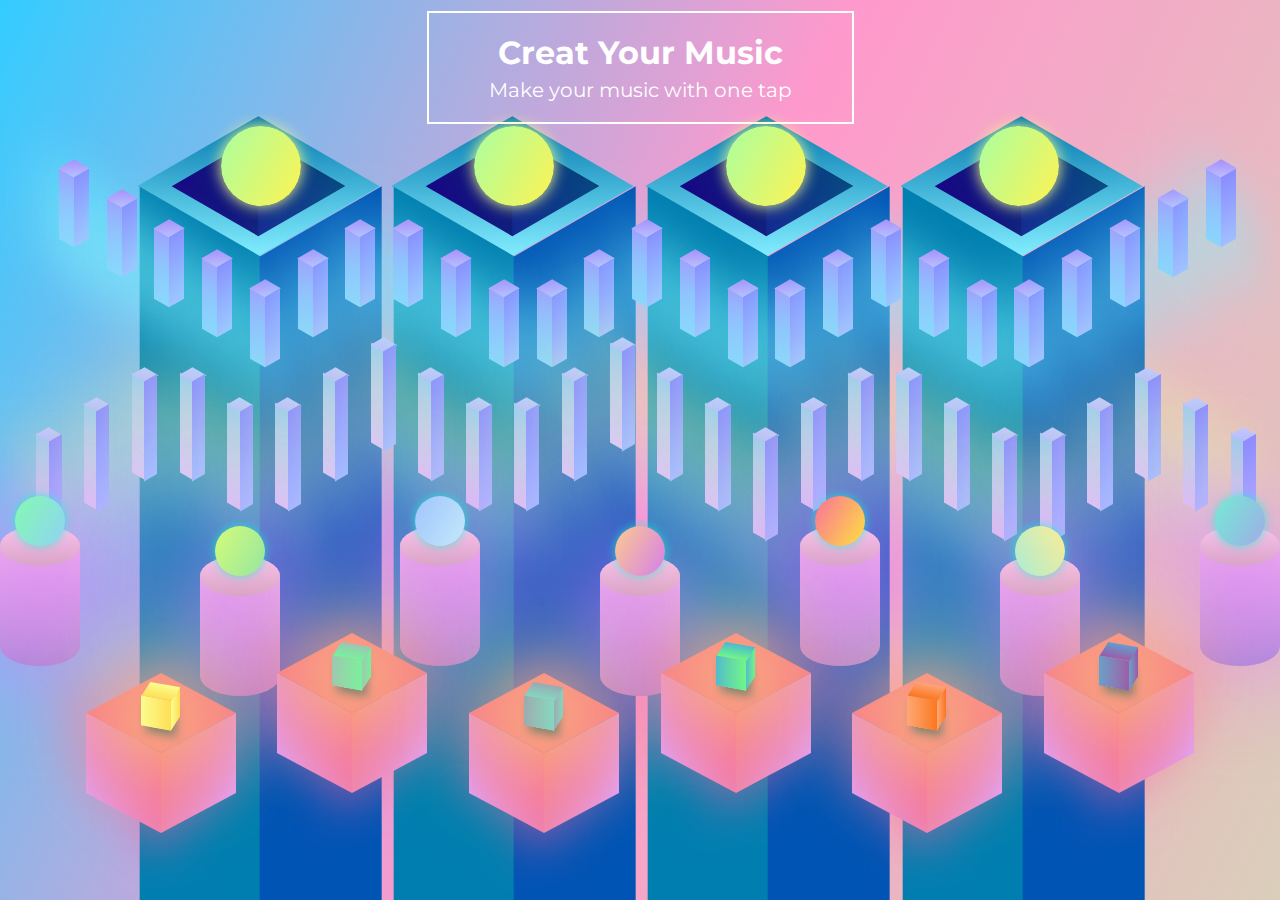
==== index.html @ dbb07735 "Add files via upload" ====
<!DOCTYPE html>
<html lang="en">
<head>
    <meta charset="UTF-8" />
    <title>Music Board</title>
    <link href="https://fonts.googleapis.com/css?family=Montserrat&display=swap" rel="stylesheet"> 
    <link rel="stylesheet" href= "2019-11-29musical game.css">
</head>
<body id="body">

<div class="preload">
    <img class="airplane" src="./Preloader/head.png" alt="airplane">
    <h3>Landing on the website...</h3>
    <img src="./Preloader/cloud.png" alt="cloud1" class="cloud1">
    <img src="./Preloader/cloud.png" alt="cloud2" class="cloud2">
    <img src="./Preloader/cloud.png" alt="cloud3" class="cloud3">
</div>
<div class="app">
    <header>
            <h1>Creat Your Music</h1>
            <p>Make your music with one tap</p>
    </header>

    <div class="visual" id="visual" alt='background color change'>
    </div>
    
    <div class='visual2' id='gradientBubbles'>
    </div>

    <section class="visualloc" id="visualloc" alt='spectrum bar'>
    
    </section>

    <fieldset class="musicf">
            <!-- <legend class="musicl">Choose A Song</legend> -->
            <div class="music">

                    <div class="song1">
                        <div class='lastButton'></div>
                        <div class='lastButton-a'></div>
                        <div class='lastButton-b'></div>
                            <audio src="./sounds/songs/fireonfire.mp3" class="songSound"></audio>
                    </div>
                    <div class="song2">
                        <div class='lastButton'></div>
                        <div class='lastButton-a'></div>
                        <div class='lastButton-b'></div>

                            <audio src="./sounds/songs/yourebeautiful.mp3" class="songSound"></audio>
                    </div>
                    <div class="song3">

                        <div class='lastButton'></div>
                        <div class='lastButton-a'></div>
                        <div class='lastButton-b'></div>

                            <audio src="./sounds/songs/oceaneye.mp3" class="songSound"></audio>
                    </div>
                    <div class="song4">
                        <div class='lastButton'></div>

                        <div class='lastButton-a'></div>
                        <div class='lastButton-b'></div>

                            <audio src="./sounds/songs/someonelikeyou.mp3" class="songSound"></audio>
                    </div>                
            </div>
    </fieldset>
    <fieldset class="pianof">
            <!-- <legend class="pianol">Play A Key</legend> -->
            <div class="piano">
                <div class="key2">
                    <div class='hexagon-2'></div>
                    <div class='hexagon-2-a'></div>
                    <div class='hexagon-2-b'></div>
                    <audio src="./sounds/piano/piano88/MP3/03-B.mp3" class="keySound"></audio>
                </div>
                <div class="key3">
                    <div class='hexagon'></div>
                    <div class='hexagon-a'></div>
                    <div class='hexagon-b'></div>
                    <audio src="./sounds/piano/piano88/MP3/04-C.mp3" class="keySound"></audio>
                </div>
                <div class="key4">
                    <div class='hexagon-2'></div>
                    <div class='hexagon-2-a'></div>
                    <div class='hexagon-2-b'></div>
                    <audio src="./sounds/piano/piano88/MP3/06-D.mp3" class="keySound"></audio>
                </div>
                <div class="key5">
                    <div class='hexagon'></div>
                    <div class='hexagon-a'></div>
                    <div class='hexagon-b'></div>
                    <audio src="./sounds/piano/piano88/MP3/08-E.mp3" class="keySound"></audio>
                </div>
                <div class="key6">
                    <div class='hexagon-2'></div>
                    <div class='hexagon-2-a'></div>
                    <div class='hexagon-2-b'></div>
                    <audio src="./sounds/piano/piano88/MP3/09-F.mp3" class="keySound"></audio>
                </div>
                <div class="key7">
                    <div class='hexagon'></div>
                    <div class='hexagon-a'></div>
                    <div class='hexagon-b'></div>
                    <audio src="./sounds/piano/piano88/MP3/11-G.mp3" class="keySound"></audio>
                </div>
                <div class="key8">
                    <div class='hexagon-2'></div>
                    <div class='hexagon-2-a'></div>
                    <div class='hexagon-2-b'></div>
                    <audio src="./sounds/piano/piano88/MP3/13-A.mp3" class="keySound"></audio>
                </div>
                <div class="key9">
                    <div class='hexagon'></div>
                    <div class='hexagon-a'></div>
                    <div class='hexagon-b'></div>
                    <audio src="./sounds/piano/piano88/MP3/15-B.mp3" class="keySound"></audio>
                </div>
                <div class="key10">
                    <div class='hexagon-2'></div>
                    <div class='hexagon-2-a'></div>
                    <div class='hexagon-2-b'></div>
                    <audio src="./sounds/piano/piano88/MP3/16-C.mp3" class="keySound"></audio>
                </div>
                <div class="key11">
                    <div class='hexagon'></div>
                    <div class='hexagon-a'></div>
                    <div class='hexagon-b'></div>
                    <audio src="./sounds/piano/piano88/MP3/18-D.mp3" class="keySound"></audio>
                </div>
                <div class="key12">
                    <div class='hexagon-2'></div>
                    <div class='hexagon-2-a'></div>
                    <div class='hexagon-2-b'></div>
                    <audio src="./sounds/piano/piano88/MP3/20-E.mp3" class="keySound"></audio>
                </div>
                <div class="key13">
                    <div class='hexagon'></div>
                    <div class='hexagon-a'></div>
                    <div class='hexagon-b'></div>
                    <audio src="./sounds/piano/piano88/MP3/21-F.mp3" class="keySound"></audio>
                </div>
                <div class="key14">
                    <div class='hexagon-2'></div>
                    <div class='hexagon-2-a'></div>
                    <div class='hexagon-2-b'></div>
                    <audio src="./sounds/piano/piano88/MP3/23-G.mp3" class="keySound"></audio>
                </div>
                <div class="key15">
                    <div class='hexagon'></div>
                    <div class='hexagon-a'></div>
                    <div class='hexagon-b'></div>
                    <audio src="./sounds/piano/piano88/MP3/25-A.mp3" class="keySound"></audio>
                </div>
                <div class="key16">
                    <div class='hexagon-2'></div>
                    <div class='hexagon-2-a'></div>
                    <div class='hexagon-2-b'></div>
                    <audio src="./sounds/piano/piano88/MP3/27-B.mp3" class="keySound"></audio>
                </div>
                <div class="key17">
                    <div class='hexagon'></div>
                    <div class='hexagon-a'></div>
                    <div class='hexagon-b'></div>
                    <audio src="./sounds/piano/piano88/MP3/28-C.mp3" class="keySound"></audio>
                </div>
                <div class="key18">
                    <div class='hexagon-2'></div>
                    <div class='hexagon-2-a'></div>
                    <div class='hexagon-2-b'></div>
                    <audio src="./sounds/piano/piano88/MP3/30-D.mp3" class="keySound"></audio>
                </div>
                <div class="key19">
                    <div class='hexagon'></div>
                    <div class='hexagon-a'></div>
                    <div class='hexagon-b'></div>
                    <audio src="./sounds/piano/piano88/MP3/32-E.mp3" class="keySound"></audio>
                </div>
                <div class="key20">
                    <div class='hexagon-2'></div>
                    <div class='hexagon-2-a'></div>
                    <div class='hexagon-2-b'></div>
                    <audio src="./sounds/piano/piano88/MP3/33-F.mp3" class="keySound"></audio>
                </div>
                <div class="key21">
                    <div class='hexagon'></div>
                    <div class='hexagon-a'></div>
                    <div class='hexagon-b'></div>
                    <audio src="./sounds/piano/piano88/MP3/35-G.mp3" class="keySound"></audio>
                </div>
                <div class="key22">
                    <div class='hexagon-2'></div>
                    <div class='hexagon-2-a'></div>
                    <div class='hexagon-2-b'></div>
                    <audio src="./sounds/piano/piano88/MP3/37-A.mp3" class="keySound"></audio>
                </div>
                <div class="key23">
                    <div class='hexagon'></div>
                    <div class='hexagon-a'></div>
                    <div class='hexagon-b'></div>
                    <audio src="./sounds/piano/piano88/MP3/39-B.mp3" class="keySound"></audio>
                </div>
                <div class="key24">
                    <div class='hexagon-2'></div>
                    <div class='hexagon-2-a'></div>
                    <div class='hexagon-2-b'></div>
                    <audio src="./sounds/piano/piano88/MP3/40-C.mp3" class="keySound"></audio>
                </div>
                <div class="key25">
                    <div class='hexagon'></div>
                    <div class='hexagon-a'></div>
                    <div class='hexagon-b'></div>
                    <audio src="./sounds/piano/piano88/MP3/42-D.mp3" class="keySound"></audio>
                </div>
                <div class="key26">
                    <div class='hexagon-2'></div>
                    <div class='hexagon-2-a'></div>
                    <div class='hexagon-2-b'></div>
                    <audio src="./sounds/piano/piano88/MP3/44-E.mp3" class="keySound"></audio>
                </div>
                <div class="key27">
                    <div class='hexagon'></div>
                    <div class='hexagon-a'></div>
                    <div class='hexagon-b'></div>
                    <audio src="./sounds/piano/piano88/MP3/45-F.mp3" class="keySound"></audio>
                </div>
                <div class="key28">
                    <div class='hexagon-2'></div>
                    <div class='hexagon-2-a'></div>
                    <div class='hexagon-2-b'></div>
                    <audio src="./sounds/piano/piano88/MP3/47-G.mp3" class="keySound"></audio>
                </div>
                <div class="key29">
                    <div class='hexagon'></div>
                    <div class='hexagon-a'></div>
                    <div class='hexagon-b'></div>
                    <audio src="./sounds/piano/piano88/MP3/49-A.mp3" class="keySound"></audio>
                </div>
                <div class="key30">
                    <div class='hexagon-2'></div>
                    <div class='hexagon-2-a'></div>
                    <div class='hexagon-2-b'></div>
                    <audio src="./sounds/piano/piano88/MP3/51-B.mp3" class="keySound"></audio>
                </div>
                <div class="key31">
                    <div class='hexagon'></div>
                    <div class='hexagon-a'></div>
                    <div class='hexagon-b'></div>
                    <audio src="./sounds/piano/piano88/MP3/52-C.mp3" class="keySound"></audio>
                </div>
                <div class="key32">
                    <div class='hexagon-2'></div>
                    <div class='hexagon-2-a'></div>
                    <div class='hexagon-2-b'></div>
                    <audio src="./sounds/piano/piano88/MP3/54-D.mp3" class="keySound"></audio>
                </div>
                <div class="key33">
                    <div class='hexagon'></div>
                    <div class='hexagon-a'></div>
                    <div class='hexagon-b'></div>
                    <audio src="./sounds/piano/piano88/MP3/56-E.mp3" class="keySound"></audio>
                </div>
                <div class="key34">
                    <div class='hexagon-2'></div>
                    <div class='hexagon-2-a'></div>
                    <div class='hexagon-2-b'></div>
                    <audio src="./sounds/piano/piano88/MP3/57-F.mp3" class="keySound"></audio>
                </div>
                <div class="key35">
                    <div class='hexagon'></div>
                    <div class='hexagon-a'></div>
                    <div class='hexagon-b'></div>
                    <audio src="./sounds/piano/piano88/MP3/59-G.mp3" class="keySound"></audio>
                </div>
                <div class="key36">
                    <div class='hexagon-2'></div>
                    <div class='hexagon-2-a'></div>
                    <div class='hexagon-2-b'></div>
                    <audio src="./sounds/piano/piano88/MP3/61-A.mp3" class="keySound"></audio>
                </div>
                <div class="key37">
                    <div class='hexagon'></div>
                    <div class='hexagon-a'></div>
                    <div class='hexagon-b'></div>
                    <audio src="./sounds/piano/piano88/MP3/63-B.mp3" class="keySound"></audio>
                </div>
                <div class="key38">
                    <div class='hexagon-2'></div>
                    <div class='hexagon-2-a'></div>
                    <div class='hexagon-2-b'></div>
                    <audio src="./sounds/piano/piano88/MP3/64-C.mp3" class="keySound"></audio>
                </div>
                <div class="key39">
                    <div class='hexagon'></div>
                    <div class='hexagon-a'></div>
                    <div class='hexagon-b'></div>
                    <audio src="./sounds/piano/piano88/MP3/66-D.mp3" class="keySound"></audio>
                </div>
                <div class="key40">
                    <div class='hexagon-2'></div>
                    <div class='hexagon-2-a'></div>
                    <div class='hexagon-2-b'></div>
                    <audio src="./sounds/piano/piano88/MP3/68-E.mp3" class="keySound"></audio>
                </div>
                <div class="key41">
                    <div class='hexagon'></div>
                    <div class='hexagon-a'></div>
                    <div class='hexagon-b'></div>
                    <audio src="./sounds/piano/piano88/MP3/69-F.mp3" class="keySound"></audio>
                </div>
                <div class="key42">
                    <div class='hexagon-2'></div>
                    <div class='hexagon-2-a'></div>
                    <div class='hexagon-2-b'></div>
                    <audio src="./sounds/piano/piano88/MP3/71-G.mp3" class="keySound"></audio>
                </div>
                <div class="key43">
                    <div class='hexagon'></div>
                    <div class='hexagon-a'></div>
                    <div class='hexagon-b'></div>
                    <audio src="./sounds/piano/piano88/MP3/73-A.mp3" class="keySound"></audio>
                </div>
                <div class="key44">
                    <div class='hexagon-2'></div>
                    <div class='hexagon-2-a'></div>
                    <div class='hexagon-2-b'></div>
                    <audio src="./sounds/piano/piano88/MP3/75-B.mp3" class="keySound"></audio>
                </div>
                <div class="key45">
                    <div class='hexagon'></div>
                    <div class='hexagon-a'></div>
                    <div class='hexagon-b'></div>
                    <audio src="./sounds/piano/piano88/MP3/76-C.mp3" class="keySound"></audio>
                </div>
                <div class="key46">
                    <div class='hexagon-2'></div>
                    <div class='hexagon-2-a'></div>
                    <div class='hexagon-2-b'></div>
                    <audio src="./sounds/piano/piano88/MP3/78-D.mp3" class="keySound"></audio>
                </div>
                <div class="key47">
                    <div class='hexagon'></div>
                    <div class='hexagon-a'></div>
                    <div class='hexagon-b'></div>
                    <audio src="./sounds/piano/piano88/MP3/80-E.mp3" class="keySound"></audio>
                </div>
                <div class="key48">
                    <div class='hexagon-2'></div>
                    <div class='hexagon-2-a'></div>
                    <div class='hexagon-2-b'></div>
                    <audio src="./sounds/piano/piano88/MP3/81-F.mp3" class="keySound"></audio>
                </div>
                <div class="key49">
                    <div class='hexagon'></div>
                    <div class='hexagon-a'></div>
                    <div class='hexagon-b'></div>
                    <audio src="./sounds/piano/piano88/MP3/83-G.mp3" class="keySound"></audio>
                </div>
                <div class="key50">
                    <div class='hexagon-2'></div>
                    <div class='hexagon-2-a'></div>
                    <div class='hexagon-2-b'></div>
                    <audio src="./sounds/piano/piano88/MP3/85-A.mp3" class="keySound"></audio>
                </div>
                <div class="key51">
                    <div class='hexagon'></div>
                    <div class='hexagon-a'></div>
                    <div class='hexagon-b'></div>
                    <audio src="./sounds/piano/piano88/MP3/87-B.mp3" class="keySound"></audio>
                </div>
                <div class="key52">
                    <div class='hexagon-2'></div>
                    <div class='hexagon-2-a'></div>
                    <div class='hexagon-2-b'></div>
                    <audio src="./sounds/piano/piano88/MP3/88-C.mp3" class="keySound"></audio>
                </div>
                    
            </div>
    </fieldset>
    <fieldset class="drumsf">
            <!-- <legend class="drumsl">Hit A Drum</legend> -->
            <div class="drums">
                    <div class="drum1">
                            <div class='tube'></div>
                            <div class='oval'></div>
                            <div class='ball'></div>                                        
                            <audio src="./sounds/SAMPLESWAP/analog-sharp-kick.mp3" class="drumSound"></audio>
                    </div>
                    <div class="drum2">
                            <div class='tube'></div>
                            <div class='oval'></div>
                            <div class='ball'></div>
                            <audio src="./sounds/SAMPLESWAP/electric_guitarpluck.mp3" class="drumSound"></audio>
                    </div>
                    <div class="drum3">
                            <div class='tube'></div>
                            <div class='oval'></div>
                            <div class='ball'></div>
                            <audio src="./sounds/SAMPLESWAP/electrobop.mp3" class="drumSound"></audio>
                    </div>
                    <div class="drum4">
                            <div class='tube'></div>
                            <div class='oval'></div>
                            <div class='ball'></div>
                            <audio src="./sounds/SAMPLESWAP/FingerSnap01.wav" class="drumSound"></audio>
                    </div>
                    <div class="drum5">
                            <div class='tube'></div>
                            <div class='oval'></div>
                            <div class='ball'></div>
                            <audio src="./sounds/SAMPLESWAP/Gated-Clap.wav" class="drumSound"></audio>
                    </div>
                    <div class="drum6">
                            <div class='tube'></div>
                            <div class='oval'></div>
                            <div class='ball'></div>
                            <audio src="./sounds/SAMPLESWAP/psycore-kick-buzzy.wav" class="drumSound"></audio>
                    </div>
                    <div class="drum7">
                            <div class='tube'></div>
                            <div class='oval'></div>
                            <div class='ball'></div>
                            <audio src="./sounds/SAMPLESWAP/SPLASH TD_1.wav" class="drumSound"></audio>
                    </div>
            </div>
    </fieldset>
    <fieldset class="padsf">
        
            <!-- <legend class="padsl">Pads Are Yours</legend> -->
            <div class="pads">
                    <div class="pad1">
                        <div class='group'>
                            <div class='upFace'></div>
                            <div class='leftFace'></div>
                            <div class='rightFace'></div>
                        </div> 
                        
                        <div class='pseudoUpFace'>
                            <div class='cube' id='cube1'></div>
                            <div class='glow' id='glow1'></div>
                        </div>
                        <audio class="sound" src="./sounds/bubbles.mp3"></audio>
                            
                    </div>
                    <div class="pad2">
                        <div class='group'>
                            <div class='upFace'></div>
                            <div class='leftFace'></div>
                            <div class='rightFace'></div>
                        </div> 
                        <audio class="sound" src="./sounds/clay.mp3"></audio>
                        <div class='pseudoUpFace'>
                            <div class='cube' id='cube2'></div>
                            <div class='glow' id='glow2'></div>
                        </div>
                    </div>
                    <div class="pad3">
                        <div class='group'>
                            <div class='upFace'></div>
                            <div class='leftFace'></div>
                            <div class='rightFace'></div>
                        </div> 
                            <audio class="sound" src="./sounds/confetti.mp3"></audio>
                            <div class='pseudoUpFace'>
                                <div class='cube' id='cube3'></div>
                                <div class='glow' id='glow3'></div>
                            </div>
                    </div>
                    <div class="pad4">
                        <div class='group'>
                            <div class='upFace'></div>
                            <div class='leftFace'></div>
                            <div class='rightFace'></div>
                        </div> 
                            <audio class="sound" src="./sounds/glimmer.mp3"></audio>
                            <div class='pseudoUpFace'>
                                <div class='cube' id='cube4'></div>
                                <div class='glow' id='glow4'></div>
                            </div>
                    </div>
                    <div class="pad5">
                        <div class='group'>
                            <div class='upFace'></div>
                            <div class='leftFace'></div>
                            <div class='rightFace'></div>
                        </div> 
                            <audio class="sound" src="./sounds/moon.mp3"></audio>
                            <div class='pseudoUpFace'>
                                <div class='cube' id='cube5'></div>
                                <div class='glow' id='glow5'></div>
                            </div>
                    </div>
                    <div class="pad6">
                        <div class='group'>
                            <div class='upFace'></div>
                            <div class='leftFace'></div>
                            <div class='rightFace'></div>
                        </div> 
                            <audio class="sound" src="./sounds/ufo.mp3"></audio>
                        <div class='pseudoUpFace'>
                            <div class='cube' id='cube6'></div>
                            <div class='glow' id='glow6'></div>
                        </div>
                    </div>

            </div>
    </fieldset>
    <div class="visual3" id="visual3">
        <div class="pearl"></div>
        <div class="pearl"></div>
        <div class="pearl"></div>
        <div class="pearl"></div>

    </div>
</div>

</body>
<script src = "2019-11-29musicgame.js"></script>
</html>
---- 2019-11-29musical game.css ----
*{
    margin: 0;
    padding: 0;
    box-sizing: border-box;
}
fieldset{
    border: 1px solid rgba(221, 221, 221, 0);
}

.preload{
    position: fixed;
    top: 0;
    width: 100%;
    height: 100vh;
    display: flex;
    justify-content: center;
    align-items: center;
    transition: opacity 0.5s ease;
    background:#77b3d4;
    z-index: 100;
}
.preload-finish{
    opacity: 0;
    pointer-events: none;
}
.cloud1,.cloud2,.cloud3{
    height: 100px;
    position: absolute;
}
.cloud1{
top: 25%;
transform: translate(100%,-25%);
animation: clouds 3s ease infinite;
}
.cloud2{
    top: 50%;
    transform: translate(100%,-50%);   
    animation: clouds 2s ease infinite;
}
.cloud3{
    top: 75%;
    transform: translate(100%,-75%);  
    animation: clouds 5s ease infinite;
}

.airplane{
    height: 200px;
    top: 50%;
    animation: airplane 1s ease infinite alternate;
}
.preload h3{
    position: absolute;
    top: 75%;
    transform: translateY(-75%);
    color: white;
    font-size: 30px;
}
@keyframes airplane{

from{
transform:translateY(0px);
}
to{
    transform:translateY(100px);
}
}

@keyframes clouds{
from{
    right: 0%;
}
to{right: 130%;}
}


.app{
    height: 100vh;
    width: 100%;
    display: flex;
    top: 0;
    position: absolute;
    flex-direction: column;
    justify-content: space-evenly;
    align-items: center;

    overflow: hidden;
    
}

body{
    font-family: 'Montserrat', sans-serif;
    position: relative;
}



legend{
    position: relative;
    margin: auto;
    font-size: 1.5em;
    padding: 0 10px;
    color: rgb(255, 255, 255);
}




fieldset{
    
    width: 90%;
}
.musicf{
height: 15.5%;
z-index: -4;
}

.pianof{
   height: 32.5%; 
   width: 100%;
   z-index: 0;

}
.drumsf{
    height: 15.5%; 

}
.padsf{
    height: 20%; 

}



.piano{
    position: relative;
    top: 70px;
    margin: 2%;
    display: flex;
    flex-direction: row;
    justify-content: space-evenly;
    
}

#white{
display: flex;
height: 80px;
position: relative;

}



.piano>div:hover{
    opacity: 0.7;
}

.ball:hover{
    opacity: 0.5;
    background-image: url("");
}
.group:hover{
    opacity: 0.8;
}


.music>div{
    width: 121.2436px;
    height: 70px;
    transform: skew(60deg,-30deg);
    background-image: linear-gradient(30deg, #81ecff 0%, #0076ad 100%);
    z-index: -4;
}


.lastButton{
    position: relative;
    top: 10px;
    left: 17.32px;
    width: 86.603px;
    height: 50px;
    background-image: linear-gradient(-225deg, rgb(24, 5, 133) 0%, rgb(0, 66, 104) 100%);
}
.lastButton-a{
    position: relative;
    top: -40px;
    left: 17.32px;
    width: 0;
    height: 0;
    border-bottom: 50px solid rgba(35, 94, 255, 0.151);
    border-left: 86.603px solid transparent;
}
.lastButton-b-copy{
    position: absolute;
    top: 5px;
    left: 55px;
    width: 40px;
    height: 40px;
    background-image: linear-gradient(-60deg, #ff5252 0%, #a9ffa1 100%);
    border-radius: 50%;
    box-shadow: rgb(247, 255, 139) 0 0 15px;
}
.visual3{
    position: absolute;
    top:14%;
    height: 5%;
    width: 79%;
    z-index: 3;
    display: flex;
    justify-content: space-around;


}
.pearl{
    width: 80px;

    height: 80px;
    border-radius: 50%;
    box-shadow: rgb(247, 255, 139) 0 0 15px;
    /* position: absolute; */
    background-image: linear-gradient(-60deg, #fff352 0%, #a9ffa1 100%);
    opacity: 1.0;
}
.visual3 div:hover{
    background-size: 300%;
    background-image: linear-gradient(120deg, #fff352 0%, #a9ffa1 19%, #57c6e1 42%, #b49fda 79%, #7ac5d8 100%);
    animation: colorAnimation 5s ease-in-out infinite;
}
@keyframes colorAnimation{
    0%{
        background-position: 0% 0%;
    }
    50%{
        background-position: 100% 100%;
    }
    100%{
        background-position: 0% 0%;
    }
}
.lastButton-b{
    position: absolute;
    top: 5px;
    left: 55px;
    width: 40px;
    height: 40px;
    /* background-image: linear-gradient(-60deg, #fff352 0%, #a9ffa1 100%); */
    /* background-image: linear-gradient(120deg, #84fab0 0%, #8fd3f4 100%); */
    border-radius: 50%;
    /* box-shadow: rgb(247, 255, 139) 0 0 15px; */
    transform: skew(-60deg,30deg);
}
.lastButton-b::before{
    position: absolute;
    content: '';
    top: 46.5px;
    left: -38.5px;
    width:  60.622px;
    height: 400px;
    background: rgb(0, 126, 175);
    transform: skew(0,30deg);
    z-index: -4;

}
.lastButton-b::after{
    position: absolute;
    content: '';
    top: 46.5px;
    left: 21.5px;
    width:  60.622px;
    height: 400px;
    background: rgb(0, 84, 180);
    transform: skew(0,-30deg);
    z-index: -4;


}







/* .piano div:focus{

    background-color: rgb(235, 0, 0);

} */
/* .piano div:active{
    opacity: 0.5;
} */



.music{
    width: 100%;
    z-index: -4;
    height: 70px;
    display: flex;
    justify-content: space-evenly;
    margin: 12px 0px 10px 0px;
}



header{
    color: white;
    border: 2px solid white;
    padding: 20px 60px;
    margin: 0.5em;
}
header h1{
    margin: 0px 0px 0.2em 0px;
    text-align: center;
    font-size: 2em;
}

header p {
    font-size: 20px;
}


.pads{
    position: relative;

    width: 100%;
    display: flex;
    flex-direction: row;
    align-content: space-evenly;
    margin: 20px 0px 10px 0px;

}
.pad2,.pad4,.pad6{
    position: relative;
    top:-20px;
}
.pad1,.pad3,.pad5{
    position: relative;
    top:20px;
}

.pads > div{
    height: 150px;
    width: 150px;
    margin: auto;
    opacity: 1;
    /* transform: skew(60deg, -30deg) scaleY(.57735); */

    /*flex: 0.5;*/

}
.pads > div:after{
    height: 160px;
    width: 160px;
    margin: auto;
    position: absolute;
    content: '';
    filter: blur(5px);
    /* transform: skew(60deg, -30deg) scaleY(.57735); */
    /*flex: 0.5;*/
}
.cube{
    width: 30px;
    height: 30px;
    /* background-image: linear-gradient(to left, rgb(255, 208, 80) 0%, #F9FEA5 100%); */
    position: relative;
    top:20px;
    left: -20px;
    transform: skew(0,10deg);
    box-shadow: rgb(73, 73, 116) 5px 5px 10px;

}
.glow{
    background-color: rgba(255, 252, 98, 0.993);
    width: 80px;
    height: 80px;
    left: -40px;
    top:-5px;
    filter: blur(50px);
    position: absolute;
}
#cube1{
    background-image: linear-gradient(to left, rgb(255, 208, 80) 0%, #F9FEA5 100%);
}
#cube1:before{
    background-image: linear-gradient(to left, rgb(255, 208, 80) 0%, #F9FEA5 100%);
}
#cube1:after{
    background-image: linear-gradient(to top, rgb(255, 208, 80) 0%, #F9FEA5 100%);
}
#cube2{
    background-image: linear-gradient(to left, #37ecba 0%, #72afd3 100%);
}
#cube2:before{
    background-image: linear-gradient(to left, #37ecba 0%, #72afd3 100%);
}
#cube2:after{
    background-image: linear-gradient(to top, #37ecba 0%, #72afd3 100%);
}
#cube3{

    background-image: linear-gradient(to left, #48c6ef 0%, #6f86d6 100%);
}
#cube3:before{

    background-image: linear-gradient(to left, #48c6ef 0%, #6f86d6 100%);
}
#cube3:after{

    background-image: linear-gradient(to top, #48c6ef 0%, #6f86d6 100%);
}
#cube4{
    background-image: linear-gradient(to left, #2af598 0%, #009efd 100%);
}
#cube4:before{
    background-image: linear-gradient(to left, #2af598 0%, #009efd 100%);
}
#cube4:after{
    background-image: linear-gradient(to top, #2af598 0%, #009efd 100%);
}
#cube5{
background-image: linear-gradient(to left, #f83600 0%, #ff8080 100%);
}
#cube5:before{
    background-image: linear-gradient(to left, #f83600 0%, #ff8080 100%);
    }
#cube5:after{
background-image: linear-gradient(to top, #f83600 0%, #ff8080 100%);
}
#cube6{

background-image: linear-gradient(to left, #6a11cb 0%, #2575fc 100%);
}
#cube6:before{
    background-image: linear-gradient(to left, #6a11cb 0%, #2575fc 100%);
}
#cube6:after{

    background-image: linear-gradient(to top, #6a11cb 0%, #2575fc 100%);
    }
.cube:before{
    content: '';
    width: 9px;
    height: 30px;
    background-image: linear-gradient(to left, rgb(255, 201, 100) 0%, rgb(255, 228, 107) 100%);
    position: absolute;
    top:-8px;
    left: 30px;
    transform: skew(0,-60deg);
    

}
.cube:after{
    content: '';
    width: 30px;
    height: 15px;
    background-image: linear-gradient(to top, rgb(240, 188, 44) 0%, rgb(254, 237, 161) 100%);
    position: absolute;
    top:-15px;
    left: 4.5px;
    transform: skew(-30deg,0deg);

}
@keyframes rotate{
    0%{
        transform: skew(0,10deg);
    }
    50%{
        transform: skew(-25deg,35deg);
    }
    100%{
        transform: skew(0,10deg);
    }
}
.upFace {
    width: 0;
    height: 0;
    border-left: 75px solid transparent;
    border-right: 75px solid transparent;
    border-bottom:40px solid #f68084;
    top: -85px;
    position: relative;

    /* width: 0;
    height: 0;
    border: 75px solid transparent;
    border-bottom: 40px solid #f68084;
    
    position: relative;
    top: -85px; */
    
}
.pseudoUpFace {
    position: relative;
    width: 0;
    height: 0;
    
    left: 75px;
    top: -280px;
    
}
.pseudoUpFace:hover {
    opacity: 0.8;
    
}
.upFace:before {
    content: '';
    position: absolute;
    left: -75px;
    top: 40px;
    width: 0;
    height: 0;
    border: 75px solid transparent;
    border-top: 40px solid #f68084;
  }
  .upFace:after {
    content: '';
    position: absolute;
    left: -90px;
    top: -90px;
    width: 0;
    height: 0;
    border: 90px solid transparent;
    border-bottom: 35px solid #f857a8;
 
    filter: blur(25px);
  }
.leftFace{
    
    top:-40px;
    height: 80px;
    width: 75px;
    transform: skew(0,28deg) translate(0,-65px);
    background-image: linear-gradient(60deg, #dea6fe 0%, #f68084 100%);
}
.leftFace:after{
    position: absolute;
    content: '';

    top:-15px;
    left:-15px;
    height: 100px;
    width: 95px;

    background-color: #f857a862;
    filter: blur(25px);
    z-index: -1;
}
.rightFace{
    position: relative;
    top:-145px;
    left:75px;
    height: 80px;
    width: 75px;
    transform: skew(0,-28deg) translate(0,0);
    background-image: linear-gradient(-60deg, #dea6fe 0%, #f68084 100%);
}
.rightFace:after{
    position: absolute;
    content: '';

    top:-15px;
    left:-15px;
    height: 100px;
    width: 95px;
    background-color: #f857a862;
    filter: blur(25px);
}
@keyframes pressBtn{
    0%{
        transform:translateY(0px);
    }
    30%{
        transform:translateY(30px);
    }
    100%{
        transform:translateY(0px);
    }
}
@keyframes pressBtn_1{
    0%{
        height:80px;
    }
    30%{
        height:40px;
    }
    100%{
        height:80px;
    }
}
@keyframes pressBtn_2{
    0%{
        height:80px;
        top:-145px;
    }
    30%{
        height:40px;
        top:-105px;
    }
    100%{
        height:80px;
        top:-145px;
    }
}


.drums{

    width: 100%;
    height: 170px;
    
    display:flex;
    flex-direction: row;
    justify-content: space-evenly;
    z-index: 1;
}
.drum1,.drum2,.drum3,.drum4,.drum5,.drum6,.drum7{
    position: relative;
    opacity: 1;
    height: 200px;
    display: flex;
    flex-direction: row;
    justify-content: center;
    
    width: 200px;
    margin: auto;
}
.ball{
    height: 50px;
    width: 50px;
    top: -10px;

    position: absolute;
    border-radius: 50%;
    background-image: linear-gradient(120deg, #84fab0 0%, #8fd3f4 100%);
    box-shadow: rgba(2, 255, 213, 0.699) 0px 0px 10px;
}
.oval{
    position: absolute;
    top: 20px;
    width: 80px;
    height: 40px;
    background-image: linear-gradient(to top, #d8a3c9 0%, #fbc2eb 100%);
    border-radius: 40px / 20px;
}
.tube{
    position: absolute;
    width: 80px;
    height:140px;
    top:20px;
    background-image: linear-gradient(to top, #a18cd1 0%, #fbc2eb 100%);
    border-radius: 40px / 20px;
    
}
.tube:after{
    content: '';
    position: absolute;
    width: 130px;
    height: 170px;
    top:-25px;
    left: -25px;
    background-color: #e380fca8;

    border-radius: 55px / 35px;
    filter: blur(50px);

}
@keyframes tubeStrech{
    0%{
        height:140px;
        top:20px;
    }
    30%{
        height:70px;
        top:90px;
    }
    100%{
        height:140px;
        top:20px;
    }
}
@keyframes ovalMove{
    0%{
        top: 20px;
    }
    30%{
        top:90px;
    }
    100%{
        top:20px;
    }
}
.drum1 {
    position: relative;
    top:-70px;
}
.drum2 {
    position: relative;
    top:-40px;
}
.drum3 {
    position: relative;
    top:-70px;
}
.drum4 {
    position: relative;
    top:-40px;
}
.drum5 {
    position: relative;
    top:-70px;
}
.drum6 {
    position: relative;
    top:-40px;
}
.drum7 {
    position: relative;
    top:-70px;
}


.drum1 .ball{
    background-image: linear-gradient(120deg, #84fab0 0%, #8fd3f4 100%);
}
.drum2 .ball{
    background-image: linear-gradient(120deg, #d4fc79 0%, #96e6a1 100%);
}
.drum3 .ball{
    background-image: linear-gradient(120deg, #a1c4fd 0%, #c2e9fb 100%);
}
.drum4 .ball{
    background-image: linear-gradient(120deg, #fccb90 0%, #d57eeb 100%);
}
.drum5 .ball{
    background-image: linear-gradient(120deg, #fa709a 0%, #fee140 100%);
}
.drum6 .ball{
    background-image: linear-gradient(60deg, #abecd6 0%, #fbed96 100%);
}
.drum7 .ball{
    background-image: linear-gradient(120deg, #74ebd5 0%, #9face6 100%);
}

@keyframes jump{
    0%{
        bottom: 0%;
        left: 20%;
    }
    50%{
        bottom: 50%;
        left: 50%;
    }
    100%{
        bottom: 0%;
        left: 80%;
    }
}
.visualloc>section{
position:absolute;
z-index: 1;
}


.visual div{
    position: fixed;

    height: 250px;
    width: 250px;
    border-radius: 50%;
    transform: scale(1);
    
    background:linear-gradient(#33ccff, #ff0066);
}
.visual div:after{
    position: absolute;

    height: 240px;
    width: 240px;
    border-radius: 50%;
    background:linear-gradient(#ff9689, #42c6e7);
    content: "";
}

.visual div span{
    
    position:absolute;
    width :100%;
    height :100%;
    background :linear-gradient(#33ccff, #ff0066);
    border-radius :50%;
}


.visual{
    position: absolute;
    top: 0%;
    height: 100%;
    width: 100%;



    background-size: 100% 300%;
    background-image: linear-gradient(to bottom right, #33ccff , #ff99cc,rgb(218, 206, 186),maroon);
    animation: gradient 10s ease-in-out infinite;
    
    z-index: -5;
}
.visual2{
    position: absolute;
    top: 0%;
    height: 100%;
    width: 100%;

    
    z-index:-1;
}
.visual2 div{
    position: fixed;

    height: 250px;
    width: 250px;
    border-radius: 50%;
    transform: scale(1);
    
    background:linear-gradient(#33ccff, #ff0066);
}
.visual2 div:after{
    position: absolute;

    height: 240px;
    width: 240px;
    border-radius: 50%;
    background:linear-gradient(#ff9689, #42c6e7);
    content: "";
}

.visual2 div span{
    
    position:absolute;
    width :100%;
    height :100%;
    background :linear-gradient(#33ccff, #ff0066);
    border-radius :50%;
}
@keyframes gradient{
    0% {background-position: 0% 0%;}
  
    50% {background-position: 0% 100%;}

    100% {background-position: 0% 0%;}
}
@-webkit-keyframes gradient{
    0% {background-position: 0% 0%;}
  
    50% {background-position: 100% 100%;}

    100% {background-position: 0% 0%;}
}


@keyframes gomove{
    0% {top: 50%;
    bottom: 50%;}
  
    50% {top:0%;
    bottom: 0%;}

    100% {top:90%;
    bottom: 100%;}

}
@keyframes goverticalmove{
    0% {left: 50%;
    right: 50%;}
  
    50% {left:0%;
    right: 0%;}

    100% {left:100%;
    right: 100%;}

}

@keyframes bumpin {
    0% { transform: scale(0,0); }
    60%   { transform: scale(1,1); opacity:1;}
    100%   { transform: scale(1.2,1.2); opacity:0.3; }
}

.visualloc section section{
    
    
    z-index: 1;
    border-radius: 15px;
    box-shadow:0px 0px 15px aquamarine;
    animation: glowflow 1s  linear infinite;
    background-size: 100%;
}
/*.visualloc section section::after{
    content:"";
    position: absolute;
    top: 0px;
    bottom: 0px;
    left: -2px;
    right: -2px;
    background: "";
    opacity: 0.5;
    background-size: 100%;
    filter: blur(5px);
    overflow: hidden;
    z-index: -2;
    animation: glowflow 1s  linear infinite;
    border-radius: 15px;
}*/
@keyframes glowflow{
    0%{
        background-position: 100%;
    }
    100%{
        background-position: -100%;
    }
}
.key2,.key32,.key42,.key44,.key52{
    position: relative;
    top: 60px;
}

.key4,.key10,.key12,.key20,.key22,.key30,.key34,.key40,.key46,.key50{
    position: relative;
    top: 30px; 
}
.key16,.key26{
    position: relative;
    top: -30px; 
}
.key3,.key51{
    position: relative;
    top: -120px;
}
.key5,.key49{
    position: relative;
    top: -90px;
}
.key7,.key15,.key17,.key27,.key37,.key47{
    position: relative;
    top: -60px;
}
.key9,.key13,.key19,.key25,.key29,.key35,.key39,.key45{
    position: relative;
    top: -30px;
}

.hexagon,.hexagon-2 {
    position: relative;
}

.hexagon{
    top: -83px;
    height: 70px;
    width: 15px;
    transform: skew(0deg,30deg) ;
    background-image: linear-gradient(to top, #8ec5fc 0%, #a68efc 100%);
}

.hexagon-2{
    height: 100px;
    width: 12.5px;
    transform: skew(0deg,30deg) ;
    background-image: linear-gradient(to top, #e0c3fc 0%, #8ec5fc 100%);
}
.hexagon-2::after{
    content: '';
    position: absolute;
    height: 130px;
    width: 25px;
    background-image: linear-gradient(to top, #c3d0fc 0%, #ebfc8e 100%);
    filter: blur(30px);
}
.hexagon::after{
    content: '';
    position: absolute;
    height: 100px;
    width: 30px;
    background-image: linear-gradient(to top, #8ef8fc 0%, #6ff5ff 100%);
    filter: blur(30px);
}
.hexagon-a ,.hexagon-2-a{
    
    position: relative;
    transform: skew(60deg,-30deg) ;
} 
.hexagon-a {
    top: -162px;
    left: 7px;
    width: 15.588px;
    height: 9px;
    background-image: linear-gradient(30deg, #bcbdff 0%, #a68efc 100%);
}
.hexagon-2-a{
    top: -105.5px;
    left: 6px;
    width: 12.990px;
    height: 7.5px;
    background-image: linear-gradient(30deg, #b5bff7 0%, #bfc9ff 100%);
}
.hexagon-b,.hexagon-2-b {
    width: 15px;
    transform: skew(0deg,30deg) ;
    position: relative;
}
.hexagon-b{
    height: 70px;
    width: 15px;
    transform: skew(0deg,-30deg) ;
    position: relative;
    bottom: 162px;
    left: 15px;
    background-image: linear-gradient(to top, #a1bfff 0%, #8a8cff 100%);
}
.hexagon-2-b {
    position: relative;
    height: 100px;
    width: 12.5px;
    left: 12.5px;
    transform: skew(0deg,-30deg) ;
    background-image: linear-gradient(to top, #a1bfff 0%, #8a8cff 100%);
    bottom: 106px;
}
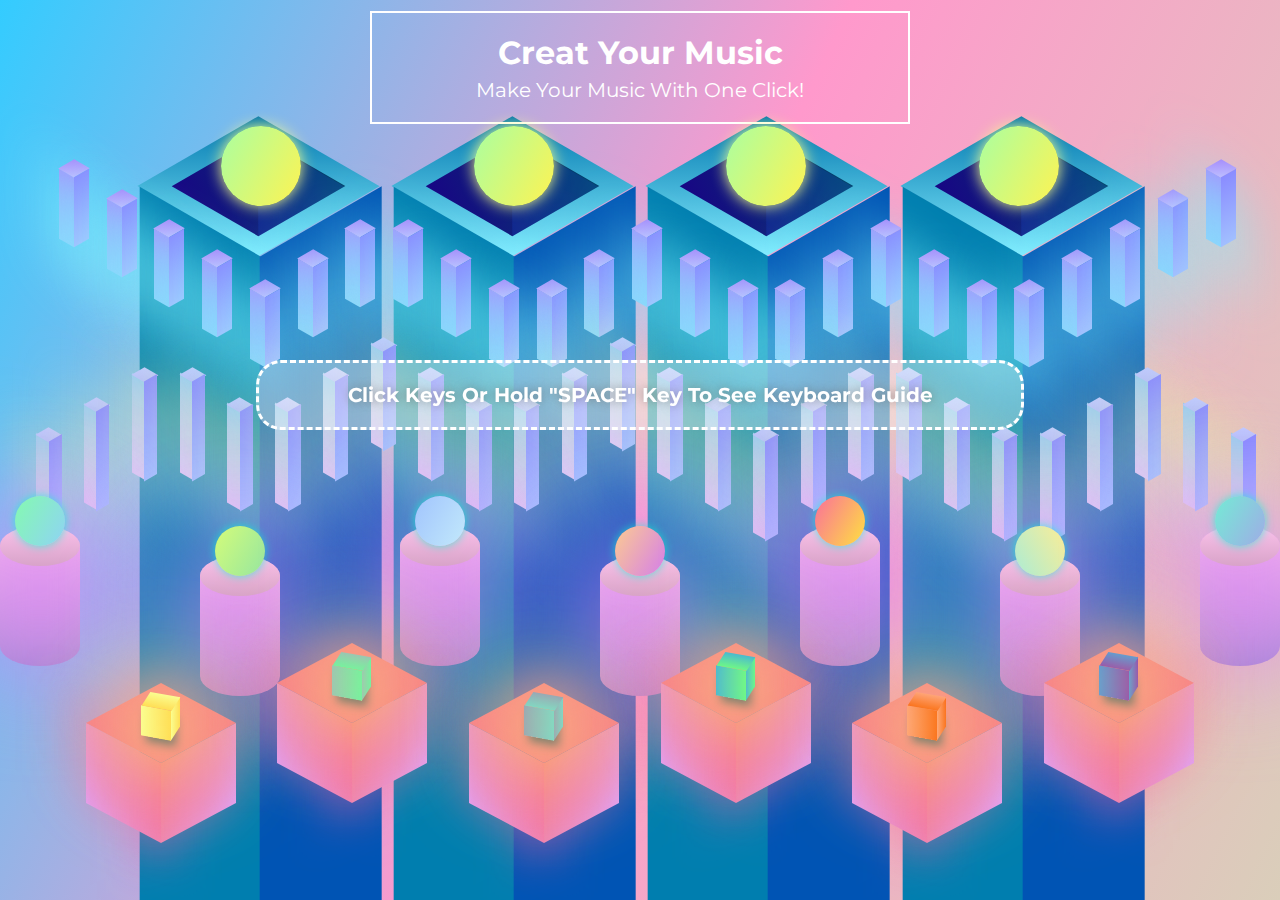
==== commit 538d24bb: "Update index.html" ====
--- a/index.html
+++ b/index.html
@@ -15,10 +15,22 @@
     <img src="./Preloader/cloud.png" alt="cloud2" class="cloud2">
     <img src="./Preloader/cloud.png" alt="cloud3" class="cloud3">
 </div>
+
+<div class="instructions">
+    <div class='instruction' id="instruction-1">
+        <img src="Preloader/arrowL.png" height="60" width="60"><img src="Preloader/arrow.png" height="60" width="60">
+        <img src="Preloader/arrowT.png" height="60" width="60"><img src="Preloader/arrowB.png" height="60" width="60">
+    </div>
+    <div class='instruction' id="instruction-2" style="font-weight: 900; text-shadow: 0 0 8px black;">Hold Shift And Press The Keys</div>
+    <!-- <div class='instruction' id="instruction-3"><b> </b></div> -->
+    <!-- <div class='instruction' id="instruction-4"><b> </b></div>
+    <div class='instruction' id="instruction-5"><b> </b></div> -->
+</div>
+<div id="pre-instruction"><b>Click Keys Or Hold "SPACE" Key To See Keyboard Guide</b></div>
 <div class="app">
-    <header>
+    <header id = 'header' style="transition: width 3s ease-in-out;">
             <h1>Creat Your Music</h1>
-            <p>Make your music with one tap</p>
+            <p id='text'>Make Your Music With One Click!</p>
     </header>
 
     <div class="visual" id="visual" alt='background color change'>
@@ -39,14 +51,14 @@
                         <div class='lastButton'></div>
                         <div class='lastButton-a'></div>
                         <div class='lastButton-b'></div>
-                            <audio src="./sounds/songs/fireonfire.mp3" class="songSound"></audio>
+                            <audio src="./sounds/songs/01.mp3" class="songSound"></audio>
                     </div>
                     <div class="song2">
                         <div class='lastButton'></div>
                         <div class='lastButton-a'></div>
                         <div class='lastButton-b'></div>
 
-                            <audio src="./sounds/songs/yourebeautiful.mp3" class="songSound"></audio>
+                            <audio src="./sounds/songs/02.mp3" class="songSound"></audio>
                     </div>
                     <div class="song3">
 
@@ -54,7 +66,7 @@
                         <div class='lastButton-a'></div>
                         <div class='lastButton-b'></div>
 
-                            <audio src="./sounds/songs/oceaneye.mp3" class="songSound"></audio>
+                            <audio src="./sounds/songs/03.mp3" class="songSound"></audio>
                     </div>
                     <div class="song4">
                         <div class='lastButton'></div>
@@ -62,7 +74,7 @@
                         <div class='lastButton-a'></div>
                         <div class='lastButton-b'></div>
 
-                            <audio src="./sounds/songs/someonelikeyou.mp3" class="songSound"></audio>
+                            <audio src="./sounds/songs/04.mp3" class="songSound"></audio>
                     </div>                
             </div>
     </fieldset>
@@ -70,306 +82,357 @@
             <!-- <legend class="pianol">Play A Key</legend> -->
             <div class="piano">
                 <div class="key2">
+                    <div class="keyNote">~<br>`<br> </div>
                     <div class='hexagon-2'></div>
                     <div class='hexagon-2-a'></div>
                     <div class='hexagon-2-b'></div>
                     <audio src="./sounds/piano/piano88/MP3/03-B.mp3" class="keySound"></audio>
                 </div>
                 <div class="key3">
+                    <div class="keyNote-1" style="transform: translateY(-20px) translateX(-5px);">~<br>`<br> </div>
                     <div class='hexagon'></div>
                     <div class='hexagon-a'></div>
                     <div class='hexagon-b'></div>
                     <audio src="./sounds/piano/piano88/MP3/04-C.mp3" class="keySound"></audio>
                 </div>
                 <div class="key4">
+                    <div class="keyNote">1</div>
                     <div class='hexagon-2'></div>
                     <div class='hexagon-2-a'></div>
                     <div class='hexagon-2-b'></div>
                     <audio src="./sounds/piano/piano88/MP3/06-D.mp3" class="keySound"></audio>
                 </div>
                 <div class="key5">
+                    <div class="keyNote-1" style="transform: translateY(-45px) translateX(-5px);">1</div>
                     <div class='hexagon'></div>
                     <div class='hexagon-a'></div>
                     <div class='hexagon-b'></div>
                     <audio src="./sounds/piano/piano88/MP3/08-E.mp3" class="keySound"></audio>
                 </div>
                 <div class="key6">
+                    <div class="keyNote">2</div>
                     <div class='hexagon-2'></div>
                     <div class='hexagon-2-a'></div>
                     <div class='hexagon-2-b'></div>
                     <audio src="./sounds/piano/piano88/MP3/09-F.mp3" class="keySound"></audio>
                 </div>
                 <div class="key7">
+                    <div class="keyNote-1">2</div>
                     <div class='hexagon'></div>
                     <div class='hexagon-a'></div>
                     <div class='hexagon-b'></div>
                     <audio src="./sounds/piano/piano88/MP3/11-G.mp3" class="keySound"></audio>
                 </div>
                 <div class="key8">
+                    <div class="keyNote">3</div>
                     <div class='hexagon-2'></div>
                     <div class='hexagon-2-a'></div>
                     <div class='hexagon-2-b'></div>
                     <audio src="./sounds/piano/piano88/MP3/13-A.mp3" class="keySound"></audio>
                 </div>
                 <div class="key9">
+                    <div class="keyNote-1">3</div>
                     <div class='hexagon'></div>
                     <div class='hexagon-a'></div>
                     <div class='hexagon-b'></div>
                     <audio src="./sounds/piano/piano88/MP3/15-B.mp3" class="keySound"></audio>
                 </div>
                 <div class="key10">
+                    <div class="keyNote">4</div>
                     <div class='hexagon-2'></div>
                     <div class='hexagon-2-a'></div>
                     <div class='hexagon-2-b'></div>
                     <audio src="./sounds/piano/piano88/MP3/16-C.mp3" class="keySound"></audio>
                 </div>
                 <div class="key11">
+                    <div class="keyNote-1">4</div>
                     <div class='hexagon'></div>
                     <div class='hexagon-a'></div>
                     <div class='hexagon-b'></div>
                     <audio src="./sounds/piano/piano88/MP3/18-D.mp3" class="keySound"></audio>
                 </div>
                 <div class="key12">
+                    <div class="keyNote">5</div>
                     <div class='hexagon-2'></div>
                     <div class='hexagon-2-a'></div>
                     <div class='hexagon-2-b'></div>
                     <audio src="./sounds/piano/piano88/MP3/20-E.mp3" class="keySound"></audio>
                 </div>
                 <div class="key13">
+                    <div class="keyNote-1">5</div>
                     <div class='hexagon'></div>
                     <div class='hexagon-a'></div>
                     <div class='hexagon-b'></div>
                     <audio src="./sounds/piano/piano88/MP3/21-F.mp3" class="keySound"></audio>
                 </div>
                 <div class="key14">
+                    <div class="keyNote">6</div>
                     <div class='hexagon-2'></div>
                     <div class='hexagon-2-a'></div>
                     <div class='hexagon-2-b'></div>
                     <audio src="./sounds/piano/piano88/MP3/23-G.mp3" class="keySound"></audio>
                 </div>
                 <div class="key15">
+                    <div class="keyNote-1">6</div>
                     <div class='hexagon'></div>
                     <div class='hexagon-a'></div>
                     <div class='hexagon-b'></div>
                     <audio src="./sounds/piano/piano88/MP3/25-A.mp3" class="keySound"></audio>
                 </div>
                 <div class="key16">
+                    <div class="keyNote">7</div>
                     <div class='hexagon-2'></div>
                     <div class='hexagon-2-a'></div>
                     <div class='hexagon-2-b'></div>
                     <audio src="./sounds/piano/piano88/MP3/27-B.mp3" class="keySound"></audio>
                 </div>
                 <div class="key17">
+                    <div class="keyNote-1">7</div>
                     <div class='hexagon'></div>
                     <div class='hexagon-a'></div>
                     <div class='hexagon-b'></div>
                     <audio src="./sounds/piano/piano88/MP3/28-C.mp3" class="keySound"></audio>
                 </div>
                 <div class="key18">
+                    <div class="keyNote">8</div>
                     <div class='hexagon-2'></div>
                     <div class='hexagon-2-a'></div>
                     <div class='hexagon-2-b'></div>
                     <audio src="./sounds/piano/piano88/MP3/30-D.mp3" class="keySound"></audio>
                 </div>
                 <div class="key19">
+                    <div class="keyNote-1">8</div>
                     <div class='hexagon'></div>
                     <div class='hexagon-a'></div>
                     <div class='hexagon-b'></div>
                     <audio src="./sounds/piano/piano88/MP3/32-E.mp3" class="keySound"></audio>
                 </div>
                 <div class="key20">
+                    <div class="keyNote">9</div>
                     <div class='hexagon-2'></div>
                     <div class='hexagon-2-a'></div>
                     <div class='hexagon-2-b'></div>
                     <audio src="./sounds/piano/piano88/MP3/33-F.mp3" class="keySound"></audio>
                 </div>
                 <div class="key21">
+                    <div class="keyNote-1">9</div>
                     <div class='hexagon'></div>
                     <div class='hexagon-a'></div>
                     <div class='hexagon-b'></div>
                     <audio src="./sounds/piano/piano88/MP3/35-G.mp3" class="keySound"></audio>
                 </div>
                 <div class="key22">
+                    <div class="keyNote">0</div>
                     <div class='hexagon-2'></div>
                     <div class='hexagon-2-a'></div>
                     <div class='hexagon-2-b'></div>
                     <audio src="./sounds/piano/piano88/MP3/37-A.mp3" class="keySound"></audio>
                 </div>
                 <div class="key23">
+                    <div class="keyNote-1">0</div>
                     <div class='hexagon'></div>
                     <div class='hexagon-a'></div>
                     <div class='hexagon-b'></div>
                     <audio src="./sounds/piano/piano88/MP3/39-B.mp3" class="keySound"></audio>
                 </div>
                 <div class="key24">
+                    <div class="keyNote">_<br>-</div>
                     <div class='hexagon-2'></div>
                     <div class='hexagon-2-a'></div>
                     <div class='hexagon-2-b'></div>
                     <audio src="./sounds/piano/piano88/MP3/40-C.mp3" class="keySound"></audio>
                 </div>
                 <div class="key25">
+                    <div class="keyNote-1">_<br>-</div>
                     <div class='hexagon'></div>
                     <div class='hexagon-a'></div>
                     <div class='hexagon-b'></div>
                     <audio src="./sounds/piano/piano88/MP3/42-D.mp3" class="keySound"></audio>
                 </div>
                 <div class="key26">
+                    <div class="keyNote">+<br>=</div>
                     <div class='hexagon-2'></div>
                     <div class='hexagon-2-a'></div>
                     <div class='hexagon-2-b'></div>
                     <audio src="./sounds/piano/piano88/MP3/44-E.mp3" class="keySound"></audio>
                 </div>
                 <div class="key27">
+                    <div class="keyNote-1">+<br>=</div>
                     <div class='hexagon'></div>
                     <div class='hexagon-a'></div>
                     <div class='hexagon-b'></div>
                     <audio src="./sounds/piano/piano88/MP3/45-F.mp3" class="keySound"></audio>
                 </div>
                 <div class="key28">
+                    <div class="keyNote">Q</div>
                     <div class='hexagon-2'></div>
                     <div class='hexagon-2-a'></div>
                     <div class='hexagon-2-b'></div>
                     <audio src="./sounds/piano/piano88/MP3/47-G.mp3" class="keySound"></audio>
                 </div>
                 <div class="key29">
+                    <div class="keyNote-1">Q</div>
                     <div class='hexagon'></div>
                     <div class='hexagon-a'></div>
                     <div class='hexagon-b'></div>
                     <audio src="./sounds/piano/piano88/MP3/49-A.mp3" class="keySound"></audio>
                 </div>
                 <div class="key30">
+                    <div class="keyNote">W</div>
                     <div class='hexagon-2'></div>
                     <div class='hexagon-2-a'></div>
                     <div class='hexagon-2-b'></div>
                     <audio src="./sounds/piano/piano88/MP3/51-B.mp3" class="keySound"></audio>
                 </div>
                 <div class="key31">
+                    <div class="keyNote-1">W</div>
                     <div class='hexagon'></div>
                     <div class='hexagon-a'></div>
                     <div class='hexagon-b'></div>
                     <audio src="./sounds/piano/piano88/MP3/52-C.mp3" class="keySound"></audio>
                 </div>
                 <div class="key32">
+                    <div class="keyNote">E</div>
                     <div class='hexagon-2'></div>
                     <div class='hexagon-2-a'></div>
                     <div class='hexagon-2-b'></div>
                     <audio src="./sounds/piano/piano88/MP3/54-D.mp3" class="keySound"></audio>
                 </div>
                 <div class="key33">
+                    <div class="keyNote-1">E</div>
                     <div class='hexagon'></div>
                     <div class='hexagon-a'></div>
                     <div class='hexagon-b'></div>
                     <audio src="./sounds/piano/piano88/MP3/56-E.mp3" class="keySound"></audio>
                 </div>
                 <div class="key34">
+                    <div class="keyNote">R</div>
                     <div class='hexagon-2'></div>
                     <div class='hexagon-2-a'></div>
                     <div class='hexagon-2-b'></div>
                     <audio src="./sounds/piano/piano88/MP3/57-F.mp3" class="keySound"></audio>
                 </div>
                 <div class="key35">
+                    <div class="keyNote-1">R</div>
                     <div class='hexagon'></div>
                     <div class='hexagon-a'></div>
                     <div class='hexagon-b'></div>
                     <audio src="./sounds/piano/piano88/MP3/59-G.mp3" class="keySound"></audio>
                 </div>
                 <div class="key36">
+                    <div class="keyNote">T</div>
                     <div class='hexagon-2'></div>
                     <div class='hexagon-2-a'></div>
                     <div class='hexagon-2-b'></div>
                     <audio src="./sounds/piano/piano88/MP3/61-A.mp3" class="keySound"></audio>
                 </div>
                 <div class="key37">
+                    <div class="keyNote-1">T</div>
                     <div class='hexagon'></div>
                     <div class='hexagon-a'></div>
                     <div class='hexagon-b'></div>
                     <audio src="./sounds/piano/piano88/MP3/63-B.mp3" class="keySound"></audio>
                 </div>
                 <div class="key38">
+                    <div class="keyNote">Y</div>
                     <div class='hexagon-2'></div>
                     <div class='hexagon-2-a'></div>
                     <div class='hexagon-2-b'></div>
                     <audio src="./sounds/piano/piano88/MP3/64-C.mp3" class="keySound"></audio>
                 </div>
                 <div class="key39">
+                    <div class="keyNote-1">Y</div>
                     <div class='hexagon'></div>
                     <div class='hexagon-a'></div>
                     <div class='hexagon-b'></div>
                     <audio src="./sounds/piano/piano88/MP3/66-D.mp3" class="keySound"></audio>
                 </div>
                 <div class="key40">
+                    <div class="keyNote">U</div>
                     <div class='hexagon-2'></div>
                     <div class='hexagon-2-a'></div>
                     <div class='hexagon-2-b'></div>
                     <audio src="./sounds/piano/piano88/MP3/68-E.mp3" class="keySound"></audio>
                 </div>
                 <div class="key41">
+                    <div class="keyNote-1">U</div>
                     <div class='hexagon'></div>
                     <div class='hexagon-a'></div>
                     <div class='hexagon-b'></div>
                     <audio src="./sounds/piano/piano88/MP3/69-F.mp3" class="keySound"></audio>
                 </div>
                 <div class="key42">
+                    <div class="keyNote">I</div>
                     <div class='hexagon-2'></div>
                     <div class='hexagon-2-a'></div>
                     <div class='hexagon-2-b'></div>
                     <audio src="./sounds/piano/piano88/MP3/71-G.mp3" class="keySound"></audio>
                 </div>
                 <div class="key43">
+                    <div class="keyNote-1">I</div>
                     <div class='hexagon'></div>
                     <div class='hexagon-a'></div>
                     <div class='hexagon-b'></div>
                     <audio src="./sounds/piano/piano88/MP3/73-A.mp3" class="keySound"></audio>
                 </div>
                 <div class="key44">
+                    <div class="keyNote">O</div>
                     <div class='hexagon-2'></div>
                     <div class='hexagon-2-a'></div>
                     <div class='hexagon-2-b'></div>
                     <audio src="./sounds/piano/piano88/MP3/75-B.mp3" class="keySound"></audio>
                 </div>
                 <div class="key45">
+                    <div class="keyNote-1">O</div>
                     <div class='hexagon'></div>
                     <div class='hexagon-a'></div>
                     <div class='hexagon-b'></div>
                     <audio src="./sounds/piano/piano88/MP3/76-C.mp3" class="keySound"></audio>
                 </div>
                 <div class="key46">
+                    <div class="keyNote">P</div>
                     <div class='hexagon-2'></div>
                     <div class='hexagon-2-a'></div>
                     <div class='hexagon-2-b'></div>
                     <audio src="./sounds/piano/piano88/MP3/78-D.mp3" class="keySound"></audio>
                 </div>
                 <div class="key47">
+                    <div class="keyNote-1">P</div>
                     <div class='hexagon'></div>
                     <div class='hexagon-a'></div>
                     <div class='hexagon-b'></div>
                     <audio src="./sounds/piano/piano88/MP3/80-E.mp3" class="keySound"></audio>
                 </div>
                 <div class="key48">
+                    <div class="keyNote">{<br>[</div>
                     <div class='hexagon-2'></div>
                     <div class='hexagon-2-a'></div>
                     <div class='hexagon-2-b'></div>
                     <audio src="./sounds/piano/piano88/MP3/81-F.mp3" class="keySound"></audio>
                 </div>
                 <div class="key49">
+                    <div class="keyNote-1" style="transform: translateY(-45px) translateX(-5px);">{<br>[</div>
                     <div class='hexagon'></div>
                     <div class='hexagon-a'></div>
                     <div class='hexagon-b'></div>
                     <audio src="./sounds/piano/piano88/MP3/83-G.mp3" class="keySound"></audio>
                 </div>
                 <div class="key50">
+                    <div class="keyNote">}<br>]</div>
                     <div class='hexagon-2'></div>
                     <div class='hexagon-2-a'></div>
                     <div class='hexagon-2-b'></div>
                     <audio src="./sounds/piano/piano88/MP3/85-A.mp3" class="keySound"></audio>
                 </div>
-                <div class="key51">
+                <div class="key51" >
+                    <div class="keyNote-1"  style="transform: translateY(-20px) translateX(-5px);">}<br>]</div>
                     <div class='hexagon'></div>
                     <div class='hexagon-a'></div>
                     <div class='hexagon-b'></div>
                     <audio src="./sounds/piano/piano88/MP3/87-B.mp3" class="keySound"></audio>
                 </div>
                 <div class="key52">
+                    <div class="keyNote">|<br>\</div>
                     <div class='hexagon-2'></div>
                     <div class='hexagon-2-a'></div>
                     <div class='hexagon-2-b'></div>
@@ -382,42 +445,49 @@
             <!-- <legend class="drumsl">Hit A Drum</legend> -->
             <div class="drums">
                     <div class="drum1">
+                            <div class="drumNote">A</div>
                             <div class='tube'></div>
                             <div class='oval'></div>
                             <div class='ball'></div>                                        
                             <audio src="./sounds/SAMPLESWAP/analog-sharp-kick.mp3" class="drumSound"></audio>
                     </div>
                     <div class="drum2">
+                            <div class="drumNote">S</div>
                             <div class='tube'></div>
                             <div class='oval'></div>
                             <div class='ball'></div>
                             <audio src="./sounds/SAMPLESWAP/electric_guitarpluck.mp3" class="drumSound"></audio>
                     </div>
                     <div class="drum3">
+                            <div class="drumNote">D</div>
                             <div class='tube'></div>
                             <div class='oval'></div>
                             <div class='ball'></div>
                             <audio src="./sounds/SAMPLESWAP/electrobop.mp3" class="drumSound"></audio>
                     </div>
                     <div class="drum4">
+                            <div class="drumNote">F</div>
                             <div class='tube'></div>
                             <div class='oval'></div>
                             <div class='ball'></div>
                             <audio src="./sounds/SAMPLESWAP/FingerSnap01.wav" class="drumSound"></audio>
                     </div>
                     <div class="drum5">
+                            <div class="drumNote">G</div>
                             <div class='tube'></div>
                             <div class='oval'></div>
                             <div class='ball'></div>
                             <audio src="./sounds/SAMPLESWAP/Gated-Clap.wav" class="drumSound"></audio>
                     </div>
                     <div class="drum6">
+                            <div class="drumNote">H</div>
                             <div class='tube'></div>
                             <div class='oval'></div>
                             <div class='ball'></div>
                             <audio src="./sounds/SAMPLESWAP/psycore-kick-buzzy.wav" class="drumSound"></audio>
                     </div>
                     <div class="drum7">
+                            <div class="drumNote">J</div>
                             <div class='tube'></div>
                             <div class='oval'></div>
                             <div class='ball'></div>
@@ -430,6 +500,7 @@
             <!-- <legend class="padsl">Pads Are Yours</legend> -->
             <div class="pads">
                     <div class="pad1">
+                        <div class="padNote">Z</div>
                         <div class='group'>
                             <div class='upFace'></div>
                             <div class='leftFace'></div>
@@ -444,6 +515,7 @@
                             
                     </div>
                     <div class="pad2">
+                        <div class="padNote">X</div>
                         <div class='group'>
                             <div class='upFace'></div>
                             <div class='leftFace'></div>
@@ -456,6 +528,7 @@
                         </div>
                     </div>
                     <div class="pad3">
+                        <div class="padNote">C</div>
                         <div class='group'>
                             <div class='upFace'></div>
                             <div class='leftFace'></div>
@@ -468,6 +541,7 @@
                             </div>
                     </div>
                     <div class="pad4">
+                        <div class="padNote">V</div>
                         <div class='group'>
                             <div class='upFace'></div>
                             <div class='leftFace'></div>
@@ -480,6 +554,7 @@
                             </div>
                     </div>
                     <div class="pad5">
+                        <div class="padNote">B</div>
                         <div class='group'>
                             <div class='upFace'></div>
                             <div class='leftFace'></div>
@@ -492,6 +567,7 @@
                             </div>
                     </div>
                     <div class="pad6">
+                        <div class="padNote">N</div>
                         <div class='group'>
                             <div class='upFace'></div>
                             <div class='leftFace'></div>
@@ -517,4 +593,4 @@
 
 </body>
 <script src = "2019-11-29musicgame.js"></script>
-</html>+</html>
--- a/2019-11-29musical game.css
+++ b/2019-11-29musical game.css
@@ -2,6 +2,11 @@
     margin: 0;
     padding: 0;
     box-sizing: border-box;
+    user-select: none; /* supported by Chrome and Opera */
+    -webkit-user-select: none; /* Safari */
+    -khtml-user-select: none; /* Konqueror HTML */
+    -moz-user-select: none; /* Firefox */
+    -ms-user-select: none; /* Internet Explorer/Edge */
 }
 fieldset{
     border: 1px solid rgba(221, 221, 221, 0);
@@ -306,7 +311,10 @@
     color: white;
     border: 2px solid white;
     padding: 20px 60px;
+    /* height: 114; */
+    width: 540px;
     margin: 0.5em;
+    
 }
 header h1{
     margin: 0px 0px 0.2em 0px;
@@ -316,6 +324,7 @@
 
 header p {
     font-size: 20px;
+    text-align: center;
 }
 
 
@@ -326,7 +335,8 @@
     display: flex;
     flex-direction: row;
     align-content: space-evenly;
-    margin: 20px 0px 10px 0px;
+    margin: 10px 0px 10px 0px;
+    transform: translateY(20px);
 
 }
 .pad2,.pad4,.pad6{
@@ -1026,3 +1036,227 @@
     background-image: linear-gradient(to top, #a1bfff 0%, #8a8cff 100%);
     bottom: 106px;
 }
+
+.instructions{
+    display: none;
+    z-index: 101;
+    position: absolute;
+    text-align: center;
+    height: calc(100vh - 200px);
+    width: calc(100% - 40px);
+    color: white;
+    border: white 3px solid;
+    margin: 122px 20px 78px;
+    border-radius: 50px;
+    /* background-color: rgba(25, 37, 68, 0.397); */
+}
+.instruction{
+    /* z-index: 102; */
+    /* display: none; */
+    position: absolute;
+    margin: auto;
+    display: block;
+    text-align: center;
+    font-size: 15px;
+    /* color: white; */
+    /* border: white 3px dashed; */
+    /* background: rgba(255, 255, 255, 0.103); */
+    
+    transition: opacity 1s ease;
+    opacity: 1;
+}
+.keyNote{
+    display: none;
+    position: fixed;
+    transform: translateY(20px) translateX(-10px);
+    /* text-shadow: 0px 0px 4px #00000086; */
+    /* display: none; */
+    z-index: 102;
+    color: white;
+    font-size: 20px;
+    font-weight: 600;
+    border: 1px solid white;
+    border-radius: 10px;
+    padding: 10px 15px;
+    background-color: rgba(0, 0, 0, 0.103);
+}
+.keyNote-1{
+    display: none;
+    position: fixed;
+    transform: translateY(-70px) translateX(-10px);
+    /* text-shadow: 0px 0px 4px #00000086; */
+    /* display: none; */
+    z-index: 102;
+    color: white;
+    font-size: 20px;
+    font-weight: 600;
+    border: 1px solid white;
+    border-radius: 10px;
+    padding: 10px 15px;
+    background-color: rgba(0, 0, 0, 0.103);
+}
+.drumNote{
+    display: none;
+    position: fixed;
+    transform: translateY(-7px);
+    /* text-shadow: 0px 0px 4px #00000086; */
+    /* display: none; */
+    z-index: 102;
+    color: white;
+    font-size: 20px;
+    font-weight: 600;
+    border: 1px solid white;
+    border-radius: 10px;
+    padding: 10px 15px;
+    background-color: rgba(0, 0, 0, 0.103);
+}
+.padNote{
+    display: none;
+    position: fixed;
+    transform: translateY(-75px) translateX(50px);
+    /* display: none; */
+    z-index: 102;
+    color: white;
+    /* text-shadow: 0px 0px 4px #000000b6; */
+    font-size: 20px;
+    font-weight: 600;
+    border: 1px solid white;
+    border-radius: 10px;
+    padding: 10px 15px;
+    background-color: rgba(0, 0, 0, 0.103);
+}
+#instruction-1{
+    position: absolute;
+    top:0;
+    width: 71.6%;
+    left: 14.2%;
+    margin: auto;
+    border-radius: 45px;
+    padding: 12px 45px;
+    display: flex;
+    flex-direction: row;
+    justify-content: space-between;
+    align-items: center;
+}
+#instruction-1 img{
+    border: 1px solid white;
+    border-radius: 10px;
+    padding: 10px 15px;
+    background-color: rgba(0, 0, 0, 0.103);
+}
+#instruction-2{
+    top: 10vh;
+    width: 98%;
+    margin: auto;
+    left: 1%;
+    border-radius: 70px;
+    /* border-top-color: rgba(255, 255, 255, 0.123); */
+    border: white 2px dashed;
+    /* border-top: rgba(255, 255, 255, 0.5) 1px dashed; */
+    padding: 20px 25px 110px 25px;
+    display: flex;
+    flex-direction: column;
+    justify-content: flex-start;
+    align-items: center;
+}
+#instruction-3{
+    top: 42vh;
+    width: 98%;
+    margin: auto;
+    left: 1%;
+    border-radius: 60px;
+    /* border-bottom-style: none; */
+    border-bottom: rgba(255, 255, 255, 0.233) 1px dashed;
+    /* border-bottom-color: rgba(255, 255, 255, 0.123); */
+    padding: 60px 25px;
+    display: flex;
+    flex-direction: column;
+    justify-content: flex-start;
+    align-items: center;
+}
+#instruction-4{
+    top: 54vh;
+    width: 90%;
+    margin: auto;
+    left: 5%;
+    border-radius: 45px;
+    /* border-bottom-color: rgba(255, 255, 255, 0.123); */
+    padding: 45px 25px;
+    display: flex;
+    flex-direction: column;
+    justify-content: flex-start;
+    align-items: center;
+}
+#instruction-5{
+    top: 70vh;
+    width: 90%;
+    margin: auto;
+    left: 5%;
+    border-radius: 105px;
+    /* border-bottom-color: rgba(255, 255, 255, 0.123); */
+    padding: 105px 25px;
+    display: flex;
+    flex-direction: column;
+    justify-content: flex-start;
+    align-items: center;
+}
+
+#text{
+    transition: ease-in-out;
+}
+
+@keyframes textFade{
+    0%{
+        color: white;
+    }
+    100%{
+        color: rgba(255, 255, 255, 0);
+    }
+}
+
+@keyframes textShow{
+    0%{
+        color: rgba(255, 255, 255, 0);
+    }
+    100%{
+        color: rgb(255, 255, 255);
+    }
+}
+
+@keyframes boxShrink{
+    0%{
+        width: 640px;
+    }
+    100%{
+        width: 430px;
+    }
+}
+
+@keyframes boxExpand{
+    0%{
+        width: 430px;
+    }
+    100%{
+        width: 640px;
+    }
+}
+
+#pre-instruction{
+    position: fixed;
+    top: 40%;
+    width: 60%;
+    left: 20%;
+    padding: 20px;
+    /* margin: auto; */
+    /* display: inline; */
+    text-align: center;
+    text-shadow: 0 0 10px rgba(102, 102, 102, 0.658);
+    font-size: 20px;
+    color: white;
+    border: white 3px dashed;
+    border-radius: 25px;
+    transition: opacity 1s ease;
+    background-color: rgba(255, 255, 255, 0.308);
+    opacity: 1;
+    z-index: 99;
+}
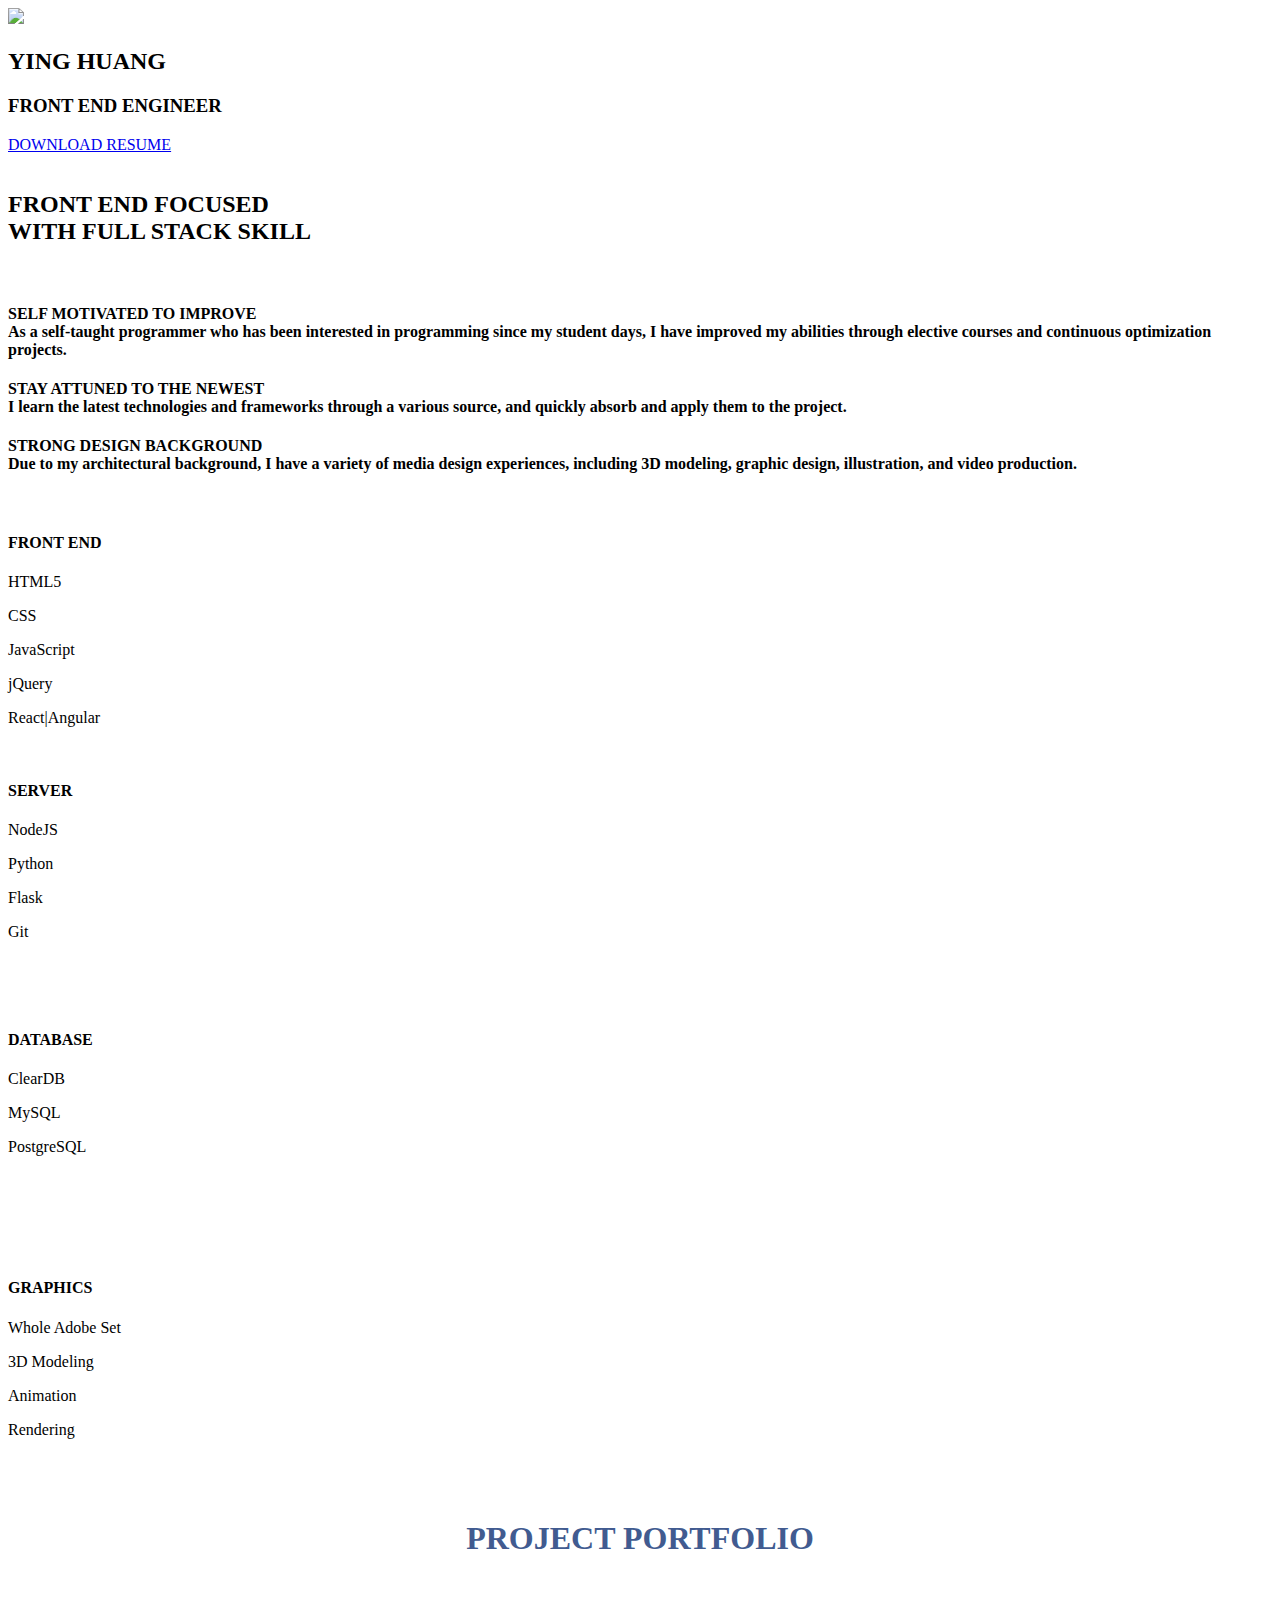
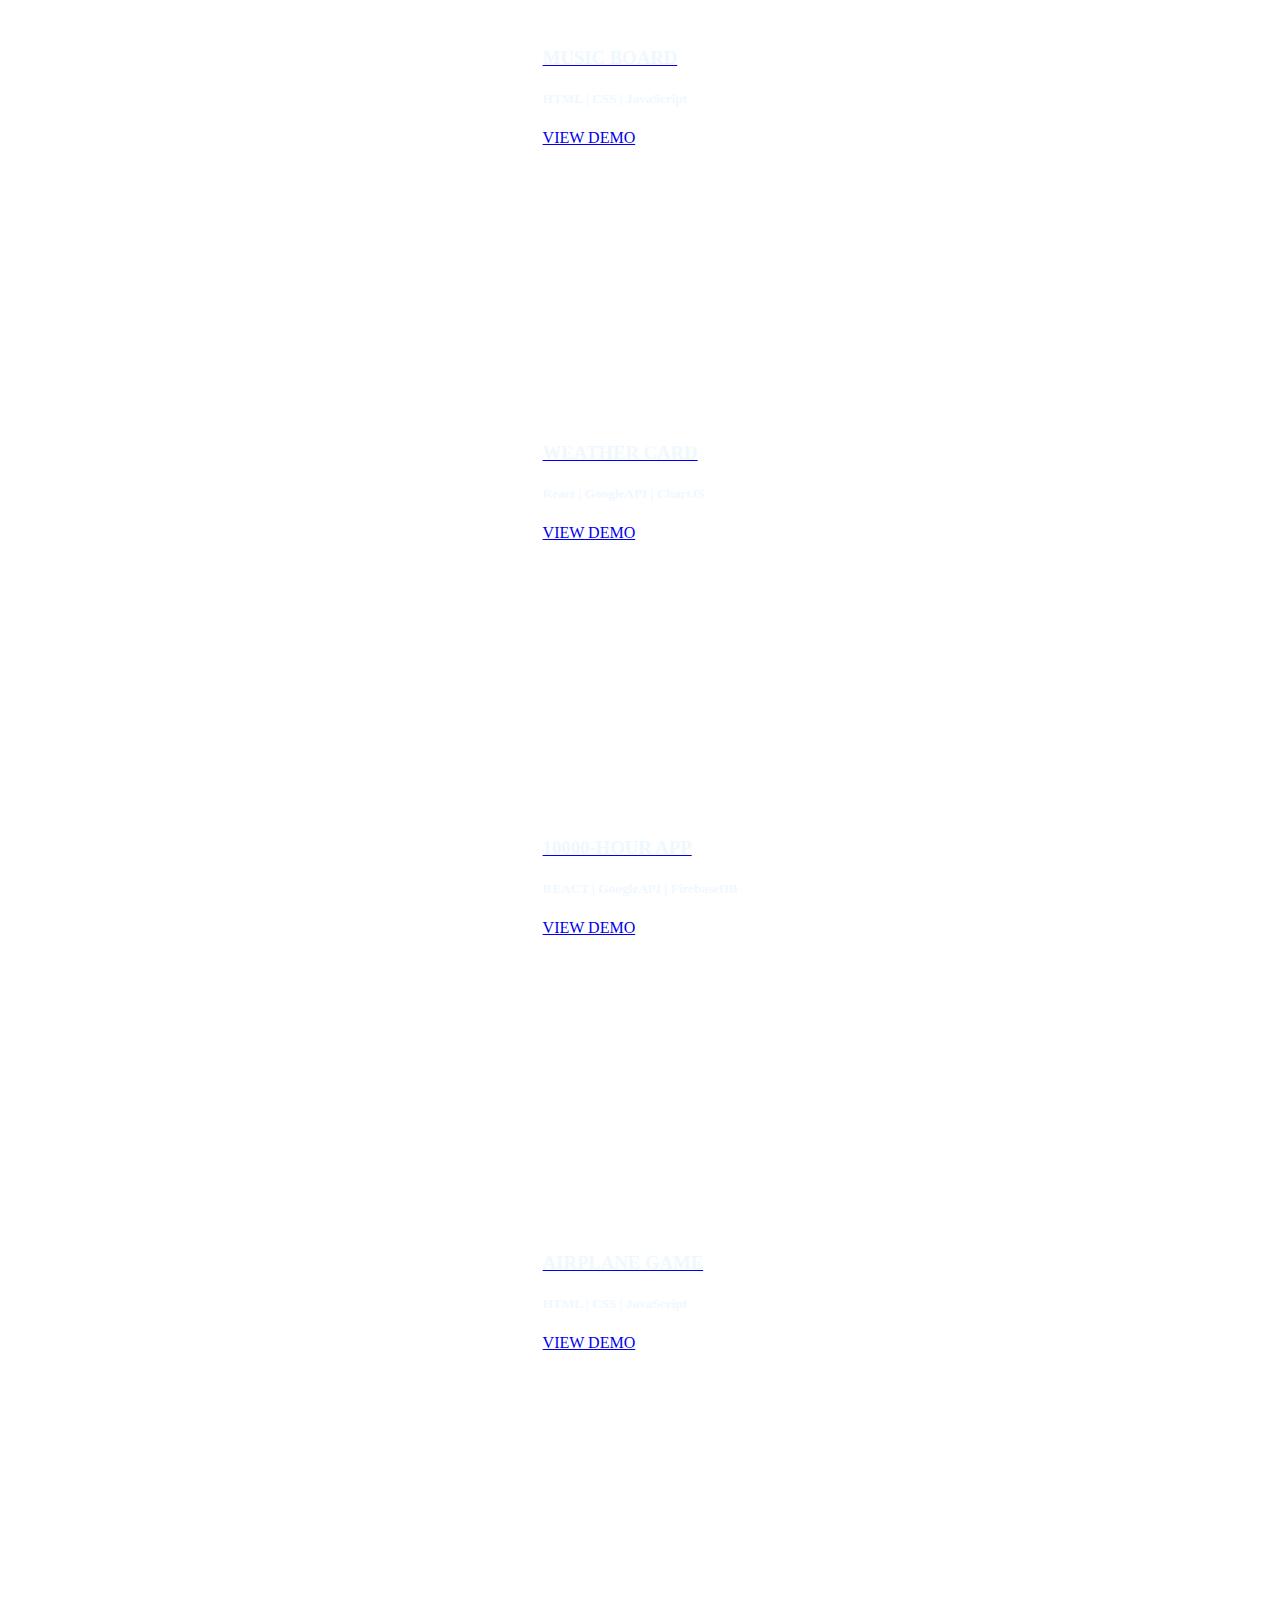
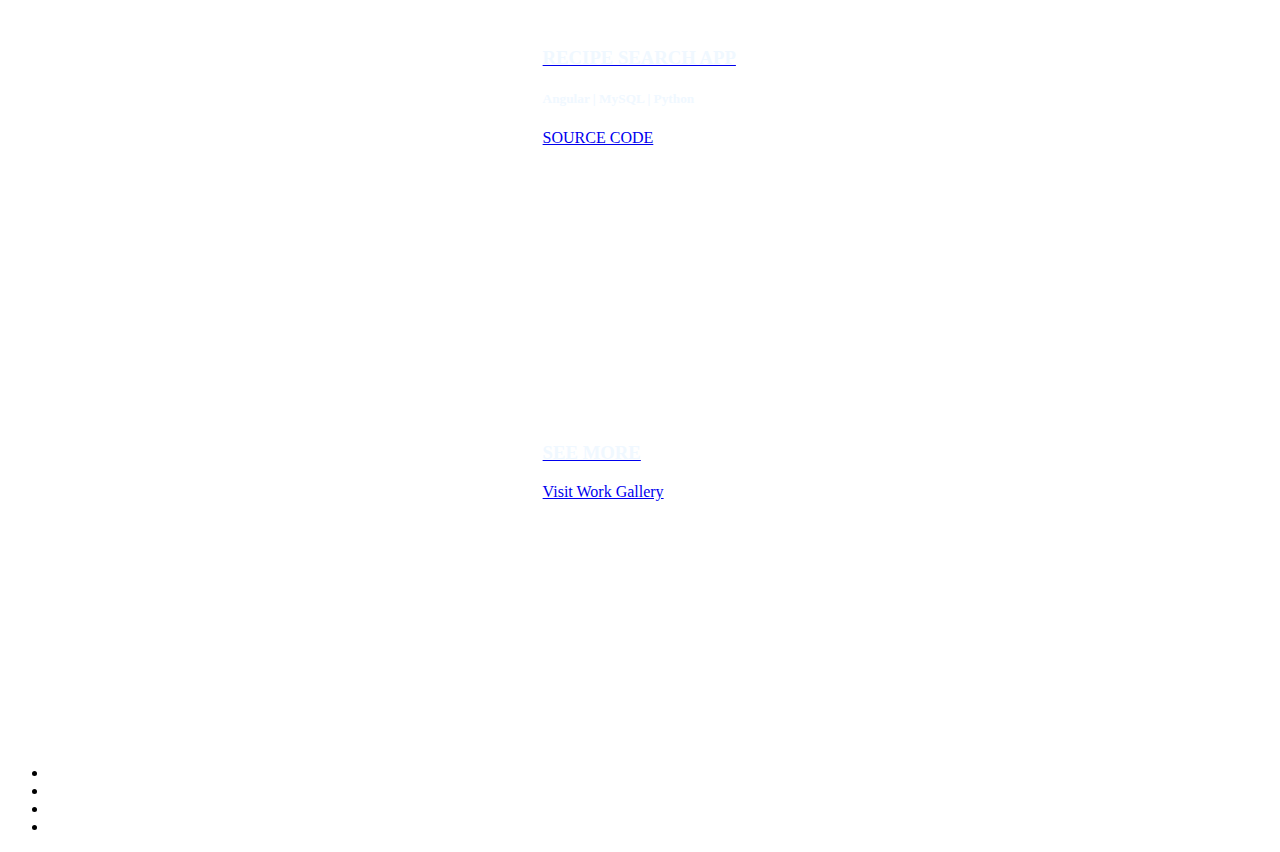
==== commit 1eeecccd: "Update index.html" ====
--- a/index.html
+++ b/index.html
@@ -1,596 +1,425 @@
-<!DOCTYPE html>
-<html lang="en">
-<head>
-    <meta charset="UTF-8" />
-    <title>Music Board</title>
-    <link href="https://fonts.googleapis.com/css?family=Montserrat&display=swap" rel="stylesheet"> 
-    <link rel="stylesheet" href= "2019-11-29musical game.css">
-</head>
-<body id="body">
-
-<div class="preload">
-    <img class="airplane" src="./Preloader/head.png" alt="airplane">
-    <h3>Landing on the website...</h3>
-    <img src="./Preloader/cloud.png" alt="cloud1" class="cloud1">
-    <img src="./Preloader/cloud.png" alt="cloud2" class="cloud2">
-    <img src="./Preloader/cloud.png" alt="cloud3" class="cloud3">
-</div>
-
-<div class="instructions">
-    <div class='instruction' id="instruction-1">
-        <img src="Preloader/arrowL.png" height="60" width="60"><img src="Preloader/arrow.png" height="60" width="60">
-        <img src="Preloader/arrowT.png" height="60" width="60"><img src="Preloader/arrowB.png" height="60" width="60">
-    </div>
-    <div class='instruction' id="instruction-2" style="font-weight: 900; text-shadow: 0 0 8px black;">Hold Shift And Press The Keys</div>
-    <!-- <div class='instruction' id="instruction-3"><b> </b></div> -->
-    <!-- <div class='instruction' id="instruction-4"><b> </b></div>
-    <div class='instruction' id="instruction-5"><b> </b></div> -->
-</div>
-<div id="pre-instruction"><b>Click Keys Or Hold "SPACE" Key To See Keyboard Guide</b></div>
-<div class="app">
-    <header id = 'header' style="transition: width 3s ease-in-out;">
-            <h1>Creat Your Music</h1>
-            <p id='text'>Make Your Music With One Click!</p>
-    </header>
-
-    <div class="visual" id="visual" alt='background color change'>
-    </div>
-    
-    <div class='visual2' id='gradientBubbles'>
-    </div>
-
-    <section class="visualloc" id="visualloc" alt='spectrum bar'>
-    
-    </section>
-
-    <fieldset class="musicf">
-            <!-- <legend class="musicl">Choose A Song</legend> -->
-            <div class="music">
-
-                    <div class="song1">
-                        <div class='lastButton'></div>
-                        <div class='lastButton-a'></div>
-                        <div class='lastButton-b'></div>
-                            <audio src="./sounds/songs/01.mp3" class="songSound"></audio>
+<!doctype html>
+<!--[if lt IE 7]>      <html class="no-js lt-ie9 lt-ie8 lt-ie7" lang=""> <![endif]-->
+<!--[if IE 7]>         <html class="no-js lt-ie9 lt-ie8" lang=""> <![endif]-->
+<!--[if IE 8]>         <html class="no-js lt-ie9" lang=""> <![endif]-->
+<!--[if gt IE 8]><!--> <html class="no-js" lang=""> <!--<![endif]-->
+    <head>
+        <meta charset="utf-8">
+        <meta http-equiv="X-UA-Compatible" content="IE=edge,chrome=1">
+<!--
+
+Template 2091 Ziggy
+
+http://www.tooplate.com/view/2091-ziggy
+
+-->
+        <title>Ying Huang</title>
+        <meta name="description" content="">
+        <meta name="viewport" content="width=device-width, initial-scale=1">
+        
+        <link href="https://fonts.googleapis.com/css?family=Open+Sans:300,400,600,700,800" rel="stylesheet">
+        <link rel="apple-touch-icon" href="apple-touch-icon.png">
+
+        <link rel="stylesheet" href="css/bootstrap.min.css">
+        <link rel="stylesheet" href="css/bootstrap-theme.min.css">
+        <link rel="stylesheet" href="css/fontAwesome.css">
+        <link rel="stylesheet" href="css/tooplate-style.css">
+        <link  rel="stylesheet" href="https://cdnjs.cloudflare.com/ajax/libs/ekko-lightbox/5.3.0/ekko-lightbox.css">
+
+        
+    </head>
+    <body>
+      
+      <!-- <div class="container-1">
+        <ul id="scene">
+            <li class="layer" data-depth=".1"><img src="img/text.png"></li>
+            <li class="layer" data-depth="1"><img src="img/png01.png"></li>
+            <li class="layer" data-depth="-1"><img src="img/png02.png"></li>
+            <li class="layer" data-depth="2"><img src="img/png03.png"></li>
+            <li class="layer" data-depth="0.5"><img src="img/png04.png"></li>
+        </ul>
+      </div> --> 
+
+      <a href="#chapter4">
+              <img id="BCapture" src="img/YCapture.png" />
+      </a>
+        <section class="first-section">
+          <!-- <a href="https://github.com/hy2897993" style="position: absolute; left: 480px; right: 900px; top: 330px; bottom:450px;background-color: rgba(245, 245, 220, 0);z-index: 1;">
+          </a> -->
+          <div class="container-1">
+            <a href="img/bg-1.jpg" data-title="I am a self-taught programmer with strong graphic skills from my architectural background." 
+              style="position: absolute; width: 100%;height:80vh;" data-width="1000" data-toggle="lightbox" data-gallery="background">
+            </a>
+            <a href="img/bg-2.jpg" data-title="I've been interested in programming and doing studies about parametric design through visualized programming tools." 
+              data-width="1000" data-toggle="lightbox" data-gallery="background"></a>
+            <a href="img/bg-3.jpg" data-title="To obtain master's degree at UCLA, I learned machine learning and Unity VR technologies, which betters my understanding of computer science, and leads me to discover my lifelong interest." 
+              data-width="1000" data-toggle="lightbox" data-gallery="background"></a>
+            <a href="img/bg-4.jpg" data-title="Using every moment of my free time to learn, now I am ready to become a front end engineer!" 
+              data-width="1000" data-toggle="lightbox" data-gallery="background"></a>
+
+            <div class="row">
+              <div class="col-md-12" style="z-index: 100;">
+                <div class="text-content">
+                  <h2>YING HUANG</h2>
+                  <div class="line-dec"></div>
+                  <h3>FRONT END ENGINEER</h3>
+                  <div class="primary-button">
+                    <a href="img/Ying Huang.pdf" download>DOWNLOAD RESUME</a>
+                  </div>
+                </div>
+                <!-- <div class="mu-featured-slider-wrapper">
+                  <div class="mu-featured-slider" id="typed-strings">
+                    <p>I am <span>Front End Engineer</span></p>
+                    <p>I am <span>Web Developer</span></p>
+                    <span id="typed"></span>
+                  </div>
+                </div> -->
+              </div>
+            </div>
+            <!-- <ul id="scene">
+                <li class="layer" data-depth=".1"><img src="img/text-0.png"></li>
+                <li class="layer" data-depth="0.8"><img src="img/png01.png"></li>
+                <li class="layer" data-depth="-0.45"><img src="img/png02.png"></li>
+                <li class="layer" data-depth="-0.8"><img src="img/png03.png"></li>
+                <li class="layer" data-depth="0.5"><img src="img/png04.png"></li>
+            </ul> -->
+          </div>
+          
+        
+        </div>
+          <!-- <div class="container">
+            <div class="row">
+              <div class="col-md-12">
+                <div class="text-content">
+                  <h2>YING HUANG</h2>
+                  <div class="line-dec"></div>
+                  <span>FRONT END ENGINEER</span>
+                </div>
+                <div class="mu-featured-slider-wrapper">
+                  <div class="mu-featured-slider" id="typed-strings">
+                    <p>I am <span>Front End Engineer</span></p>
+                    <p>I am <span>Web Developer</span></p>
+                  </div>
+                  <span id="typed"></span>
+                </div>
+              </div>
+            </div>
+          </div> -->
+        </section>
+
+        <section class="second-section">
+          <div class="container">
+            <div class="row">
+              <div class="col-xl-10 col-xl-offset-1">
+                <div class="left-image col-lg-4">
+                  
+                  <img src="img/angular-icon.png" alt="">
+                  <img src="img/react-icon.png" alt="">
+                  <img src="img/node-icon.png" alt="">
+                  <img src="img/python-icon.png" alt="">
+                  <img src="img/js-icon.png" alt="">
+
+                </div>
+                <div class="right-text col-md-8">
+                  <h2><b>FRONT END FOCUSED</b><br>WITH FULL STACK SKILL</h2>
+                  </br>
+                  <h4>
+                  <b>SELF MOTIVATED TO IMPROVE</b>
+                  </br>
+                    As a self-taught programmer who has been interested in programming since my student days, I have improved my abilities through elective courses and continuous optimization projects.
+                  </h4>
+                  <h4><b>STAY ATTUNED TO THE NEWEST</b></br>
+                    I learn the latest technologies and frameworks through a various source, and quickly absorb and apply them to the project.
+                  </h4>
+                  <h4><b>STRONG DESIGN BACKGROUND</b></br>
+                    Due to my architectural background, I have a variety of media design experiences, including 3D modeling, graphic design, illustration, and video production.
+                  </h4>
+                </div>
+              </div>
+            </div>
+          </div>
+        </section>
+
+        <section class="third-section">
+          <div class="container">
+            <div class="row">
+              <div class="col-md-3 col-sm-6">
+                <div class="service-item">
+                  <div class="icon">
+                    <img src="img/first-icon.png" alt="">
+                  </div>
+                  <h4>FRONT END</h4>
+                  <p>HTML5</p>
+                  <div class="line-dec0"></div>
+                  <p>CSS</p>
+                  <div class="line-dec0"></div>
+                  <p>JavaScript</p>
+                  <div class="line-dec0"></div>
+                  <p>jQuery</p>
+                  <div class="line-dec0"></div>
+                  <p>React|Angular</p>
+                </div>
+              </div>
+              <div class="col-md-3 col-sm-6">
+                <div class="service-item">
+                  <div class="icon">
+                    <img src="img/second-icon.png" alt="">
+                  </div>
+                  <h4>SERVER</h4>
+                  <p>NodeJS</p>
+                  <div class="line-dec0"></div>
+                  <p>Python</p>
+                  <div class="line-dec0"></div>
+                  <p>Flask</p>
+                  <div class="line-dec0"></div>
+                  <p>Git</p>
+                  <div class="line-dec00"></div>
+                  <p class="p-dec00" style="color: transparent;">.</p>
+
+                </div>
+              </div>
+              <div class="col-md-3 col-sm-6">
+                <div class="service-item">
+                  <div class="icon">
+                    <img src="img/third-icon.png" alt="">
+                  </div>
+                  <h4>DATABASE</h4>
+                  <p>ClearDB</p>
+                  <div class="line-dec0"></div>
+                  <p>MySQL</p>
+                  <div class="line-dec0"></div>
+                  <p>PostgreSQL</p>
+                  <div class="line-dec00"></div>
+                  <p class="p-dec00" style="color: transparent;">.</p>
+                  <div class="line-dec00"></div>
+                  <p class="p-dec00" style="color: transparent;">.</p>
+                </div>
+              </div>
+              <div class="col-md-3 col-sm-6">
+                <div class="service-item">
+                  <div class="icon">
+                    <img src="img/fourth-icon.png" alt="">
+                  </div>
+                  <h4>GRAPHICS</h4>
+                  <p>Whole Adobe Set</p>
+                  <div class="line-dec0"></div>
+                  <p>3D Modeling</p>
+                  <div class="line-dec0"></div>
+                  <p>Animation</p>
+                  <div class="line-dec0"></div>
+                  <p>Rendering</p>
+                  <div class="line-dec00"></div>
+                  <p class="p-dec00" style="color: transparent;">.</p>
+                </div>
+              </div>
+            </div>
+          </div>
+        </section>
+        <div style="height: 10px;"></div>
+
+        <section class="fourth-section" style="display: flex; flex-direction: column; align-items: center; justify-content: space-between;">
+          <div style="display: inline-block;">
+            <a name="chapter4"></a> 
+            <h1 style="text-align: center; color: #415b90; "><B>PROJECT PORTFOLIO</B></h1>
+          </div>
+          <div class="container">
+            <div class="row">
+              
+              <div class="col-md-4" style="padding: 10px;height: 345px;margin-bottom: 30px;">
+                <div class="send-to-portfolio" style="margin: 20px; width: 90%; background-image: url(img/01.jpg); background-size: contain;background-position:top;height: 345px; background-repeat: no-repeat;">
+                  
+                  <div  style="width: 100%; background-image: url(img/item-bg.png); background-size: cover; background-repeat: no-repeat;height: 172.5px;display: inline-block;padding: 20px;">
+                    <a href="https://hy2897993.github.io/MusicBoardDemo">
+                      <h3 style="color: aliceblue;"><B> MUSIC BOARD </B></h3>
+                    </a>
+                    <h5 style="color: aliceblue;">HTML | CSS | JavaScript</h5>
+                    <div class="primary-button">
+                      <a href="https://youtu.be/mCtnzH-aHq0" data-width="1000" data-toggle="lightbox" data-gallery="mixedgallery">
+                        VIEW DEMO
+                      </a>
                     </div>
-                    <div class="song2">
-                        <div class='lastButton'></div>
-                        <div class='lastButton-a'></div>
-                        <div class='lastButton-b'></div>
-
-                            <audio src="./sounds/songs/02.mp3" class="songSound"></audio>
+                </div>
+                
+              </div>
+              </div>
+
+
+              <div class="col-md-4" style="padding: 10px;height: 345px;margin-bottom: 30px;">
+                <div class="send-to-portfolio" style="margin: 20px;width: 90%;background-image: url(img/04.png); background-size: contain;background-position:top;height: 345px; background-repeat: no-repeat;">
+                  <div  style="width: 100%; background-image: url(img/item-bg.png); background-size: cover; background-repeat: no-repeat;height: 172.5px;display: inline-block;padding: 20px;">
+          
+                  <a href="https://hy2897993.github.io/weatherCard">
+                    <h3 style="color: aliceblue;"><B>WEATHER CARD</B></h3>
+                  </a>
+                  <h5 style="color: aliceblue;">React | GoogleAPI | ChartJS</h5>
+                  <div class="primary-button">
+                    <a href="https://youtu.be/VlDHQaJObLU" data-width="1000" data-toggle="lightbox" data-gallery="mixedgallery">
+                      VIEW DEMO
+                    </a>
+                  </div>
+                </div>
+              </div>
+              </div>
+
+              <div class="col-md-4" style="padding: 10px;height: 345px;margin-bottom: 30px;">
+                <div class="send-to-portfolio" style="margin: 20px;width: 90%;background-image: url(img/03.png); background-size: cover;background-position:center;height: 345px; background-repeat: no-repeat;">
+                  <div  style="width: 100%; background-image: url(img/item-bg.png); background-size: cover; background-repeat: no-repeat;height: 172.5px;display: inline-block;padding: 20px;">
+                  <a href="https://hy2897993.github.io/react-app-timetracking">
+                    <h3 style="color: aliceblue;"><B>10000-HOUR APP</B></h3>
+                  </a>
+                  <h5 style="color: aliceblue;">REACT | GoogleAPI | FirebaseDB</h5>
+                  <div class="primary-button">
+                    <a href="https://youtu.be/EeYqBH_lS8E" data-width="1000" data-toggle="lightbox" data-gallery="mixedgallery">
+                      VIEW DEMO
+                    </a>
+                  </div>
+                </div>
+              </div>
+              </div>
+
+              <div class="col-md-4" style="padding: 10px;height: 345px;margin-bottom: 30px;">
+                <div class="send-to-portfolio" style=" margin: 40px 20px 20px 20px;width: 90%;background-image: url(img/02.png); background-size: contain;background-position:top;height: 345px; background-repeat: no-repeat;">
+                  <div  style="width: 100%; background-image: url(img/item-bg.png); background-size: cover; background-repeat: no-repeat;height: 172.5px;display: inline-block;padding: 20px;">
+                    <a href="https://hy2897993.github.io/AirplanGameDemo">
+                      <h3 style="color: aliceblue;"><B>AIRPLANE GAME</B></h3>
+                    </a>
+                  <h5 style="color: aliceblue;">HTML | CSS | JavaScript</h5>
+                  <div class="primary-button">
+                      <a href="https://youtu.be/gFEWY5sbnOI" data-width="1000" data-toggle="lightbox" data-gallery="mixedgallery">
+                        VIEW DEMO
+                      </a>
+                  </div>
+                </div>
+              </div>
+              </div>
+
+              <div class="col-md-4" style="padding: 10px;height: 345px;margin-bottom: 30px;">
+                <div class="send-to-portfolio" style="margin: 40px 20px 20px 20px;width: 90%;background-image: url(img/05.png); background-size: contain;background-position:top;height: 345px; background-repeat: no-repeat;">
+                  <div  style="width: 100%; background-image: url(img/item-bg.png); background-size: cover; background-repeat: no-repeat;height: 172.5px;display: inline-block;padding: 20px;">
+                    <a href="https://hy2897993.github.io/angular-recipe-app">
+                      <h3 style="color: aliceblue;"><B>RECIPE SEARCH APP</B></h3>
+                    </a>
+                  <h5 style="color: aliceblue;">Angular | MySQL | Python</h5>
+                  <div class="primary-button">
+                    
+                    <a href="https://youtu.be/_lXIjjboh-A" data-width="1000" data-toggle="lightbox" data-gallery="mixedgallery">
+                      SOURCE CODE
+                    </a>
+                  </div>
+                </div>
+              </div>
+              </div>
+
+              <div class="col-md-4" style="padding: 10px;height: 345px;margin: 0px;margin-bottom: 30px;">
+                <div class="send-to-portfolio" style="margin: 40px 20px 20px 20px; height: 345px;width: 90%;background-image: url(img/heading-bg-1.png); background-size: cover;background-position:center;height: 345px; background-repeat: no-repeat;">
+                  <div  style="width: 100%; background-image: url(img/item-bg.png); background-size: cover; background-repeat: no-repeat;height: 172.5px;display: inline-block;padding: 20px;">
+                  <a href="portfolio-page.html">
+                    <h3 style="color: aliceblue;"><B>SEE MORE</B></h3>
+                  </a>
+                  <div class="primary-button">
+                    <a href="portfolio-page.html">Visit Work Gallery</a>
+                  </div>
+                  </div>
+                </div>
+              </div>
+            </div>
+          </div>
+        </section>
+
+        <!-- <section class="fivth-section">
+          <div class="container">
+            <div class="row">
+              <div class="col-md-10 col-md-offset-1"> 
+                <div class="left-text col-md-8">
+                  <h4><em>Aliquam efficitur</em><br>augue et libero vulputate feugiat</h4>
+                  <p>Mauris eget orci porta, aliquam neque sit amet, porttitor dui. Donec efficitur vehicula justo quis varius. Vivamus pharetra lorem eget turpis ornare tempus. Vivamus ac sodales lectus. Morbi rhoncus feugiat neque ultrices rhoncus. Maecenas ultrices, nisl pellentesque hendrerit dignissim, ante purus hendrerit urna, eu tristique est massa quis risus.</p>
+                </div>
+                <div class="right-image col-md-4">
+                  <img src="img/right-image.png" alt="">
+                </div>
+              </div>
+            </div>
+          </div>
+        </section> -->
+<!-- 
+        <section class="sixth-section">
+          <div class="container">
+            <div class="row">
+              <div class="col-md-6">
+                <div class="row">
+                  <form id="contact" action="" method="post">
+                    <div class="col-md-6">
+                      <fieldset>
+                        <input name="name" type="text" class="form-control" id="name" placeholder="Your name..." required>
+                      </fieldset>
                     </div>
-                    <div class="song3">
-
-                        <div class='lastButton'></div>
-                        <div class='lastButton-a'></div>
-                        <div class='lastButton-b'></div>
-
-                            <audio src="./sounds/songs/03.mp3" class="songSound"></audio>
+                    <div class="col-md-6">
+                      <fieldset>
+                        <input name="email" type="email" class="form-control" id="email" placeholder="Your email..." required>
+                      </fieldset>
                     </div>
-                    <div class="song4">
-                        <div class='lastButton'></div>
-
-                        <div class='lastButton-a'></div>
-                        <div class='lastButton-b'></div>
-
-                            <audio src="./sounds/songs/04.mp3" class="songSound"></audio>
-                    </div>                
-            </div>
-    </fieldset>
-    <fieldset class="pianof">
-            <!-- <legend class="pianol">Play A Key</legend> -->
-            <div class="piano">
-                <div class="key2">
-                    <div class="keyNote">~<br>`<br> </div>
-                    <div class='hexagon-2'></div>
-                    <div class='hexagon-2-a'></div>
-                    <div class='hexagon-2-b'></div>
-                    <audio src="./sounds/piano/piano88/MP3/03-B.mp3" class="keySound"></audio>
-                </div>
-                <div class="key3">
-                    <div class="keyNote-1" style="transform: translateY(-20px) translateX(-5px);">~<br>`<br> </div>
-                    <div class='hexagon'></div>
-                    <div class='hexagon-a'></div>
-                    <div class='hexagon-b'></div>
-                    <audio src="./sounds/piano/piano88/MP3/04-C.mp3" class="keySound"></audio>
-                </div>
-                <div class="key4">
-                    <div class="keyNote">1</div>
-                    <div class='hexagon-2'></div>
-                    <div class='hexagon-2-a'></div>
-                    <div class='hexagon-2-b'></div>
-                    <audio src="./sounds/piano/piano88/MP3/06-D.mp3" class="keySound"></audio>
-                </div>
-                <div class="key5">
-                    <div class="keyNote-1" style="transform: translateY(-45px) translateX(-5px);">1</div>
-                    <div class='hexagon'></div>
-                    <div class='hexagon-a'></div>
-                    <div class='hexagon-b'></div>
-                    <audio src="./sounds/piano/piano88/MP3/08-E.mp3" class="keySound"></audio>
-                </div>
-                <div class="key6">
-                    <div class="keyNote">2</div>
-                    <div class='hexagon-2'></div>
-                    <div class='hexagon-2-a'></div>
-                    <div class='hexagon-2-b'></div>
-                    <audio src="./sounds/piano/piano88/MP3/09-F.mp3" class="keySound"></audio>
-                </div>
-                <div class="key7">
-                    <div class="keyNote-1">2</div>
-                    <div class='hexagon'></div>
-                    <div class='hexagon-a'></div>
-                    <div class='hexagon-b'></div>
-                    <audio src="./sounds/piano/piano88/MP3/11-G.mp3" class="keySound"></audio>
-                </div>
-                <div class="key8">
-                    <div class="keyNote">3</div>
-                    <div class='hexagon-2'></div>
-                    <div class='hexagon-2-a'></div>
-                    <div class='hexagon-2-b'></div>
-                    <audio src="./sounds/piano/piano88/MP3/13-A.mp3" class="keySound"></audio>
-                </div>
-                <div class="key9">
-                    <div class="keyNote-1">3</div>
-                    <div class='hexagon'></div>
-                    <div class='hexagon-a'></div>
-                    <div class='hexagon-b'></div>
-                    <audio src="./sounds/piano/piano88/MP3/15-B.mp3" class="keySound"></audio>
-                </div>
-                <div class="key10">
-                    <div class="keyNote">4</div>
-                    <div class='hexagon-2'></div>
-                    <div class='hexagon-2-a'></div>
-                    <div class='hexagon-2-b'></div>
-                    <audio src="./sounds/piano/piano88/MP3/16-C.mp3" class="keySound"></audio>
-                </div>
-                <div class="key11">
-                    <div class="keyNote-1">4</div>
-                    <div class='hexagon'></div>
-                    <div class='hexagon-a'></div>
-                    <div class='hexagon-b'></div>
-                    <audio src="./sounds/piano/piano88/MP3/18-D.mp3" class="keySound"></audio>
-                </div>
-                <div class="key12">
-                    <div class="keyNote">5</div>
-                    <div class='hexagon-2'></div>
-                    <div class='hexagon-2-a'></div>
-                    <div class='hexagon-2-b'></div>
-                    <audio src="./sounds/piano/piano88/MP3/20-E.mp3" class="keySound"></audio>
-                </div>
-                <div class="key13">
-                    <div class="keyNote-1">5</div>
-                    <div class='hexagon'></div>
-                    <div class='hexagon-a'></div>
-                    <div class='hexagon-b'></div>
-                    <audio src="./sounds/piano/piano88/MP3/21-F.mp3" class="keySound"></audio>
-                </div>
-                <div class="key14">
-                    <div class="keyNote">6</div>
-                    <div class='hexagon-2'></div>
-                    <div class='hexagon-2-a'></div>
-                    <div class='hexagon-2-b'></div>
-                    <audio src="./sounds/piano/piano88/MP3/23-G.mp3" class="keySound"></audio>
-                </div>
-                <div class="key15">
-                    <div class="keyNote-1">6</div>
-                    <div class='hexagon'></div>
-                    <div class='hexagon-a'></div>
-                    <div class='hexagon-b'></div>
-                    <audio src="./sounds/piano/piano88/MP3/25-A.mp3" class="keySound"></audio>
-                </div>
-                <div class="key16">
-                    <div class="keyNote">7</div>
-                    <div class='hexagon-2'></div>
-                    <div class='hexagon-2-a'></div>
-                    <div class='hexagon-2-b'></div>
-                    <audio src="./sounds/piano/piano88/MP3/27-B.mp3" class="keySound"></audio>
-                </div>
-                <div class="key17">
-                    <div class="keyNote-1">7</div>
-                    <div class='hexagon'></div>
-                    <div class='hexagon-a'></div>
-                    <div class='hexagon-b'></div>
-                    <audio src="./sounds/piano/piano88/MP3/28-C.mp3" class="keySound"></audio>
-                </div>
-                <div class="key18">
-                    <div class="keyNote">8</div>
-                    <div class='hexagon-2'></div>
-                    <div class='hexagon-2-a'></div>
-                    <div class='hexagon-2-b'></div>
-                    <audio src="./sounds/piano/piano88/MP3/30-D.mp3" class="keySound"></audio>
-                </div>
-                <div class="key19">
-                    <div class="keyNote-1">8</div>
-                    <div class='hexagon'></div>
-                    <div class='hexagon-a'></div>
-                    <div class='hexagon-b'></div>
-                    <audio src="./sounds/piano/piano88/MP3/32-E.mp3" class="keySound"></audio>
-                </div>
-                <div class="key20">
-                    <div class="keyNote">9</div>
-                    <div class='hexagon-2'></div>
-                    <div class='hexagon-2-a'></div>
-                    <div class='hexagon-2-b'></div>
-                    <audio src="./sounds/piano/piano88/MP3/33-F.mp3" class="keySound"></audio>
-                </div>
-                <div class="key21">
-                    <div class="keyNote-1">9</div>
-                    <div class='hexagon'></div>
-                    <div class='hexagon-a'></div>
-                    <div class='hexagon-b'></div>
-                    <audio src="./sounds/piano/piano88/MP3/35-G.mp3" class="keySound"></audio>
-                </div>
-                <div class="key22">
-                    <div class="keyNote">0</div>
-                    <div class='hexagon-2'></div>
-                    <div class='hexagon-2-a'></div>
-                    <div class='hexagon-2-b'></div>
-                    <audio src="./sounds/piano/piano88/MP3/37-A.mp3" class="keySound"></audio>
-                </div>
-                <div class="key23">
-                    <div class="keyNote-1">0</div>
-                    <div class='hexagon'></div>
-                    <div class='hexagon-a'></div>
-                    <div class='hexagon-b'></div>
-                    <audio src="./sounds/piano/piano88/MP3/39-B.mp3" class="keySound"></audio>
-                </div>
-                <div class="key24">
-                    <div class="keyNote">_<br>-</div>
-                    <div class='hexagon-2'></div>
-                    <div class='hexagon-2-a'></div>
-                    <div class='hexagon-2-b'></div>
-                    <audio src="./sounds/piano/piano88/MP3/40-C.mp3" class="keySound"></audio>
-                </div>
-                <div class="key25">
-                    <div class="keyNote-1">_<br>-</div>
-                    <div class='hexagon'></div>
-                    <div class='hexagon-a'></div>
-                    <div class='hexagon-b'></div>
-                    <audio src="./sounds/piano/piano88/MP3/42-D.mp3" class="keySound"></audio>
-                </div>
-                <div class="key26">
-                    <div class="keyNote">+<br>=</div>
-                    <div class='hexagon-2'></div>
-                    <div class='hexagon-2-a'></div>
-                    <div class='hexagon-2-b'></div>
-                    <audio src="./sounds/piano/piano88/MP3/44-E.mp3" class="keySound"></audio>
-                </div>
-                <div class="key27">
-                    <div class="keyNote-1">+<br>=</div>
-                    <div class='hexagon'></div>
-                    <div class='hexagon-a'></div>
-                    <div class='hexagon-b'></div>
-                    <audio src="./sounds/piano/piano88/MP3/45-F.mp3" class="keySound"></audio>
-                </div>
-                <div class="key28">
-                    <div class="keyNote">Q</div>
-                    <div class='hexagon-2'></div>
-                    <div class='hexagon-2-a'></div>
-                    <div class='hexagon-2-b'></div>
-                    <audio src="./sounds/piano/piano88/MP3/47-G.mp3" class="keySound"></audio>
-                </div>
-                <div class="key29">
-                    <div class="keyNote-1">Q</div>
-                    <div class='hexagon'></div>
-                    <div class='hexagon-a'></div>
-                    <div class='hexagon-b'></div>
-                    <audio src="./sounds/piano/piano88/MP3/49-A.mp3" class="keySound"></audio>
-                </div>
-                <div class="key30">
-                    <div class="keyNote">W</div>
-                    <div class='hexagon-2'></div>
-                    <div class='hexagon-2-a'></div>
-                    <div class='hexagon-2-b'></div>
-                    <audio src="./sounds/piano/piano88/MP3/51-B.mp3" class="keySound"></audio>
-                </div>
-                <div class="key31">
-                    <div class="keyNote-1">W</div>
-                    <div class='hexagon'></div>
-                    <div class='hexagon-a'></div>
-                    <div class='hexagon-b'></div>
-                    <audio src="./sounds/piano/piano88/MP3/52-C.mp3" class="keySound"></audio>
-                </div>
-                <div class="key32">
-                    <div class="keyNote">E</div>
-                    <div class='hexagon-2'></div>
-                    <div class='hexagon-2-a'></div>
-                    <div class='hexagon-2-b'></div>
-                    <audio src="./sounds/piano/piano88/MP3/54-D.mp3" class="keySound"></audio>
-                </div>
-                <div class="key33">
-                    <div class="keyNote-1">E</div>
-                    <div class='hexagon'></div>
-                    <div class='hexagon-a'></div>
-                    <div class='hexagon-b'></div>
-                    <audio src="./sounds/piano/piano88/MP3/56-E.mp3" class="keySound"></audio>
-                </div>
-                <div class="key34">
-                    <div class="keyNote">R</div>
-                    <div class='hexagon-2'></div>
-                    <div class='hexagon-2-a'></div>
-                    <div class='hexagon-2-b'></div>
-                    <audio src="./sounds/piano/piano88/MP3/57-F.mp3" class="keySound"></audio>
-                </div>
-                <div class="key35">
-                    <div class="keyNote-1">R</div>
-                    <div class='hexagon'></div>
-                    <div class='hexagon-a'></div>
-                    <div class='hexagon-b'></div>
-                    <audio src="./sounds/piano/piano88/MP3/59-G.mp3" class="keySound"></audio>
-                </div>
-                <div class="key36">
-                    <div class="keyNote">T</div>
-                    <div class='hexagon-2'></div>
-                    <div class='hexagon-2-a'></div>
-                    <div class='hexagon-2-b'></div>
-                    <audio src="./sounds/piano/piano88/MP3/61-A.mp3" class="keySound"></audio>
-                </div>
-                <div class="key37">
-                    <div class="keyNote-1">T</div>
-                    <div class='hexagon'></div>
-                    <div class='hexagon-a'></div>
-                    <div class='hexagon-b'></div>
-                    <audio src="./sounds/piano/piano88/MP3/63-B.mp3" class="keySound"></audio>
-                </div>
-                <div class="key38">
-                    <div class="keyNote">Y</div>
-                    <div class='hexagon-2'></div>
-                    <div class='hexagon-2-a'></div>
-                    <div class='hexagon-2-b'></div>
-                    <audio src="./sounds/piano/piano88/MP3/64-C.mp3" class="keySound"></audio>
-                </div>
-                <div class="key39">
-                    <div class="keyNote-1">Y</div>
-                    <div class='hexagon'></div>
-                    <div class='hexagon-a'></div>
-                    <div class='hexagon-b'></div>
-                    <audio src="./sounds/piano/piano88/MP3/66-D.mp3" class="keySound"></audio>
-                </div>
-                <div class="key40">
-                    <div class="keyNote">U</div>
-                    <div class='hexagon-2'></div>
-                    <div class='hexagon-2-a'></div>
-                    <div class='hexagon-2-b'></div>
-                    <audio src="./sounds/piano/piano88/MP3/68-E.mp3" class="keySound"></audio>
-                </div>
-                <div class="key41">
-                    <div class="keyNote-1">U</div>
-                    <div class='hexagon'></div>
-                    <div class='hexagon-a'></div>
-                    <div class='hexagon-b'></div>
-                    <audio src="./sounds/piano/piano88/MP3/69-F.mp3" class="keySound"></audio>
-                </div>
-                <div class="key42">
-                    <div class="keyNote">I</div>
-                    <div class='hexagon-2'></div>
-                    <div class='hexagon-2-a'></div>
-                    <div class='hexagon-2-b'></div>
-                    <audio src="./sounds/piano/piano88/MP3/71-G.mp3" class="keySound"></audio>
-                </div>
-                <div class="key43">
-                    <div class="keyNote-1">I</div>
-                    <div class='hexagon'></div>
-                    <div class='hexagon-a'></div>
-                    <div class='hexagon-b'></div>
-                    <audio src="./sounds/piano/piano88/MP3/73-A.mp3" class="keySound"></audio>
-                </div>
-                <div class="key44">
-                    <div class="keyNote">O</div>
-                    <div class='hexagon-2'></div>
-                    <div class='hexagon-2-a'></div>
-                    <div class='hexagon-2-b'></div>
-                    <audio src="./sounds/piano/piano88/MP3/75-B.mp3" class="keySound"></audio>
-                </div>
-                <div class="key45">
-                    <div class="keyNote-1">O</div>
-                    <div class='hexagon'></div>
-                    <div class='hexagon-a'></div>
-                    <div class='hexagon-b'></div>
-                    <audio src="./sounds/piano/piano88/MP3/76-C.mp3" class="keySound"></audio>
-                </div>
-                <div class="key46">
-                    <div class="keyNote">P</div>
-                    <div class='hexagon-2'></div>
-                    <div class='hexagon-2-a'></div>
-                    <div class='hexagon-2-b'></div>
-                    <audio src="./sounds/piano/piano88/MP3/78-D.mp3" class="keySound"></audio>
-                </div>
-                <div class="key47">
-                    <div class="keyNote-1">P</div>
-                    <div class='hexagon'></div>
-                    <div class='hexagon-a'></div>
-                    <div class='hexagon-b'></div>
-                    <audio src="./sounds/piano/piano88/MP3/80-E.mp3" class="keySound"></audio>
-                </div>
-                <div class="key48">
-                    <div class="keyNote">{<br>[</div>
-                    <div class='hexagon-2'></div>
-                    <div class='hexagon-2-a'></div>
-                    <div class='hexagon-2-b'></div>
-                    <audio src="./sounds/piano/piano88/MP3/81-F.mp3" class="keySound"></audio>
-                </div>
-                <div class="key49">
-                    <div class="keyNote-1" style="transform: translateY(-45px) translateX(-5px);">{<br>[</div>
-                    <div class='hexagon'></div>
-                    <div class='hexagon-a'></div>
-                    <div class='hexagon-b'></div>
-                    <audio src="./sounds/piano/piano88/MP3/83-G.mp3" class="keySound"></audio>
-                </div>
-                <div class="key50">
-                    <div class="keyNote">}<br>]</div>
-                    <div class='hexagon-2'></div>
-                    <div class='hexagon-2-a'></div>
-                    <div class='hexagon-2-b'></div>
-                    <audio src="./sounds/piano/piano88/MP3/85-A.mp3" class="keySound"></audio>
-                </div>
-                <div class="key51" >
-                    <div class="keyNote-1"  style="transform: translateY(-20px) translateX(-5px);">}<br>]</div>
-                    <div class='hexagon'></div>
-                    <div class='hexagon-a'></div>
-                    <div class='hexagon-b'></div>
-                    <audio src="./sounds/piano/piano88/MP3/87-B.mp3" class="keySound"></audio>
-                </div>
-                <div class="key52">
-                    <div class="keyNote">|<br>\</div>
-                    <div class='hexagon-2'></div>
-                    <div class='hexagon-2-a'></div>
-                    <div class='hexagon-2-b'></div>
-                    <audio src="./sounds/piano/piano88/MP3/88-C.mp3" class="keySound"></audio>
-                </div>
-                    
-            </div>
-    </fieldset>
-    <fieldset class="drumsf">
-            <!-- <legend class="drumsl">Hit A Drum</legend> -->
-            <div class="drums">
-                    <div class="drum1">
-                            <div class="drumNote">A</div>
-                            <div class='tube'></div>
-                            <div class='oval'></div>
-                            <div class='ball'></div>                                        
-                            <audio src="./sounds/SAMPLESWAP/analog-sharp-kick.mp3" class="drumSound"></audio>
+                    <div class="col-md-12">
+                      <fieldset>
+                        <textarea name="message" rows="6" class="form-control" id="message" placeholder="Your message..." required></textarea>
+                      </fieldset>
                     </div>
-                    <div class="drum2">
-                            <div class="drumNote">S</div>
-                            <div class='tube'></div>
-                            <div class='oval'></div>
-                            <div class='ball'></div>
-                            <audio src="./sounds/SAMPLESWAP/electric_guitarpluck.mp3" class="drumSound"></audio>
+                    <div class="col-md-12">
+                      <fieldset>
+                        <button type="submit" id="form-submit" class="btn">Send Message</button>
+                      </fieldset>
                     </div>
-                    <div class="drum3">
-                            <div class="drumNote">D</div>
-                            <div class='tube'></div>
-                            <div class='oval'></div>
-                            <div class='ball'></div>
-                            <audio src="./sounds/SAMPLESWAP/electrobop.mp3" class="drumSound"></audio>
-                    </div>
-                    <div class="drum4">
-                            <div class="drumNote">F</div>
-                            <div class='tube'></div>
-                            <div class='oval'></div>
-                            <div class='ball'></div>
-                            <audio src="./sounds/SAMPLESWAP/FingerSnap01.wav" class="drumSound"></audio>
-                    </div>
-                    <div class="drum5">
-                            <div class="drumNote">G</div>
-                            <div class='tube'></div>
-                            <div class='oval'></div>
-                            <div class='ball'></div>
-                            <audio src="./sounds/SAMPLESWAP/Gated-Clap.wav" class="drumSound"></audio>
-                    </div>
-                    <div class="drum6">
-                            <div class="drumNote">H</div>
-                            <div class='tube'></div>
-                            <div class='oval'></div>
-                            <div class='ball'></div>
-                            <audio src="./sounds/SAMPLESWAP/psycore-kick-buzzy.wav" class="drumSound"></audio>
-                    </div>
-                    <div class="drum7">
-                            <div class="drumNote">J</div>
-                            <div class='tube'></div>
-                            <div class='oval'></div>
-                            <div class='ball'></div>
-                            <audio src="./sounds/SAMPLESWAP/SPLASH TD_1.wav" class="drumSound"></audio>
-                    </div>
-            </div>
-    </fieldset>
-    <fieldset class="padsf">
-        
-            <!-- <legend class="padsl">Pads Are Yours</legend> -->
-            <div class="pads">
-                    <div class="pad1">
-                        <div class="padNote">Z</div>
-                        <div class='group'>
-                            <div class='upFace'></div>
-                            <div class='leftFace'></div>
-                            <div class='rightFace'></div>
-                        </div> 
+                  </form>
+                </div>
+              </div>
+              <div class="col-md-5">
+                <div class="right-info">
+                  <ul>
+                    <li><a href="#"><i class="fa fa-envelope"></i>hello@company.com</a></li>
+                    <li><a href="#"><i class="fa fa-phone"></i>050 060 0780 / 050 060 0110</a></li>
+                    <li><a href="#"><i class="fa fa-map-marker"></i>1186 New Street, ST 10990</a></li>
+                  </ul>
+                </div>
+              </div>
+            </div>
+          </div>
+        </section> -->
+
+        <footer>
+          <div class="container">
+            <div class="row">
+              <div class="col-md-12">
+                <ul>
+                  <li><a href="https://github.com/hy2897993"><i class="fa fa-github"></i></a></li>
+                  <li><a href="mailto:huangying0528@gmail.com?Subject=Hello--%20from%20Github"><i class="fa fa-envelope"></i></a></li>
+                  <li><a href="https://www.linkedin.com/in/ying-huang-UCLA/"><i class="fa fa-linkedin"></i></a></li>
+                  <li><a href="img/Ying Huang.pdf" download><i class="fa fa-file"></i></a></li>
+                  <!-- <li><a href="#"><i class="fa fa-dribbble"></i></a></li> -->
+                </ul>
+                <!-- <p>Copyright &copy; 2017 Company Name 
                         
-                        <div class='pseudoUpFace'>
-                            <div class='cube' id='cube1'></div>
-                            <div class='glow' id='glow1'></div>
-                        </div>
-                        <audio class="sound" src="./sounds/bubbles.mp3"></audio>
-                            
-                    </div>
-                    <div class="pad2">
-                        <div class="padNote">X</div>
-                        <div class='group'>
-                            <div class='upFace'></div>
-                            <div class='leftFace'></div>
-                            <div class='rightFace'></div>
-                        </div> 
-                        <audio class="sound" src="./sounds/clay.mp3"></audio>
-                        <div class='pseudoUpFace'>
-                            <div class='cube' id='cube2'></div>
-                            <div class='glow' id='glow2'></div>
-                        </div>
-                    </div>
-                    <div class="pad3">
-                        <div class="padNote">C</div>
-                        <div class='group'>
-                            <div class='upFace'></div>
-                            <div class='leftFace'></div>
-                            <div class='rightFace'></div>
-                        </div> 
-                            <audio class="sound" src="./sounds/confetti.mp3"></audio>
-                            <div class='pseudoUpFace'>
-                                <div class='cube' id='cube3'></div>
-                                <div class='glow' id='glow3'></div>
-                            </div>
-                    </div>
-                    <div class="pad4">
-                        <div class="padNote">V</div>
-                        <div class='group'>
-                            <div class='upFace'></div>
-                            <div class='leftFace'></div>
-                            <div class='rightFace'></div>
-                        </div> 
-                            <audio class="sound" src="./sounds/glimmer.mp3"></audio>
-                            <div class='pseudoUpFace'>
-                                <div class='cube' id='cube4'></div>
-                                <div class='glow' id='glow4'></div>
-                            </div>
-                    </div>
-                    <div class="pad5">
-                        <div class="padNote">B</div>
-                        <div class='group'>
-                            <div class='upFace'></div>
-                            <div class='leftFace'></div>
-                            <div class='rightFace'></div>
-                        </div> 
-                            <audio class="sound" src="./sounds/moon.mp3"></audio>
-                            <div class='pseudoUpFace'>
-                                <div class='cube' id='cube5'></div>
-                                <div class='glow' id='glow5'></div>
-                            </div>
-                    </div>
-                    <div class="pad6">
-                        <div class="padNote">N</div>
-                        <div class='group'>
-                            <div class='upFace'></div>
-                            <div class='leftFace'></div>
-                            <div class='rightFace'></div>
-                        </div> 
-                            <audio class="sound" src="./sounds/ufo.mp3"></audio>
-                        <div class='pseudoUpFace'>
-                            <div class='cube' id='cube6'></div>
-                            <div class='glow' id='glow6'></div>
-                        </div>
-                    </div>
-
-            </div>
-    </fieldset>
-    <div class="visual3" id="visual3">
-        <div class="pearl"></div>
-        <div class="pearl"></div>
-        <div class="pearl"></div>
-        <div class="pearl"></div>
-
-    </div>
-</div>
-
-</body>
-<script src = "2019-11-29musicgame.js"></script>
+                        | Design: Tooplate</p> -->
+              </div>
+            </div>
+          </div>
+        </footer>
+
+        <script src="//ajax.googleapis.com/ajax/libs/jquery/1.11.2/jquery.min.js"></script>
+        <script>window.jQuery || document.write('<script src="js/vendor/jquery-1.11.2.min.js"><\/script>')</script>
+
+        <script src="js/vendor/bootstrap.min.js"></script>
+
+        <script src="js/plugins.js"></script>
+        <script src="js/main.js"></script>
+        <script type="text/javascript" src="js/typed.min.js"></script>
+
+    </body>
+    <script src="js/vendor/modernizr-2.8.3-respond-1.4.2.min.js"></script>
+    <script type="text/javascript" src="js/typed.min.js"></script>
+    <script src="js/parallax.js" type="text/javascript"></script>
+    <script src="https://cdnjs.cloudflare.com/ajax/libs/ekko-lightbox/5.3.0/ekko-lightbox.min.js"></script>
+    <script type="text/javascript">    
+        var scene = document.getElementById('scene');
+        var parallax = new Parallax(scene);
+    </script>
 </html>
+
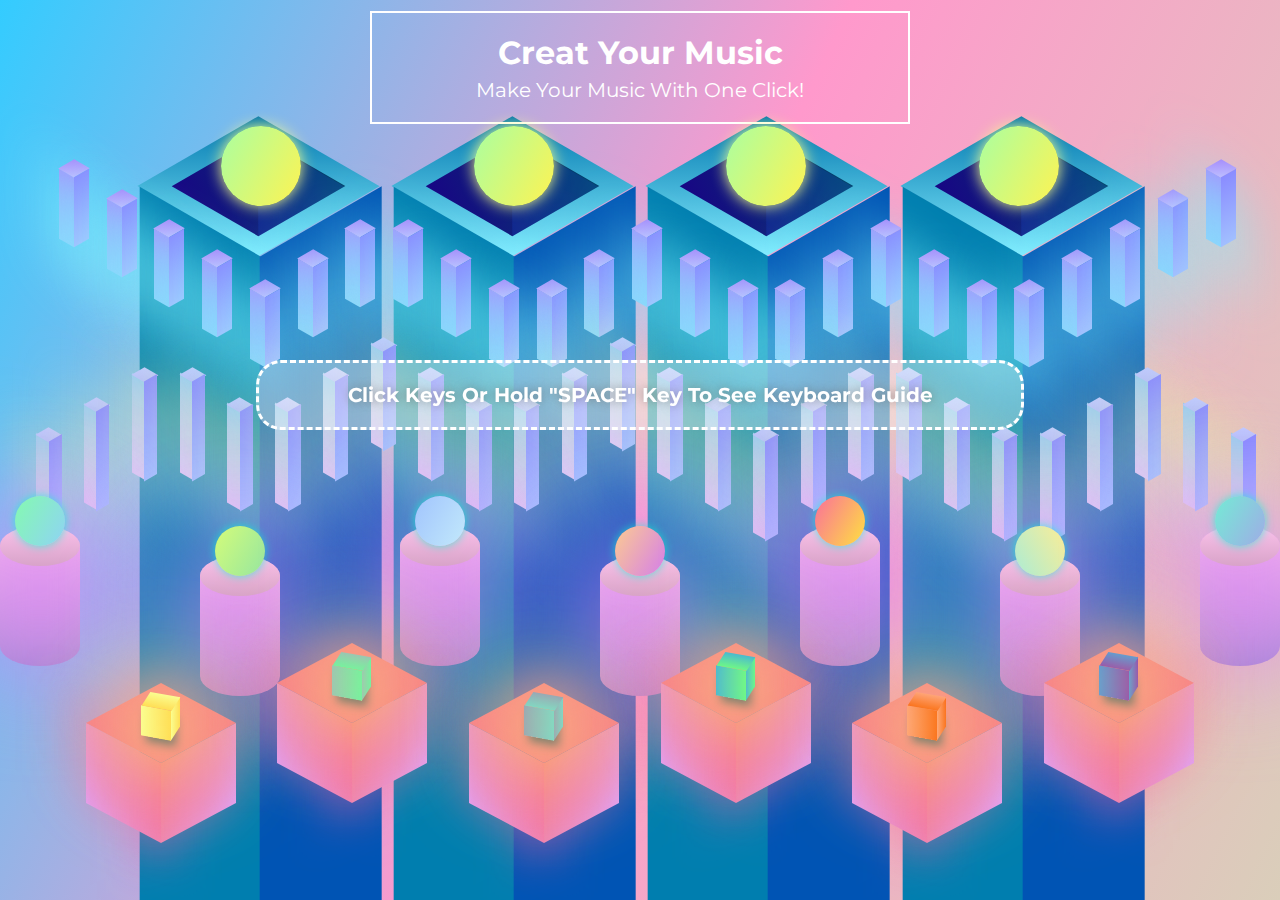
==== commit 8b5beb62: "Update index.html" ====
--- a/index.html
+++ b/index.html
@@ -1,425 +1,596 @@
-<!doctype html>
-<!--[if lt IE 7]>      <html class="no-js lt-ie9 lt-ie8 lt-ie7" lang=""> <![endif]-->
-<!--[if IE 7]>         <html class="no-js lt-ie9 lt-ie8" lang=""> <![endif]-->
-<!--[if IE 8]>         <html class="no-js lt-ie9" lang=""> <![endif]-->
-<!--[if gt IE 8]><!--> <html class="no-js" lang=""> <!--<![endif]-->
-    <head>
-        <meta charset="utf-8">
-        <meta http-equiv="X-UA-Compatible" content="IE=edge,chrome=1">
-<!--
-
-Template 2091 Ziggy
-
-http://www.tooplate.com/view/2091-ziggy
-
--->
-        <title>Ying Huang</title>
-        <meta name="description" content="">
-        <meta name="viewport" content="width=device-width, initial-scale=1">
+<!DOCTYPE html>
+<html lang="en">
+<head>
+    <meta charset="UTF-8" />
+    <title>Music Board</title>
+    <link href="https://fonts.googleapis.com/css?family=Montserrat&display=swap" rel="stylesheet"> 
+    <link rel="stylesheet" href= "2019-11-29musical game.css">
+</head>
+<body id="body">
+
+<div class="preload">
+    <img class="airplane" src="./Preloader/head.png" alt="airplane">
+    <h3>Landing on the website...</h3>
+    <img src="./Preloader/cloud.png" alt="cloud1" class="cloud1">
+    <img src="./Preloader/cloud.png" alt="cloud2" class="cloud2">
+    <img src="./Preloader/cloud.png" alt="cloud3" class="cloud3">
+</div>
+
+<div class="instructions">
+    <div class='instruction' id="instruction-1">
+        <img src="Preloader/arrowL.png" height="60" width="60"><img src="Preloader/arrow.png" height="60" width="60">
+        <img src="Preloader/arrowT.png" height="60" width="60"><img src="Preloader/arrowB.png" height="60" width="60">
+    </div>
+    <div class='instruction' id="instruction-2" style="font-weight: 900; text-shadow: 0 0 8px black;">Hold Shift And Press The Keys</div>
+    <!-- <div class='instruction' id="instruction-3"><b> </b></div> -->
+    <!-- <div class='instruction' id="instruction-4"><b> </b></div>
+    <div class='instruction' id="instruction-5"><b> </b></div> -->
+</div>
+<div id="pre-instruction"><b>Click Keys Or Hold "SPACE" Key To See Keyboard Guide</b></div>
+<div class="app">
+    <header id = 'header' style="transition: width 3s ease-in-out;">
+            <h1>Creat Your Music</h1>
+            <p id='text'>Make Your Music With One Click!</p>
+    </header>
+
+    <div class="visual" id="visual" alt='background color change'>
+    </div>
+    
+    <div class='visual2' id='gradientBubbles'>
+    </div>
+
+    <section class="visualloc" id="visualloc" alt='spectrum bar'>
+    
+    </section>
+
+    <fieldset class="musicf">
+            <!-- <legend class="musicl">Choose A Song</legend> -->
+            <div class="music">
+
+                    <div class="song1">
+                        <div class='lastButton'></div>
+                        <div class='lastButton-a'></div>
+                        <div class='lastButton-b'></div>
+                            <audio src="./sounds/songs/01.mp3" class="songSound"></audio>
+                    </div>
+                    <div class="song2">
+                        <div class='lastButton'></div>
+                        <div class='lastButton-a'></div>
+                        <div class='lastButton-b'></div>
+
+                            <audio src="./sounds/songs/02.mp3" class="songSound"></audio>
+                    </div>
+                    <div class="song3">
+
+                        <div class='lastButton'></div>
+                        <div class='lastButton-a'></div>
+                        <div class='lastButton-b'></div>
+
+                            <audio src="./sounds/songs/03.mp3" class="songSound"></audio>
+                    </div>
+                    <div class="song4">
+                        <div class='lastButton'></div>
+
+                        <div class='lastButton-a'></div>
+                        <div class='lastButton-b'></div>
+
+                            <audio src="./sounds/songs/04.mp3" class="songSound"></audio>
+                    </div>                
+            </div>
+    </fieldset>
+    <fieldset class="pianof">
+            <!-- <legend class="pianol">Play A Key</legend> -->
+            <div class="piano">
+                <div class="key2">
+                    <div class="keyNote">~<br>`<br> </div>
+                    <div class='hexagon-2'></div>
+                    <div class='hexagon-2-a'></div>
+                    <div class='hexagon-2-b'></div>
+                    <audio src="./sounds/piano/piano88/MP3/03-B.mp3" class="keySound"></audio>
+                </div>
+                <div class="key3">
+                    <div class="keyNote-1" style="transform: translateY(-20px) translateX(-5px);">~<br>`<br> </div>
+                    <div class='hexagon'></div>
+                    <div class='hexagon-a'></div>
+                    <div class='hexagon-b'></div>
+                    <audio src="./sounds/piano/piano88/MP3/04-C.mp3" class="keySound"></audio>
+                </div>
+                <div class="key4">
+                    <div class="keyNote">1</div>
+                    <div class='hexagon-2'></div>
+                    <div class='hexagon-2-a'></div>
+                    <div class='hexagon-2-b'></div>
+                    <audio src="./sounds/piano/piano88/MP3/06-D.mp3" class="keySound"></audio>
+                </div>
+                <div class="key5">
+                    <div class="keyNote-1" style="transform: translateY(-45px) translateX(-5px);">1</div>
+                    <div class='hexagon'></div>
+                    <div class='hexagon-a'></div>
+                    <div class='hexagon-b'></div>
+                    <audio src="./sounds/piano/piano88/MP3/08-E.mp3" class="keySound"></audio>
+                </div>
+                <div class="key6">
+                    <div class="keyNote">2</div>
+                    <div class='hexagon-2'></div>
+                    <div class='hexagon-2-a'></div>
+                    <div class='hexagon-2-b'></div>
+                    <audio src="./sounds/piano/piano88/MP3/09-F.mp3" class="keySound"></audio>
+                </div>
+                <div class="key7">
+                    <div class="keyNote-1">2</div>
+                    <div class='hexagon'></div>
+                    <div class='hexagon-a'></div>
+                    <div class='hexagon-b'></div>
+                    <audio src="./sounds/piano/piano88/MP3/11-G.mp3" class="keySound"></audio>
+                </div>
+                <div class="key8">
+                    <div class="keyNote">3</div>
+                    <div class='hexagon-2'></div>
+                    <div class='hexagon-2-a'></div>
+                    <div class='hexagon-2-b'></div>
+                    <audio src="./sounds/piano/piano88/MP3/13-A.mp3" class="keySound"></audio>
+                </div>
+                <div class="key9">
+                    <div class="keyNote-1">3</div>
+                    <div class='hexagon'></div>
+                    <div class='hexagon-a'></div>
+                    <div class='hexagon-b'></div>
+                    <audio src="./sounds/piano/piano88/MP3/15-B.mp3" class="keySound"></audio>
+                </div>
+                <div class="key10">
+                    <div class="keyNote">4</div>
+                    <div class='hexagon-2'></div>
+                    <div class='hexagon-2-a'></div>
+                    <div class='hexagon-2-b'></div>
+                    <audio src="./sounds/piano/piano88/MP3/16-C.mp3" class="keySound"></audio>
+                </div>
+                <div class="key11">
+                    <div class="keyNote-1">4</div>
+                    <div class='hexagon'></div>
+                    <div class='hexagon-a'></div>
+                    <div class='hexagon-b'></div>
+                    <audio src="./sounds/piano/piano88/MP3/18-D.mp3" class="keySound"></audio>
+                </div>
+                <div class="key12">
+                    <div class="keyNote">5</div>
+                    <div class='hexagon-2'></div>
+                    <div class='hexagon-2-a'></div>
+                    <div class='hexagon-2-b'></div>
+                    <audio src="./sounds/piano/piano88/MP3/20-E.mp3" class="keySound"></audio>
+                </div>
+                <div class="key13">
+                    <div class="keyNote-1">5</div>
+                    <div class='hexagon'></div>
+                    <div class='hexagon-a'></div>
+                    <div class='hexagon-b'></div>
+                    <audio src="./sounds/piano/piano88/MP3/21-F.mp3" class="keySound"></audio>
+                </div>
+                <div class="key14">
+                    <div class="keyNote">6</div>
+                    <div class='hexagon-2'></div>
+                    <div class='hexagon-2-a'></div>
+                    <div class='hexagon-2-b'></div>
+                    <audio src="./sounds/piano/piano88/MP3/23-G.mp3" class="keySound"></audio>
+                </div>
+                <div class="key15">
+                    <div class="keyNote-1">6</div>
+                    <div class='hexagon'></div>
+                    <div class='hexagon-a'></div>
+                    <div class='hexagon-b'></div>
+                    <audio src="./sounds/piano/piano88/MP3/25-A.mp3" class="keySound"></audio>
+                </div>
+                <div class="key16">
+                    <div class="keyNote">7</div>
+                    <div class='hexagon-2'></div>
+                    <div class='hexagon-2-a'></div>
+                    <div class='hexagon-2-b'></div>
+                    <audio src="./sounds/piano/piano88/MP3/27-B.mp3" class="keySound"></audio>
+                </div>
+                <div class="key17">
+                    <div class="keyNote-1">7</div>
+                    <div class='hexagon'></div>
+                    <div class='hexagon-a'></div>
+                    <div class='hexagon-b'></div>
+                    <audio src="./sounds/piano/piano88/MP3/28-C.mp3" class="keySound"></audio>
+                </div>
+                <div class="key18">
+                    <div class="keyNote">8</div>
+                    <div class='hexagon-2'></div>
+                    <div class='hexagon-2-a'></div>
+                    <div class='hexagon-2-b'></div>
+                    <audio src="./sounds/piano/piano88/MP3/30-D.mp3" class="keySound"></audio>
+                </div>
+                <div class="key19">
+                    <div class="keyNote-1">8</div>
+                    <div class='hexagon'></div>
+                    <div class='hexagon-a'></div>
+                    <div class='hexagon-b'></div>
+                    <audio src="./sounds/piano/piano88/MP3/32-E.mp3" class="keySound"></audio>
+                </div>
+                <div class="key20">
+                    <div class="keyNote">9</div>
+                    <div class='hexagon-2'></div>
+                    <div class='hexagon-2-a'></div>
+                    <div class='hexagon-2-b'></div>
+                    <audio src="./sounds/piano/piano88/MP3/33-F.mp3" class="keySound"></audio>
+                </div>
+                <div class="key21">
+                    <div class="keyNote-1">9</div>
+                    <div class='hexagon'></div>
+                    <div class='hexagon-a'></div>
+                    <div class='hexagon-b'></div>
+                    <audio src="./sounds/piano/piano88/MP3/35-G.mp3" class="keySound"></audio>
+                </div>
+                <div class="key22">
+                    <div class="keyNote">0</div>
+                    <div class='hexagon-2'></div>
+                    <div class='hexagon-2-a'></div>
+                    <div class='hexagon-2-b'></div>
+                    <audio src="./sounds/piano/piano88/MP3/37-A.mp3" class="keySound"></audio>
+                </div>
+                <div class="key23">
+                    <div class="keyNote-1">0</div>
+                    <div class='hexagon'></div>
+                    <div class='hexagon-a'></div>
+                    <div class='hexagon-b'></div>
+                    <audio src="./sounds/piano/piano88/MP3/39-B.mp3" class="keySound"></audio>
+                </div>
+                <div class="key24">
+                    <div class="keyNote">_<br>-</div>
+                    <div class='hexagon-2'></div>
+                    <div class='hexagon-2-a'></div>
+                    <div class='hexagon-2-b'></div>
+                    <audio src="./sounds/piano/piano88/MP3/40-C.mp3" class="keySound"></audio>
+                </div>
+                <div class="key25">
+                    <div class="keyNote-1">_<br>-</div>
+                    <div class='hexagon'></div>
+                    <div class='hexagon-a'></div>
+                    <div class='hexagon-b'></div>
+                    <audio src="./sounds/piano/piano88/MP3/42-D.mp3" class="keySound"></audio>
+                </div>
+                <div class="key26">
+                    <div class="keyNote">+<br>=</div>
+                    <div class='hexagon-2'></div>
+                    <div class='hexagon-2-a'></div>
+                    <div class='hexagon-2-b'></div>
+                    <audio src="./sounds/piano/piano88/MP3/44-E.mp3" class="keySound"></audio>
+                </div>
+                <div class="key27">
+                    <div class="keyNote-1">+<br>=</div>
+                    <div class='hexagon'></div>
+                    <div class='hexagon-a'></div>
+                    <div class='hexagon-b'></div>
+                    <audio src="./sounds/piano/piano88/MP3/45-F.mp3" class="keySound"></audio>
+                </div>
+                <div class="key28">
+                    <div class="keyNote">Q</div>
+                    <div class='hexagon-2'></div>
+                    <div class='hexagon-2-a'></div>
+                    <div class='hexagon-2-b'></div>
+                    <audio src="./sounds/piano/piano88/MP3/47-G.mp3" class="keySound"></audio>
+                </div>
+                <div class="key29">
+                    <div class="keyNote-1">Q</div>
+                    <div class='hexagon'></div>
+                    <div class='hexagon-a'></div>
+                    <div class='hexagon-b'></div>
+                    <audio src="./sounds/piano/piano88/MP3/49-A.mp3" class="keySound"></audio>
+                </div>
+                <div class="key30">
+                    <div class="keyNote">W</div>
+                    <div class='hexagon-2'></div>
+                    <div class='hexagon-2-a'></div>
+                    <div class='hexagon-2-b'></div>
+                    <audio src="./sounds/piano/piano88/MP3/51-B.mp3" class="keySound"></audio>
+                </div>
+                <div class="key31">
+                    <div class="keyNote-1">W</div>
+                    <div class='hexagon'></div>
+                    <div class='hexagon-a'></div>
+                    <div class='hexagon-b'></div>
+                    <audio src="./sounds/piano/piano88/MP3/52-C.mp3" class="keySound"></audio>
+                </div>
+                <div class="key32">
+                    <div class="keyNote">E</div>
+                    <div class='hexagon-2'></div>
+                    <div class='hexagon-2-a'></div>
+                    <div class='hexagon-2-b'></div>
+                    <audio src="./sounds/piano/piano88/MP3/54-D.mp3" class="keySound"></audio>
+                </div>
+                <div class="key33">
+                    <div class="keyNote-1">E</div>
+                    <div class='hexagon'></div>
+                    <div class='hexagon-a'></div>
+                    <div class='hexagon-b'></div>
+                    <audio src="./sounds/piano/piano88/MP3/56-E.mp3" class="keySound"></audio>
+                </div>
+                <div class="key34">
+                    <div class="keyNote">R</div>
+                    <div class='hexagon-2'></div>
+                    <div class='hexagon-2-a'></div>
+                    <div class='hexagon-2-b'></div>
+                    <audio src="./sounds/piano/piano88/MP3/57-F.mp3" class="keySound"></audio>
+                </div>
+                <div class="key35">
+                    <div class="keyNote-1">R</div>
+                    <div class='hexagon'></div>
+                    <div class='hexagon-a'></div>
+                    <div class='hexagon-b'></div>
+                    <audio src="./sounds/piano/piano88/MP3/59-G.mp3" class="keySound"></audio>
+                </div>
+                <div class="key36">
+                    <div class="keyNote">T</div>
+                    <div class='hexagon-2'></div>
+                    <div class='hexagon-2-a'></div>
+                    <div class='hexagon-2-b'></div>
+                    <audio src="./sounds/piano/piano88/MP3/61-A.mp3" class="keySound"></audio>
+                </div>
+                <div class="key37">
+                    <div class="keyNote-1">T</div>
+                    <div class='hexagon'></div>
+                    <div class='hexagon-a'></div>
+                    <div class='hexagon-b'></div>
+                    <audio src="./sounds/piano/piano88/MP3/63-B.mp3" class="keySound"></audio>
+                </div>
+                <div class="key38">
+                    <div class="keyNote">Y</div>
+                    <div class='hexagon-2'></div>
+                    <div class='hexagon-2-a'></div>
+                    <div class='hexagon-2-b'></div>
+                    <audio src="./sounds/piano/piano88/MP3/64-C.mp3" class="keySound"></audio>
+                </div>
+                <div class="key39">
+                    <div class="keyNote-1">Y</div>
+                    <div class='hexagon'></div>
+                    <div class='hexagon-a'></div>
+                    <div class='hexagon-b'></div>
+                    <audio src="./sounds/piano/piano88/MP3/66-D.mp3" class="keySound"></audio>
+                </div>
+                <div class="key40">
+                    <div class="keyNote">U</div>
+                    <div class='hexagon-2'></div>
+                    <div class='hexagon-2-a'></div>
+                    <div class='hexagon-2-b'></div>
+                    <audio src="./sounds/piano/piano88/MP3/68-E.mp3" class="keySound"></audio>
+                </div>
+                <div class="key41">
+                    <div class="keyNote-1">U</div>
+                    <div class='hexagon'></div>
+                    <div class='hexagon-a'></div>
+                    <div class='hexagon-b'></div>
+                    <audio src="./sounds/piano/piano88/MP3/69-F.mp3" class="keySound"></audio>
+                </div>
+                <div class="key42">
+                    <div class="keyNote">I</div>
+                    <div class='hexagon-2'></div>
+                    <div class='hexagon-2-a'></div>
+                    <div class='hexagon-2-b'></div>
+                    <audio src="./sounds/piano/piano88/MP3/71-G.mp3" class="keySound"></audio>
+                </div>
+                <div class="key43">
+                    <div class="keyNote-1">I</div>
+                    <div class='hexagon'></div>
+                    <div class='hexagon-a'></div>
+                    <div class='hexagon-b'></div>
+                    <audio src="./sounds/piano/piano88/MP3/73-A.mp3" class="keySound"></audio>
+                </div>
+                <div class="key44">
+                    <div class="keyNote">O</div>
+                    <div class='hexagon-2'></div>
+                    <div class='hexagon-2-a'></div>
+                    <div class='hexagon-2-b'></div>
+                    <audio src="./sounds/piano/piano88/MP3/75-B.mp3" class="keySound"></audio>
+                </div>
+                <div class="key45">
+                    <div class="keyNote-1">O</div>
+                    <div class='hexagon'></div>
+                    <div class='hexagon-a'></div>
+                    <div class='hexagon-b'></div>
+                    <audio src="./sounds/piano/piano88/MP3/76-C.mp3" class="keySound"></audio>
+                </div>
+                <div class="key46">
+                    <div class="keyNote">P</div>
+                    <div class='hexagon-2'></div>
+                    <div class='hexagon-2-a'></div>
+                    <div class='hexagon-2-b'></div>
+                    <audio src="./sounds/piano/piano88/MP3/78-D.mp3" class="keySound"></audio>
+                </div>
+                <div class="key47">
+                    <div class="keyNote-1">P</div>
+                    <div class='hexagon'></div>
+                    <div class='hexagon-a'></div>
+                    <div class='hexagon-b'></div>
+                    <audio src="./sounds/piano/piano88/MP3/80-E.mp3" class="keySound"></audio>
+                </div>
+                <div class="key48">
+                    <div class="keyNote">{<br>[</div>
+                    <div class='hexagon-2'></div>
+                    <div class='hexagon-2-a'></div>
+                    <div class='hexagon-2-b'></div>
+                    <audio src="./sounds/piano/piano88/MP3/81-F.mp3" class="keySound"></audio>
+                </div>
+                <div class="key49">
+                    <div class="keyNote-1" style="transform: translateY(-45px) translateX(-5px);">{<br>[</div>
+                    <div class='hexagon'></div>
+                    <div class='hexagon-a'></div>
+                    <div class='hexagon-b'></div>
+                    <audio src="./sounds/piano/piano88/MP3/83-G.mp3" class="keySound"></audio>
+                </div>
+                <div class="key50">
+                    <div class="keyNote">}<br>]</div>
+                    <div class='hexagon-2'></div>
+                    <div class='hexagon-2-a'></div>
+                    <div class='hexagon-2-b'></div>
+                    <audio src="./sounds/piano/piano88/MP3/85-A.mp3" class="keySound"></audio>
+                </div>
+                <div class="key51" >
+                    <div class="keyNote-1"  style="transform: translateY(-20px) translateX(-5px);">}<br>]</div>
+                    <div class='hexagon'></div>
+                    <div class='hexagon-a'></div>
+                    <div class='hexagon-b'></div>
+                    <audio src="./sounds/piano/piano88/MP3/87-B.mp3" class="keySound"></audio>
+                </div>
+                <div class="key52">
+                    <div class="keyNote">|<br>\</div>
+                    <div class='hexagon-2'></div>
+                    <div class='hexagon-2-a'></div>
+                    <div class='hexagon-2-b'></div>
+                    <audio src="./sounds/piano/piano88/MP3/88-C.mp3" class="keySound"></audio>
+                </div>
+                    
+            </div>
+    </fieldset>
+    <fieldset class="drumsf">
+            <!-- <legend class="drumsl">Hit A Drum</legend> -->
+            <div class="drums">
+                    <div class="drum1">
+                            <div class="drumNote">A</div>
+                            <div class='tube'></div>
+                            <div class='oval'></div>
+                            <div class='ball'></div>                                        
+                            <audio src="./sounds/SAMPLESWAP/analog-sharp-kick.mp3" class="drumSound"></audio>
+                    </div>
+                    <div class="drum2">
+                            <div class="drumNote">S</div>
+                            <div class='tube'></div>
+                            <div class='oval'></div>
+                            <div class='ball'></div>
+                            <audio src="./sounds/SAMPLESWAP/electric_guitarpluck.mp3" class="drumSound"></audio>
+                    </div>
+                    <div class="drum3">
+                            <div class="drumNote">D</div>
+                            <div class='tube'></div>
+                            <div class='oval'></div>
+                            <div class='ball'></div>
+                            <audio src="./sounds/SAMPLESWAP/electrobop.mp3" class="drumSound"></audio>
+                    </div>
+                    <div class="drum4">
+                            <div class="drumNote">F</div>
+                            <div class='tube'></div>
+                            <div class='oval'></div>
+                            <div class='ball'></div>
+                            <audio src="./sounds/SAMPLESWAP/FingerSnap01.wav" class="drumSound"></audio>
+                    </div>
+                    <div class="drum5">
+                            <div class="drumNote">G</div>
+                            <div class='tube'></div>
+                            <div class='oval'></div>
+                            <div class='ball'></div>
+                            <audio src="./sounds/SAMPLESWAP/Gated-Clap.wav" class="drumSound"></audio>
+                    </div>
+                    <div class="drum6">
+                            <div class="drumNote">H</div>
+                            <div class='tube'></div>
+                            <div class='oval'></div>
+                            <div class='ball'></div>
+                            <audio src="./sounds/SAMPLESWAP/psycore-kick-buzzy.wav" class="drumSound"></audio>
+                    </div>
+                    <div class="drum7">
+                            <div class="drumNote">J</div>
+                            <div class='tube'></div>
+                            <div class='oval'></div>
+                            <div class='ball'></div>
+                            <audio src="./sounds/SAMPLESWAP/SPLASH TD_1.wav" class="drumSound"></audio>
+                    </div>
+            </div>
+    </fieldset>
+    <fieldset class="padsf">
         
-        <link href="https://fonts.googleapis.com/css?family=Open+Sans:300,400,600,700,800" rel="stylesheet">
-        <link rel="apple-touch-icon" href="apple-touch-icon.png">
-
-        <link rel="stylesheet" href="css/bootstrap.min.css">
-        <link rel="stylesheet" href="css/bootstrap-theme.min.css">
-        <link rel="stylesheet" href="css/fontAwesome.css">
-        <link rel="stylesheet" href="css/tooplate-style.css">
-        <link  rel="stylesheet" href="https://cdnjs.cloudflare.com/ajax/libs/ekko-lightbox/5.3.0/ekko-lightbox.css">
-
-        
-    </head>
-    <body>
-      
-      <!-- <div class="container-1">
-        <ul id="scene">
-            <li class="layer" data-depth=".1"><img src="img/text.png"></li>
-            <li class="layer" data-depth="1"><img src="img/png01.png"></li>
-            <li class="layer" data-depth="-1"><img src="img/png02.png"></li>
-            <li class="layer" data-depth="2"><img src="img/png03.png"></li>
-            <li class="layer" data-depth="0.5"><img src="img/png04.png"></li>
-        </ul>
-      </div> --> 
-
-      <a href="#chapter4">
-              <img id="BCapture" src="img/YCapture.png" />
-      </a>
-        <section class="first-section">
-          <!-- <a href="https://github.com/hy2897993" style="position: absolute; left: 480px; right: 900px; top: 330px; bottom:450px;background-color: rgba(245, 245, 220, 0);z-index: 1;">
-          </a> -->
-          <div class="container-1">
-            <a href="img/bg-1.jpg" data-title="I am a self-taught programmer with strong graphic skills from my architectural background." 
-              style="position: absolute; width: 100%;height:80vh;" data-width="1000" data-toggle="lightbox" data-gallery="background">
-            </a>
-            <a href="img/bg-2.jpg" data-title="I've been interested in programming and doing studies about parametric design through visualized programming tools." 
-              data-width="1000" data-toggle="lightbox" data-gallery="background"></a>
-            <a href="img/bg-3.jpg" data-title="To obtain master's degree at UCLA, I learned machine learning and Unity VR technologies, which betters my understanding of computer science, and leads me to discover my lifelong interest." 
-              data-width="1000" data-toggle="lightbox" data-gallery="background"></a>
-            <a href="img/bg-4.jpg" data-title="Using every moment of my free time to learn, now I am ready to become a front end engineer!" 
-              data-width="1000" data-toggle="lightbox" data-gallery="background"></a>
-
-            <div class="row">
-              <div class="col-md-12" style="z-index: 100;">
-                <div class="text-content">
-                  <h2>YING HUANG</h2>
-                  <div class="line-dec"></div>
-                  <h3>FRONT END ENGINEER</h3>
-                  <div class="primary-button">
-                    <a href="img/Ying Huang.pdf" download>DOWNLOAD RESUME</a>
-                  </div>
-                </div>
-                <!-- <div class="mu-featured-slider-wrapper">
-                  <div class="mu-featured-slider" id="typed-strings">
-                    <p>I am <span>Front End Engineer</span></p>
-                    <p>I am <span>Web Developer</span></p>
-                    <span id="typed"></span>
-                  </div>
-                </div> -->
-              </div>
+            <!-- <legend class="padsl">Pads Are Yours</legend> -->
+            <div class="pads">
+                    <div class="pad1">
+                        <div class="padNote">Z</div>
+                        <div class='group'>
+                            <div class='upFace'></div>
+                            <div class='leftFace'></div>
+                            <div class='rightFace'></div>
+                        </div> 
+                        
+                        <div class='pseudoUpFace'>
+                            <div class='cube' id='cube1'></div>
+                            <div class='glow' id='glow1'></div>
+                        </div>
+                        <audio class="sound" src="./sounds/bubbles.mp3"></audio>
+                            
+                    </div>
+                    <div class="pad2">
+                        <div class="padNote">X</div>
+                        <div class='group'>
+                            <div class='upFace'></div>
+                            <div class='leftFace'></div>
+                            <div class='rightFace'></div>
+                        </div> 
+                        <audio class="sound" src="./sounds/clay.mp3"></audio>
+                        <div class='pseudoUpFace'>
+                            <div class='cube' id='cube2'></div>
+                            <div class='glow' id='glow2'></div>
+                        </div>
+                    </div>
+                    <div class="pad3">
+                        <div class="padNote">C</div>
+                        <div class='group'>
+                            <div class='upFace'></div>
+                            <div class='leftFace'></div>
+                            <div class='rightFace'></div>
+                        </div> 
+                            <audio class="sound" src="./sounds/confetti.mp3"></audio>
+                            <div class='pseudoUpFace'>
+                                <div class='cube' id='cube3'></div>
+                                <div class='glow' id='glow3'></div>
+                            </div>
+                    </div>
+                    <div class="pad4">
+                        <div class="padNote">V</div>
+                        <div class='group'>
+                            <div class='upFace'></div>
+                            <div class='leftFace'></div>
+                            <div class='rightFace'></div>
+                        </div> 
+                            <audio class="sound" src="./sounds/glimmer.mp3"></audio>
+                            <div class='pseudoUpFace'>
+                                <div class='cube' id='cube4'></div>
+                                <div class='glow' id='glow4'></div>
+                            </div>
+                    </div>
+                    <div class="pad5">
+                        <div class="padNote">B</div>
+                        <div class='group'>
+                            <div class='upFace'></div>
+                            <div class='leftFace'></div>
+                            <div class='rightFace'></div>
+                        </div> 
+                            <audio class="sound" src="./sounds/moon.mp3"></audio>
+                            <div class='pseudoUpFace'>
+                                <div class='cube' id='cube5'></div>
+                                <div class='glow' id='glow5'></div>
+                            </div>
+                    </div>
+                    <div class="pad6">
+                        <div class="padNote">N</div>
+                        <div class='group'>
+                            <div class='upFace'></div>
+                            <div class='leftFace'></div>
+                            <div class='rightFace'></div>
+                        </div> 
+                            <audio class="sound" src="./sounds/ufo.mp3"></audio>
+                        <div class='pseudoUpFace'>
+                            <div class='cube' id='cube6'></div>
+                            <div class='glow' id='glow6'></div>
+                        </div>
+                    </div>
+
             </div>
-            <!-- <ul id="scene">
-                <li class="layer" data-depth=".1"><img src="img/text-0.png"></li>
-                <li class="layer" data-depth="0.8"><img src="img/png01.png"></li>
-                <li class="layer" data-depth="-0.45"><img src="img/png02.png"></li>
-                <li class="layer" data-depth="-0.8"><img src="img/png03.png"></li>
-                <li class="layer" data-depth="0.5"><img src="img/png04.png"></li>
-            </ul> -->
-          </div>
-          
-        
-        </div>
-          <!-- <div class="container">
-            <div class="row">
-              <div class="col-md-12">
-                <div class="text-content">
-                  <h2>YING HUANG</h2>
-                  <div class="line-dec"></div>
-                  <span>FRONT END ENGINEER</span>
-                </div>
-                <div class="mu-featured-slider-wrapper">
-                  <div class="mu-featured-slider" id="typed-strings">
-                    <p>I am <span>Front End Engineer</span></p>
-                    <p>I am <span>Web Developer</span></p>
-                  </div>
-                  <span id="typed"></span>
-                </div>
-              </div>
-            </div>
-          </div> -->
-        </section>
-
-        <section class="second-section">
-          <div class="container">
-            <div class="row">
-              <div class="col-xl-10 col-xl-offset-1">
-                <div class="left-image col-lg-4">
-                  
-                  <img src="img/angular-icon.png" alt="">
-                  <img src="img/react-icon.png" alt="">
-                  <img src="img/node-icon.png" alt="">
-                  <img src="img/python-icon.png" alt="">
-                  <img src="img/js-icon.png" alt="">
-
-                </div>
-                <div class="right-text col-md-8">
-                  <h2><b>FRONT END FOCUSED</b><br>WITH FULL STACK SKILL</h2>
-                  </br>
-                  <h4>
-                  <b>SELF MOTIVATED TO IMPROVE</b>
-                  </br>
-                    As a self-taught programmer who has been interested in programming since my student days, I have improved my abilities through elective courses and continuous optimization projects.
-                  </h4>
-                  <h4><b>STAY ATTUNED TO THE NEWEST</b></br>
-                    I learn the latest technologies and frameworks through a various source, and quickly absorb and apply them to the project.
-                  </h4>
-                  <h4><b>STRONG DESIGN BACKGROUND</b></br>
-                    Due to my architectural background, I have a variety of media design experiences, including 3D modeling, graphic design, illustration, and video production.
-                  </h4>
-                </div>
-              </div>
-            </div>
-          </div>
-        </section>
-
-        <section class="third-section">
-          <div class="container">
-            <div class="row">
-              <div class="col-md-3 col-sm-6">
-                <div class="service-item">
-                  <div class="icon">
-                    <img src="img/first-icon.png" alt="">
-                  </div>
-                  <h4>FRONT END</h4>
-                  <p>HTML5</p>
-                  <div class="line-dec0"></div>
-                  <p>CSS</p>
-                  <div class="line-dec0"></div>
-                  <p>JavaScript</p>
-                  <div class="line-dec0"></div>
-                  <p>jQuery</p>
-                  <div class="line-dec0"></div>
-                  <p>React|Angular</p>
-                </div>
-              </div>
-              <div class="col-md-3 col-sm-6">
-                <div class="service-item">
-                  <div class="icon">
-                    <img src="img/second-icon.png" alt="">
-                  </div>
-                  <h4>SERVER</h4>
-                  <p>NodeJS</p>
-                  <div class="line-dec0"></div>
-                  <p>Python</p>
-                  <div class="line-dec0"></div>
-                  <p>Flask</p>
-                  <div class="line-dec0"></div>
-                  <p>Git</p>
-                  <div class="line-dec00"></div>
-                  <p class="p-dec00" style="color: transparent;">.</p>
-
-                </div>
-              </div>
-              <div class="col-md-3 col-sm-6">
-                <div class="service-item">
-                  <div class="icon">
-                    <img src="img/third-icon.png" alt="">
-                  </div>
-                  <h4>DATABASE</h4>
-                  <p>ClearDB</p>
-                  <div class="line-dec0"></div>
-                  <p>MySQL</p>
-                  <div class="line-dec0"></div>
-                  <p>PostgreSQL</p>
-                  <div class="line-dec00"></div>
-                  <p class="p-dec00" style="color: transparent;">.</p>
-                  <div class="line-dec00"></div>
-                  <p class="p-dec00" style="color: transparent;">.</p>
-                </div>
-              </div>
-              <div class="col-md-3 col-sm-6">
-                <div class="service-item">
-                  <div class="icon">
-                    <img src="img/fourth-icon.png" alt="">
-                  </div>
-                  <h4>GRAPHICS</h4>
-                  <p>Whole Adobe Set</p>
-                  <div class="line-dec0"></div>
-                  <p>3D Modeling</p>
-                  <div class="line-dec0"></div>
-                  <p>Animation</p>
-                  <div class="line-dec0"></div>
-                  <p>Rendering</p>
-                  <div class="line-dec00"></div>
-                  <p class="p-dec00" style="color: transparent;">.</p>
-                </div>
-              </div>
-            </div>
-          </div>
-        </section>
-        <div style="height: 10px;"></div>
-
-        <section class="fourth-section" style="display: flex; flex-direction: column; align-items: center; justify-content: space-between;">
-          <div style="display: inline-block;">
-            <a name="chapter4"></a> 
-            <h1 style="text-align: center; color: #415b90; "><B>PROJECT PORTFOLIO</B></h1>
-          </div>
-          <div class="container">
-            <div class="row">
-              
-              <div class="col-md-4" style="padding: 10px;height: 345px;margin-bottom: 30px;">
-                <div class="send-to-portfolio" style="margin: 20px; width: 90%; background-image: url(img/01.jpg); background-size: contain;background-position:top;height: 345px; background-repeat: no-repeat;">
-                  
-                  <div  style="width: 100%; background-image: url(img/item-bg.png); background-size: cover; background-repeat: no-repeat;height: 172.5px;display: inline-block;padding: 20px;">
-                    <a href="https://hy2897993.github.io/MusicBoardDemo">
-                      <h3 style="color: aliceblue;"><B> MUSIC BOARD </B></h3>
-                    </a>
-                    <h5 style="color: aliceblue;">HTML | CSS | JavaScript</h5>
-                    <div class="primary-button">
-                      <a href="https://youtu.be/mCtnzH-aHq0" data-width="1000" data-toggle="lightbox" data-gallery="mixedgallery">
-                        VIEW DEMO
-                      </a>
-                    </div>
-                </div>
-                
-              </div>
-              </div>
-
-
-              <div class="col-md-4" style="padding: 10px;height: 345px;margin-bottom: 30px;">
-                <div class="send-to-portfolio" style="margin: 20px;width: 90%;background-image: url(img/04.png); background-size: contain;background-position:top;height: 345px; background-repeat: no-repeat;">
-                  <div  style="width: 100%; background-image: url(img/item-bg.png); background-size: cover; background-repeat: no-repeat;height: 172.5px;display: inline-block;padding: 20px;">
-          
-                  <a href="https://hy2897993.github.io/weatherCard">
-                    <h3 style="color: aliceblue;"><B>WEATHER CARD</B></h3>
-                  </a>
-                  <h5 style="color: aliceblue;">React | GoogleAPI | ChartJS</h5>
-                  <div class="primary-button">
-                    <a href="https://youtu.be/VlDHQaJObLU" data-width="1000" data-toggle="lightbox" data-gallery="mixedgallery">
-                      VIEW DEMO
-                    </a>
-                  </div>
-                </div>
-              </div>
-              </div>
-
-              <div class="col-md-4" style="padding: 10px;height: 345px;margin-bottom: 30px;">
-                <div class="send-to-portfolio" style="margin: 20px;width: 90%;background-image: url(img/03.png); background-size: cover;background-position:center;height: 345px; background-repeat: no-repeat;">
-                  <div  style="width: 100%; background-image: url(img/item-bg.png); background-size: cover; background-repeat: no-repeat;height: 172.5px;display: inline-block;padding: 20px;">
-                  <a href="https://hy2897993.github.io/react-app-timetracking">
-                    <h3 style="color: aliceblue;"><B>10000-HOUR APP</B></h3>
-                  </a>
-                  <h5 style="color: aliceblue;">REACT | GoogleAPI | FirebaseDB</h5>
-                  <div class="primary-button">
-                    <a href="https://youtu.be/EeYqBH_lS8E" data-width="1000" data-toggle="lightbox" data-gallery="mixedgallery">
-                      VIEW DEMO
-                    </a>
-                  </div>
-                </div>
-              </div>
-              </div>
-
-              <div class="col-md-4" style="padding: 10px;height: 345px;margin-bottom: 30px;">
-                <div class="send-to-portfolio" style=" margin: 40px 20px 20px 20px;width: 90%;background-image: url(img/02.png); background-size: contain;background-position:top;height: 345px; background-repeat: no-repeat;">
-                  <div  style="width: 100%; background-image: url(img/item-bg.png); background-size: cover; background-repeat: no-repeat;height: 172.5px;display: inline-block;padding: 20px;">
-                    <a href="https://hy2897993.github.io/AirplanGameDemo">
-                      <h3 style="color: aliceblue;"><B>AIRPLANE GAME</B></h3>
-                    </a>
-                  <h5 style="color: aliceblue;">HTML | CSS | JavaScript</h5>
-                  <div class="primary-button">
-                      <a href="https://youtu.be/gFEWY5sbnOI" data-width="1000" data-toggle="lightbox" data-gallery="mixedgallery">
-                        VIEW DEMO
-                      </a>
-                  </div>
-                </div>
-              </div>
-              </div>
-
-              <div class="col-md-4" style="padding: 10px;height: 345px;margin-bottom: 30px;">
-                <div class="send-to-portfolio" style="margin: 40px 20px 20px 20px;width: 90%;background-image: url(img/05.png); background-size: contain;background-position:top;height: 345px; background-repeat: no-repeat;">
-                  <div  style="width: 100%; background-image: url(img/item-bg.png); background-size: cover; background-repeat: no-repeat;height: 172.5px;display: inline-block;padding: 20px;">
-                    <a href="https://hy2897993.github.io/angular-recipe-app">
-                      <h3 style="color: aliceblue;"><B>RECIPE SEARCH APP</B></h3>
-                    </a>
-                  <h5 style="color: aliceblue;">Angular | MySQL | Python</h5>
-                  <div class="primary-button">
-                    
-                    <a href="https://youtu.be/_lXIjjboh-A" data-width="1000" data-toggle="lightbox" data-gallery="mixedgallery">
-                      SOURCE CODE
-                    </a>
-                  </div>
-                </div>
-              </div>
-              </div>
-
-              <div class="col-md-4" style="padding: 10px;height: 345px;margin: 0px;margin-bottom: 30px;">
-                <div class="send-to-portfolio" style="margin: 40px 20px 20px 20px; height: 345px;width: 90%;background-image: url(img/heading-bg-1.png); background-size: cover;background-position:center;height: 345px; background-repeat: no-repeat;">
-                  <div  style="width: 100%; background-image: url(img/item-bg.png); background-size: cover; background-repeat: no-repeat;height: 172.5px;display: inline-block;padding: 20px;">
-                  <a href="portfolio-page.html">
-                    <h3 style="color: aliceblue;"><B>SEE MORE</B></h3>
-                  </a>
-                  <div class="primary-button">
-                    <a href="portfolio-page.html">Visit Work Gallery</a>
-                  </div>
-                  </div>
-                </div>
-              </div>
-            </div>
-          </div>
-        </section>
-
-        <!-- <section class="fivth-section">
-          <div class="container">
-            <div class="row">
-              <div class="col-md-10 col-md-offset-1"> 
-                <div class="left-text col-md-8">
-                  <h4><em>Aliquam efficitur</em><br>augue et libero vulputate feugiat</h4>
-                  <p>Mauris eget orci porta, aliquam neque sit amet, porttitor dui. Donec efficitur vehicula justo quis varius. Vivamus pharetra lorem eget turpis ornare tempus. Vivamus ac sodales lectus. Morbi rhoncus feugiat neque ultrices rhoncus. Maecenas ultrices, nisl pellentesque hendrerit dignissim, ante purus hendrerit urna, eu tristique est massa quis risus.</p>
-                </div>
-                <div class="right-image col-md-4">
-                  <img src="img/right-image.png" alt="">
-                </div>
-              </div>
-            </div>
-          </div>
-        </section> -->
-<!-- 
-        <section class="sixth-section">
-          <div class="container">
-            <div class="row">
-              <div class="col-md-6">
-                <div class="row">
-                  <form id="contact" action="" method="post">
-                    <div class="col-md-6">
-                      <fieldset>
-                        <input name="name" type="text" class="form-control" id="name" placeholder="Your name..." required>
-                      </fieldset>
-                    </div>
-                    <div class="col-md-6">
-                      <fieldset>
-                        <input name="email" type="email" class="form-control" id="email" placeholder="Your email..." required>
-                      </fieldset>
-                    </div>
-                    <div class="col-md-12">
-                      <fieldset>
-                        <textarea name="message" rows="6" class="form-control" id="message" placeholder="Your message..." required></textarea>
-                      </fieldset>
-                    </div>
-                    <div class="col-md-12">
-                      <fieldset>
-                        <button type="submit" id="form-submit" class="btn">Send Message</button>
-                      </fieldset>
-                    </div>
-                  </form>
-                </div>
-              </div>
-              <div class="col-md-5">
-                <div class="right-info">
-                  <ul>
-                    <li><a href="#"><i class="fa fa-envelope"></i>hello@company.com</a></li>
-                    <li><a href="#"><i class="fa fa-phone"></i>050 060 0780 / 050 060 0110</a></li>
-                    <li><a href="#"><i class="fa fa-map-marker"></i>1186 New Street, ST 10990</a></li>
-                  </ul>
-                </div>
-              </div>
-            </div>
-          </div>
-        </section> -->
-
-        <footer>
-          <div class="container">
-            <div class="row">
-              <div class="col-md-12">
-                <ul>
-                  <li><a href="https://github.com/hy2897993"><i class="fa fa-github"></i></a></li>
-                  <li><a href="mailto:huangying0528@gmail.com?Subject=Hello--%20from%20Github"><i class="fa fa-envelope"></i></a></li>
-                  <li><a href="https://www.linkedin.com/in/ying-huang-UCLA/"><i class="fa fa-linkedin"></i></a></li>
-                  <li><a href="img/Ying Huang.pdf" download><i class="fa fa-file"></i></a></li>
-                  <!-- <li><a href="#"><i class="fa fa-dribbble"></i></a></li> -->
-                </ul>
-                <!-- <p>Copyright &copy; 2017 Company Name 
-                        
-                        | Design: Tooplate</p> -->
-              </div>
-            </div>
-          </div>
-        </footer>
-
-        <script src="//ajax.googleapis.com/ajax/libs/jquery/1.11.2/jquery.min.js"></script>
-        <script>window.jQuery || document.write('<script src="js/vendor/jquery-1.11.2.min.js"><\/script>')</script>
-
-        <script src="js/vendor/bootstrap.min.js"></script>
-
-        <script src="js/plugins.js"></script>
-        <script src="js/main.js"></script>
-        <script type="text/javascript" src="js/typed.min.js"></script>
-
-    </body>
-    <script src="js/vendor/modernizr-2.8.3-respond-1.4.2.min.js"></script>
-    <script type="text/javascript" src="js/typed.min.js"></script>
-    <script src="js/parallax.js" type="text/javascript"></script>
-    <script src="https://cdnjs.cloudflare.com/ajax/libs/ekko-lightbox/5.3.0/ekko-lightbox.min.js"></script>
-    <script type="text/javascript">    
-        var scene = document.getElementById('scene');
-        var parallax = new Parallax(scene);
-    </script>
+    </fieldset>
+    <div class="visual3" id="visual3">
+        <div class="pearl"></div>
+        <div class="pearl"></div>
+        <div class="pearl"></div>
+        <div class="pearl"></div>
+
+    </div>
+</div>
+
+</body>
+<script src = "2019-11-29musicgame.js"></script>
 </html>
-
--- a/2019-11-29musical game.css
+++ b/2019-11-29musical game.css
@@ -0,0 +1,1262 @@
+*{
+    margin: 0;
+    padding: 0;
+    box-sizing: border-box;
+    user-select: none; /* supported by Chrome and Opera */
+    -webkit-user-select: none; /* Safari */
+    -khtml-user-select: none; /* Konqueror HTML */
+    -moz-user-select: none; /* Firefox */
+    -ms-user-select: none; /* Internet Explorer/Edge */
+}
+fieldset{
+    border: 1px solid rgba(221, 221, 221, 0);
+}
+
+.preload{
+    position: fixed;
+    top: 0;
+    width: 100%;
+    height: 100vh;
+    display: flex;
+    justify-content: center;
+    align-items: center;
+    transition: opacity 0.5s ease;
+    background:#77b3d4;
+    z-index: 100;
+}
+.preload-finish{
+    opacity: 0;
+    pointer-events: none;
+}
+.cloud1,.cloud2,.cloud3{
+    height: 100px;
+    position: absolute;
+}
+.cloud1{
+top: 25%;
+transform: translate(100%,-25%);
+animation: clouds 3s ease infinite;
+}
+.cloud2{
+    top: 50%;
+    transform: translate(100%,-50%);   
+    animation: clouds 2s ease infinite;
+}
+.cloud3{
+    top: 75%;
+    transform: translate(100%,-75%);  
+    animation: clouds 5s ease infinite;
+}
+
+.airplane{
+    height: 200px;
+    top: 50%;
+    animation: airplane 1s ease infinite alternate;
+}
+.preload h3{
+    position: absolute;
+    top: 75%;
+    transform: translateY(-75%);
+    color: white;
+    font-size: 30px;
+}
+@keyframes airplane{
+
+from{
+transform:translateY(0px);
+}
+to{
+    transform:translateY(100px);
+}
+}
+
+@keyframes clouds{
+from{
+    right: 0%;
+}
+to{right: 130%;}
+}
+
+
+.app{
+    height: 100vh;
+    width: 100%;
+    display: flex;
+    top: 0;
+    position: absolute;
+    flex-direction: column;
+    justify-content: space-evenly;
+    align-items: center;
+
+    overflow: hidden;
+    
+}
+
+body{
+    font-family: 'Montserrat', sans-serif;
+    position: relative;
+}
+
+
+
+legend{
+    position: relative;
+    margin: auto;
+    font-size: 1.5em;
+    padding: 0 10px;
+    color: rgb(255, 255, 255);
+}
+
+
+
+
+fieldset{
+    
+    width: 90%;
+}
+.musicf{
+height: 15.5%;
+z-index: -4;
+}
+
+.pianof{
+   height: 32.5%; 
+   width: 100%;
+   z-index: 0;
+
+}
+.drumsf{
+    height: 15.5%; 
+
+}
+.padsf{
+    height: 20%; 
+
+}
+
+
+
+.piano{
+    position: relative;
+    top: 70px;
+    margin: 2%;
+    display: flex;
+    flex-direction: row;
+    justify-content: space-evenly;
+    
+}
+
+#white{
+display: flex;
+height: 80px;
+position: relative;
+
+}
+
+
+
+.piano>div:hover{
+    opacity: 0.7;
+}
+
+.ball:hover{
+    opacity: 0.5;
+    background-image: url("");
+}
+.group:hover{
+    opacity: 0.8;
+}
+
+
+.music>div{
+    width: 121.2436px;
+    height: 70px;
+    transform: skew(60deg,-30deg);
+    background-image: linear-gradient(30deg, #81ecff 0%, #0076ad 100%);
+    z-index: -4;
+}
+
+
+.lastButton{
+    position: relative;
+    top: 10px;
+    left: 17.32px;
+    width: 86.603px;
+    height: 50px;
+    background-image: linear-gradient(-225deg, rgb(24, 5, 133) 0%, rgb(0, 66, 104) 100%);
+}
+.lastButton-a{
+    position: relative;
+    top: -40px;
+    left: 17.32px;
+    width: 0;
+    height: 0;
+    border-bottom: 50px solid rgba(35, 94, 255, 0.151);
+    border-left: 86.603px solid transparent;
+}
+.lastButton-b-copy{
+    position: absolute;
+    top: 5px;
+    left: 55px;
+    width: 40px;
+    height: 40px;
+    background-image: linear-gradient(-60deg, #ff5252 0%, #a9ffa1 100%);
+    border-radius: 50%;
+    box-shadow: rgb(247, 255, 139) 0 0 15px;
+}
+.visual3{
+    position: absolute;
+    top:14%;
+    height: 5%;
+    width: 79%;
+    z-index: 3;
+    display: flex;
+    justify-content: space-around;
+
+
+}
+.pearl{
+    width: 80px;
+
+    height: 80px;
+    border-radius: 50%;
+    box-shadow: rgb(247, 255, 139) 0 0 15px;
+    /* position: absolute; */
+    background-image: linear-gradient(-60deg, #fff352 0%, #a9ffa1 100%);
+    opacity: 1.0;
+}
+.visual3 div:hover{
+    background-size: 300%;
+    background-image: linear-gradient(120deg, #fff352 0%, #a9ffa1 19%, #57c6e1 42%, #b49fda 79%, #7ac5d8 100%);
+    animation: colorAnimation 5s ease-in-out infinite;
+}
+@keyframes colorAnimation{
+    0%{
+        background-position: 0% 0%;
+    }
+    50%{
+        background-position: 100% 100%;
+    }
+    100%{
+        background-position: 0% 0%;
+    }
+}
+.lastButton-b{
+    position: absolute;
+    top: 5px;
+    left: 55px;
+    width: 40px;
+    height: 40px;
+    /* background-image: linear-gradient(-60deg, #fff352 0%, #a9ffa1 100%); */
+    /* background-image: linear-gradient(120deg, #84fab0 0%, #8fd3f4 100%); */
+    border-radius: 50%;
+    /* box-shadow: rgb(247, 255, 139) 0 0 15px; */
+    transform: skew(-60deg,30deg);
+}
+.lastButton-b::before{
+    position: absolute;
+    content: '';
+    top: 46.5px;
+    left: -38.5px;
+    width:  60.622px;
+    height: 400px;
+    background: rgb(0, 126, 175);
+    transform: skew(0,30deg);
+    z-index: -4;
+
+}
+.lastButton-b::after{
+    position: absolute;
+    content: '';
+    top: 46.5px;
+    left: 21.5px;
+    width:  60.622px;
+    height: 400px;
+    background: rgb(0, 84, 180);
+    transform: skew(0,-30deg);
+    z-index: -4;
+
+
+}
+
+
+
+
+
+
+
+/* .piano div:focus{
+
+    background-color: rgb(235, 0, 0);
+
+} */
+/* .piano div:active{
+    opacity: 0.5;
+} */
+
+
+
+.music{
+    width: 100%;
+    z-index: -4;
+    height: 70px;
+    display: flex;
+    justify-content: space-evenly;
+    margin: 12px 0px 10px 0px;
+}
+
+
+
+header{
+    color: white;
+    border: 2px solid white;
+    padding: 20px 60px;
+    /* height: 114; */
+    width: 540px;
+    margin: 0.5em;
+    
+}
+header h1{
+    margin: 0px 0px 0.2em 0px;
+    text-align: center;
+    font-size: 2em;
+}
+
+header p {
+    font-size: 20px;
+    text-align: center;
+}
+
+
+.pads{
+    position: relative;
+
+    width: 100%;
+    display: flex;
+    flex-direction: row;
+    align-content: space-evenly;
+    margin: 10px 0px 10px 0px;
+    transform: translateY(20px);
+
+}
+.pad2,.pad4,.pad6{
+    position: relative;
+    top:-20px;
+}
+.pad1,.pad3,.pad5{
+    position: relative;
+    top:20px;
+}
+
+.pads > div{
+    height: 150px;
+    width: 150px;
+    margin: auto;
+    opacity: 1;
+    /* transform: skew(60deg, -30deg) scaleY(.57735); */
+
+    /*flex: 0.5;*/
+
+}
+.pads > div:after{
+    height: 160px;
+    width: 160px;
+    margin: auto;
+    position: absolute;
+    content: '';
+    filter: blur(5px);
+    /* transform: skew(60deg, -30deg) scaleY(.57735); */
+    /*flex: 0.5;*/
+}
+.cube{
+    width: 30px;
+    height: 30px;
+    /* background-image: linear-gradient(to left, rgb(255, 208, 80) 0%, #F9FEA5 100%); */
+    position: relative;
+    top:20px;
+    left: -20px;
+    transform: skew(0,10deg);
+    box-shadow: rgb(73, 73, 116) 5px 5px 10px;
+
+}
+.glow{
+    background-color: rgba(255, 252, 98, 0.993);
+    width: 80px;
+    height: 80px;
+    left: -40px;
+    top:-5px;
+    filter: blur(50px);
+    position: absolute;
+}
+#cube1{
+    background-image: linear-gradient(to left, rgb(255, 208, 80) 0%, #F9FEA5 100%);
+}
+#cube1:before{
+    background-image: linear-gradient(to left, rgb(255, 208, 80) 0%, #F9FEA5 100%);
+}
+#cube1:after{
+    background-image: linear-gradient(to top, rgb(255, 208, 80) 0%, #F9FEA5 100%);
+}
+#cube2{
+    background-image: linear-gradient(to left, #37ecba 0%, #72afd3 100%);
+}
+#cube2:before{
+    background-image: linear-gradient(to left, #37ecba 0%, #72afd3 100%);
+}
+#cube2:after{
+    background-image: linear-gradient(to top, #37ecba 0%, #72afd3 100%);
+}
+#cube3{
+
+    background-image: linear-gradient(to left, #48c6ef 0%, #6f86d6 100%);
+}
+#cube3:before{
+
+    background-image: linear-gradient(to left, #48c6ef 0%, #6f86d6 100%);
+}
+#cube3:after{
+
+    background-image: linear-gradient(to top, #48c6ef 0%, #6f86d6 100%);
+}
+#cube4{
+    background-image: linear-gradient(to left, #2af598 0%, #009efd 100%);
+}
+#cube4:before{
+    background-image: linear-gradient(to left, #2af598 0%, #009efd 100%);
+}
+#cube4:after{
+    background-image: linear-gradient(to top, #2af598 0%, #009efd 100%);
+}
+#cube5{
+background-image: linear-gradient(to left, #f83600 0%, #ff8080 100%);
+}
+#cube5:before{
+    background-image: linear-gradient(to left, #f83600 0%, #ff8080 100%);
+    }
+#cube5:after{
+background-image: linear-gradient(to top, #f83600 0%, #ff8080 100%);
+}
+#cube6{
+
+background-image: linear-gradient(to left, #6a11cb 0%, #2575fc 100%);
+}
+#cube6:before{
+    background-image: linear-gradient(to left, #6a11cb 0%, #2575fc 100%);
+}
+#cube6:after{
+
+    background-image: linear-gradient(to top, #6a11cb 0%, #2575fc 100%);
+    }
+.cube:before{
+    content: '';
+    width: 9px;
+    height: 30px;
+    background-image: linear-gradient(to left, rgb(255, 201, 100) 0%, rgb(255, 228, 107) 100%);
+    position: absolute;
+    top:-8px;
+    left: 30px;
+    transform: skew(0,-60deg);
+    
+
+}
+.cube:after{
+    content: '';
+    width: 30px;
+    height: 15px;
+    background-image: linear-gradient(to top, rgb(240, 188, 44) 0%, rgb(254, 237, 161) 100%);
+    position: absolute;
+    top:-15px;
+    left: 4.5px;
+    transform: skew(-30deg,0deg);
+
+}
+@keyframes rotate{
+    0%{
+        transform: skew(0,10deg);
+    }
+    50%{
+        transform: skew(-25deg,35deg);
+    }
+    100%{
+        transform: skew(0,10deg);
+    }
+}
+.upFace {
+    width: 0;
+    height: 0;
+    border-left: 75px solid transparent;
+    border-right: 75px solid transparent;
+    border-bottom:40px solid #f68084;
+    top: -85px;
+    position: relative;
+
+    /* width: 0;
+    height: 0;
+    border: 75px solid transparent;
+    border-bottom: 40px solid #f68084;
+    
+    position: relative;
+    top: -85px; */
+    
+}
+.pseudoUpFace {
+    position: relative;
+    width: 0;
+    height: 0;
+    
+    left: 75px;
+    top: -280px;
+    
+}
+.pseudoUpFace:hover {
+    opacity: 0.8;
+    
+}
+.upFace:before {
+    content: '';
+    position: absolute;
+    left: -75px;
+    top: 40px;
+    width: 0;
+    height: 0;
+    border: 75px solid transparent;
+    border-top: 40px solid #f68084;
+  }
+  .upFace:after {
+    content: '';
+    position: absolute;
+    left: -90px;
+    top: -90px;
+    width: 0;
+    height: 0;
+    border: 90px solid transparent;
+    border-bottom: 35px solid #f857a8;
+ 
+    filter: blur(25px);
+  }
+.leftFace{
+    
+    top:-40px;
+    height: 80px;
+    width: 75px;
+    transform: skew(0,28deg) translate(0,-65px);
+    background-image: linear-gradient(60deg, #dea6fe 0%, #f68084 100%);
+}
+.leftFace:after{
+    position: absolute;
+    content: '';
+
+    top:-15px;
+    left:-15px;
+    height: 100px;
+    width: 95px;
+
+    background-color: #f857a862;
+    filter: blur(25px);
+    z-index: -1;
+}
+.rightFace{
+    position: relative;
+    top:-145px;
+    left:75px;
+    height: 80px;
+    width: 75px;
+    transform: skew(0,-28deg) translate(0,0);
+    background-image: linear-gradient(-60deg, #dea6fe 0%, #f68084 100%);
+}
+.rightFace:after{
+    position: absolute;
+    content: '';
+
+    top:-15px;
+    left:-15px;
+    height: 100px;
+    width: 95px;
+    background-color: #f857a862;
+    filter: blur(25px);
+}
+@keyframes pressBtn{
+    0%{
+        transform:translateY(0px);
+    }
+    30%{
+        transform:translateY(30px);
+    }
+    100%{
+        transform:translateY(0px);
+    }
+}
+@keyframes pressBtn_1{
+    0%{
+        height:80px;
+    }
+    30%{
+        height:40px;
+    }
+    100%{
+        height:80px;
+    }
+}
+@keyframes pressBtn_2{
+    0%{
+        height:80px;
+        top:-145px;
+    }
+    30%{
+        height:40px;
+        top:-105px;
+    }
+    100%{
+        height:80px;
+        top:-145px;
+    }
+}
+
+
+.drums{
+
+    width: 100%;
+    height: 170px;
+    
+    display:flex;
+    flex-direction: row;
+    justify-content: space-evenly;
+    z-index: 1;
+}
+.drum1,.drum2,.drum3,.drum4,.drum5,.drum6,.drum7{
+    position: relative;
+    opacity: 1;
+    height: 200px;
+    display: flex;
+    flex-direction: row;
+    justify-content: center;
+    
+    width: 200px;
+    margin: auto;
+}
+.ball{
+    height: 50px;
+    width: 50px;
+    top: -10px;
+
+    position: absolute;
+    border-radius: 50%;
+    background-image: linear-gradient(120deg, #84fab0 0%, #8fd3f4 100%);
+    box-shadow: rgba(2, 255, 213, 0.699) 0px 0px 10px;
+}
+.oval{
+    position: absolute;
+    top: 20px;
+    width: 80px;
+    height: 40px;
+    background-image: linear-gradient(to top, #d8a3c9 0%, #fbc2eb 100%);
+    border-radius: 40px / 20px;
+}
+.tube{
+    position: absolute;
+    width: 80px;
+    height:140px;
+    top:20px;
+    background-image: linear-gradient(to top, #a18cd1 0%, #fbc2eb 100%);
+    border-radius: 40px / 20px;
+    
+}
+.tube:after{
+    content: '';
+    position: absolute;
+    width: 130px;
+    height: 170px;
+    top:-25px;
+    left: -25px;
+    background-color: #e380fca8;
+
+    border-radius: 55px / 35px;
+    filter: blur(50px);
+
+}
+@keyframes tubeStrech{
+    0%{
+        height:140px;
+        top:20px;
+    }
+    30%{
+        height:70px;
+        top:90px;
+    }
+    100%{
+        height:140px;
+        top:20px;
+    }
+}
+@keyframes ovalMove{
+    0%{
+        top: 20px;
+    }
+    30%{
+        top:90px;
+    }
+    100%{
+        top:20px;
+    }
+}
+.drum1 {
+    position: relative;
+    top:-70px;
+}
+.drum2 {
+    position: relative;
+    top:-40px;
+}
+.drum3 {
+    position: relative;
+    top:-70px;
+}
+.drum4 {
+    position: relative;
+    top:-40px;
+}
+.drum5 {
+    position: relative;
+    top:-70px;
+}
+.drum6 {
+    position: relative;
+    top:-40px;
+}
+.drum7 {
+    position: relative;
+    top:-70px;
+}
+
+
+.drum1 .ball{
+    background-image: linear-gradient(120deg, #84fab0 0%, #8fd3f4 100%);
+}
+.drum2 .ball{
+    background-image: linear-gradient(120deg, #d4fc79 0%, #96e6a1 100%);
+}
+.drum3 .ball{
+    background-image: linear-gradient(120deg, #a1c4fd 0%, #c2e9fb 100%);
+}
+.drum4 .ball{
+    background-image: linear-gradient(120deg, #fccb90 0%, #d57eeb 100%);
+}
+.drum5 .ball{
+    background-image: linear-gradient(120deg, #fa709a 0%, #fee140 100%);
+}
+.drum6 .ball{
+    background-image: linear-gradient(60deg, #abecd6 0%, #fbed96 100%);
+}
+.drum7 .ball{
+    background-image: linear-gradient(120deg, #74ebd5 0%, #9face6 100%);
+}
+
+@keyframes jump{
+    0%{
+        bottom: 0%;
+        left: 20%;
+    }
+    50%{
+        bottom: 50%;
+        left: 50%;
+    }
+    100%{
+        bottom: 0%;
+        left: 80%;
+    }
+}
+.visualloc>section{
+position:absolute;
+z-index: 1;
+}
+
+
+.visual div{
+    position: fixed;
+
+    height: 250px;
+    width: 250px;
+    border-radius: 50%;
+    transform: scale(1);
+    
+    background:linear-gradient(#33ccff, #ff0066);
+}
+.visual div:after{
+    position: absolute;
+
+    height: 240px;
+    width: 240px;
+    border-radius: 50%;
+    background:linear-gradient(#ff9689, #42c6e7);
+    content: "";
+}
+
+.visual div span{
+    
+    position:absolute;
+    width :100%;
+    height :100%;
+    background :linear-gradient(#33ccff, #ff0066);
+    border-radius :50%;
+}
+
+
+.visual{
+    position: absolute;
+    top: 0%;
+    height: 100%;
+    width: 100%;
+
+
+
+    background-size: 100% 300%;
+    background-image: linear-gradient(to bottom right, #33ccff , #ff99cc,rgb(218, 206, 186),maroon);
+    animation: gradient 10s ease-in-out infinite;
+    
+    z-index: -5;
+}
+.visual2{
+    position: absolute;
+    top: 0%;
+    height: 100%;
+    width: 100%;
+
+    
+    z-index:-1;
+}
+.visual2 div{
+    position: fixed;
+
+    height: 250px;
+    width: 250px;
+    border-radius: 50%;
+    transform: scale(1);
+    
+    background:linear-gradient(#33ccff, #ff0066);
+}
+.visual2 div:after{
+    position: absolute;
+
+    height: 240px;
+    width: 240px;
+    border-radius: 50%;
+    background:linear-gradient(#ff9689, #42c6e7);
+    content: "";
+}
+
+.visual2 div span{
+    
+    position:absolute;
+    width :100%;
+    height :100%;
+    background :linear-gradient(#33ccff, #ff0066);
+    border-radius :50%;
+}
+@keyframes gradient{
+    0% {background-position: 0% 0%;}
+  
+    50% {background-position: 0% 100%;}
+
+    100% {background-position: 0% 0%;}
+}
+@-webkit-keyframes gradient{
+    0% {background-position: 0% 0%;}
+  
+    50% {background-position: 100% 100%;}
+
+    100% {background-position: 0% 0%;}
+}
+
+
+@keyframes gomove{
+    0% {top: 50%;
+    bottom: 50%;}
+  
+    50% {top:0%;
+    bottom: 0%;}
+
+    100% {top:90%;
+    bottom: 100%;}
+
+}
+@keyframes goverticalmove{
+    0% {left: 50%;
+    right: 50%;}
+  
+    50% {left:0%;
+    right: 0%;}
+
+    100% {left:100%;
+    right: 100%;}
+
+}
+
+@keyframes bumpin {
+    0% { transform: scale(0,0); }
+    60%   { transform: scale(1,1); opacity:1;}
+    100%   { transform: scale(1.2,1.2); opacity:0.3; }
+}
+
+.visualloc section section{
+    
+    
+    z-index: 1;
+    border-radius: 15px;
+    box-shadow:0px 0px 15px aquamarine;
+    animation: glowflow 1s  linear infinite;
+    background-size: 100%;
+}
+/*.visualloc section section::after{
+    content:"";
+    position: absolute;
+    top: 0px;
+    bottom: 0px;
+    left: -2px;
+    right: -2px;
+    background: "";
+    opacity: 0.5;
+    background-size: 100%;
+    filter: blur(5px);
+    overflow: hidden;
+    z-index: -2;
+    animation: glowflow 1s  linear infinite;
+    border-radius: 15px;
+}*/
+@keyframes glowflow{
+    0%{
+        background-position: 100%;
+    }
+    100%{
+        background-position: -100%;
+    }
+}
+.key2,.key32,.key42,.key44,.key52{
+    position: relative;
+    top: 60px;
+}
+
+.key4,.key10,.key12,.key20,.key22,.key30,.key34,.key40,.key46,.key50{
+    position: relative;
+    top: 30px; 
+}
+.key16,.key26{
+    position: relative;
+    top: -30px; 
+}
+.key3,.key51{
+    position: relative;
+    top: -120px;
+}
+.key5,.key49{
+    position: relative;
+    top: -90px;
+}
+.key7,.key15,.key17,.key27,.key37,.key47{
+    position: relative;
+    top: -60px;
+}
+.key9,.key13,.key19,.key25,.key29,.key35,.key39,.key45{
+    position: relative;
+    top: -30px;
+}
+
+.hexagon,.hexagon-2 {
+    position: relative;
+}
+
+.hexagon{
+    top: -83px;
+    height: 70px;
+    width: 15px;
+    transform: skew(0deg,30deg) ;
+    background-image: linear-gradient(to top, #8ec5fc 0%, #a68efc 100%);
+}
+
+.hexagon-2{
+    height: 100px;
+    width: 12.5px;
+    transform: skew(0deg,30deg) ;
+    background-image: linear-gradient(to top, #e0c3fc 0%, #8ec5fc 100%);
+}
+.hexagon-2::after{
+    content: '';
+    position: absolute;
+    height: 130px;
+    width: 25px;
+    background-image: linear-gradient(to top, #c3d0fc 0%, #ebfc8e 100%);
+    filter: blur(30px);
+}
+.hexagon::after{
+    content: '';
+    position: absolute;
+    height: 100px;
+    width: 30px;
+    background-image: linear-gradient(to top, #8ef8fc 0%, #6ff5ff 100%);
+    filter: blur(30px);
+}
+.hexagon-a ,.hexagon-2-a{
+    
+    position: relative;
+    transform: skew(60deg,-30deg) ;
+} 
+.hexagon-a {
+    top: -162px;
+    left: 7px;
+    width: 15.588px;
+    height: 9px;
+    background-image: linear-gradient(30deg, #bcbdff 0%, #a68efc 100%);
+}
+.hexagon-2-a{
+    top: -105.5px;
+    left: 6px;
+    width: 12.990px;
+    height: 7.5px;
+    background-image: linear-gradient(30deg, #b5bff7 0%, #bfc9ff 100%);
+}
+.hexagon-b,.hexagon-2-b {
+    width: 15px;
+    transform: skew(0deg,30deg) ;
+    position: relative;
+}
+.hexagon-b{
+    height: 70px;
+    width: 15px;
+    transform: skew(0deg,-30deg) ;
+    position: relative;
+    bottom: 162px;
+    left: 15px;
+    background-image: linear-gradient(to top, #a1bfff 0%, #8a8cff 100%);
+}
+.hexagon-2-b {
+    position: relative;
+    height: 100px;
+    width: 12.5px;
+    left: 12.5px;
+    transform: skew(0deg,-30deg) ;
+    background-image: linear-gradient(to top, #a1bfff 0%, #8a8cff 100%);
+    bottom: 106px;
+}
+
+.instructions{
+    display: none;
+    z-index: 101;
+    position: absolute;
+    text-align: center;
+    height: calc(100vh - 200px);
+    width: calc(100% - 40px);
+    color: white;
+    border: white 3px solid;
+    margin: 122px 20px 78px;
+    border-radius: 50px;
+    /* background-color: rgba(25, 37, 68, 0.397); */
+}
+.instruction{
+    /* z-index: 102; */
+    /* display: none; */
+    position: absolute;
+    margin: auto;
+    display: block;
+    text-align: center;
+    font-size: 15px;
+    /* color: white; */
+    /* border: white 3px dashed; */
+    /* background: rgba(255, 255, 255, 0.103); */
+    
+    transition: opacity 1s ease;
+    opacity: 1;
+}
+.keyNote{
+    display: none;
+    position: fixed;
+    transform: translateY(20px) translateX(-10px);
+    /* text-shadow: 0px 0px 4px #00000086; */
+    /* display: none; */
+    z-index: 102;
+    color: white;
+    font-size: 20px;
+    font-weight: 600;
+    border: 1px solid white;
+    border-radius: 10px;
+    padding: 10px 15px;
+    background-color: rgba(0, 0, 0, 0.103);
+}
+.keyNote-1{
+    display: none;
+    position: fixed;
+    transform: translateY(-70px) translateX(-10px);
+    /* text-shadow: 0px 0px 4px #00000086; */
+    /* display: none; */
+    z-index: 102;
+    color: white;
+    font-size: 20px;
+    font-weight: 600;
+    border: 1px solid white;
+    border-radius: 10px;
+    padding: 10px 15px;
+    background-color: rgba(0, 0, 0, 0.103);
+}
+.drumNote{
+    display: none;
+    position: fixed;
+    transform: translateY(-7px);
+    /* text-shadow: 0px 0px 4px #00000086; */
+    /* display: none; */
+    z-index: 102;
+    color: white;
+    font-size: 20px;
+    font-weight: 600;
+    border: 1px solid white;
+    border-radius: 10px;
+    padding: 10px 15px;
+    background-color: rgba(0, 0, 0, 0.103);
+}
+.padNote{
+    display: none;
+    position: fixed;
+    transform: translateY(-75px) translateX(50px);
+    /* display: none; */
+    z-index: 102;
+    color: white;
+    /* text-shadow: 0px 0px 4px #000000b6; */
+    font-size: 20px;
+    font-weight: 600;
+    border: 1px solid white;
+    border-radius: 10px;
+    padding: 10px 15px;
+    background-color: rgba(0, 0, 0, 0.103);
+}
+#instruction-1{
+    position: absolute;
+    top:0;
+    width: 71.6%;
+    left: 14.2%;
+    margin: auto;
+    border-radius: 45px;
+    padding: 12px 45px;
+    display: flex;
+    flex-direction: row;
+    justify-content: space-between;
+    align-items: center;
+}
+#instruction-1 img{
+    border: 1px solid white;
+    border-radius: 10px;
+    padding: 10px 15px;
+    background-color: rgba(0, 0, 0, 0.103);
+}
+#instruction-2{
+    top: 10vh;
+    width: 98%;
+    margin: auto;
+    left: 1%;
+    border-radius: 70px;
+    /* border-top-color: rgba(255, 255, 255, 0.123); */
+    border: white 2px dashed;
+    /* border-top: rgba(255, 255, 255, 0.5) 1px dashed; */
+    padding: 20px 25px 110px 25px;
+    display: flex;
+    flex-direction: column;
+    justify-content: flex-start;
+    align-items: center;
+}
+#instruction-3{
+    top: 42vh;
+    width: 98%;
+    margin: auto;
+    left: 1%;
+    border-radius: 60px;
+    /* border-bottom-style: none; */
+    border-bottom: rgba(255, 255, 255, 0.233) 1px dashed;
+    /* border-bottom-color: rgba(255, 255, 255, 0.123); */
+    padding: 60px 25px;
+    display: flex;
+    flex-direction: column;
+    justify-content: flex-start;
+    align-items: center;
+}
+#instruction-4{
+    top: 54vh;
+    width: 90%;
+    margin: auto;
+    left: 5%;
+    border-radius: 45px;
+    /* border-bottom-color: rgba(255, 255, 255, 0.123); */
+    padding: 45px 25px;
+    display: flex;
+    flex-direction: column;
+    justify-content: flex-start;
+    align-items: center;
+}
+#instruction-5{
+    top: 70vh;
+    width: 90%;
+    margin: auto;
+    left: 5%;
+    border-radius: 105px;
+    /* border-bottom-color: rgba(255, 255, 255, 0.123); */
+    padding: 105px 25px;
+    display: flex;
+    flex-direction: column;
+    justify-content: flex-start;
+    align-items: center;
+}
+
+#text{
+    transition: ease-in-out;
+}
+
+@keyframes textFade{
+    0%{
+        color: white;
+    }
+    100%{
+        color: rgba(255, 255, 255, 0);
+    }
+}
+
+@keyframes textShow{
+    0%{
+        color: rgba(255, 255, 255, 0);
+    }
+    100%{
+        color: rgb(255, 255, 255);
+    }
+}
+
+@keyframes boxShrink{
+    0%{
+        width: 640px;
+    }
+    100%{
+        width: 430px;
+    }
+}
+
+@keyframes boxExpand{
+    0%{
+        width: 430px;
+    }
+    100%{
+        width: 640px;
+    }
+}
+
+#pre-instruction{
+    position: fixed;
+    top: 40%;
+    width: 60%;
+    left: 20%;
+    padding: 20px;
+    /* margin: auto; */
+    /* display: inline; */
+    text-align: center;
+    text-shadow: 0 0 10px rgba(102, 102, 102, 0.658);
+    font-size: 20px;
+    color: white;
+    border: white 3px dashed;
+    border-radius: 25px;
+    transition: opacity 1s ease;
+    background-color: rgba(255, 255, 255, 0.308);
+    opacity: 1;
+    z-index: 99;
+}
